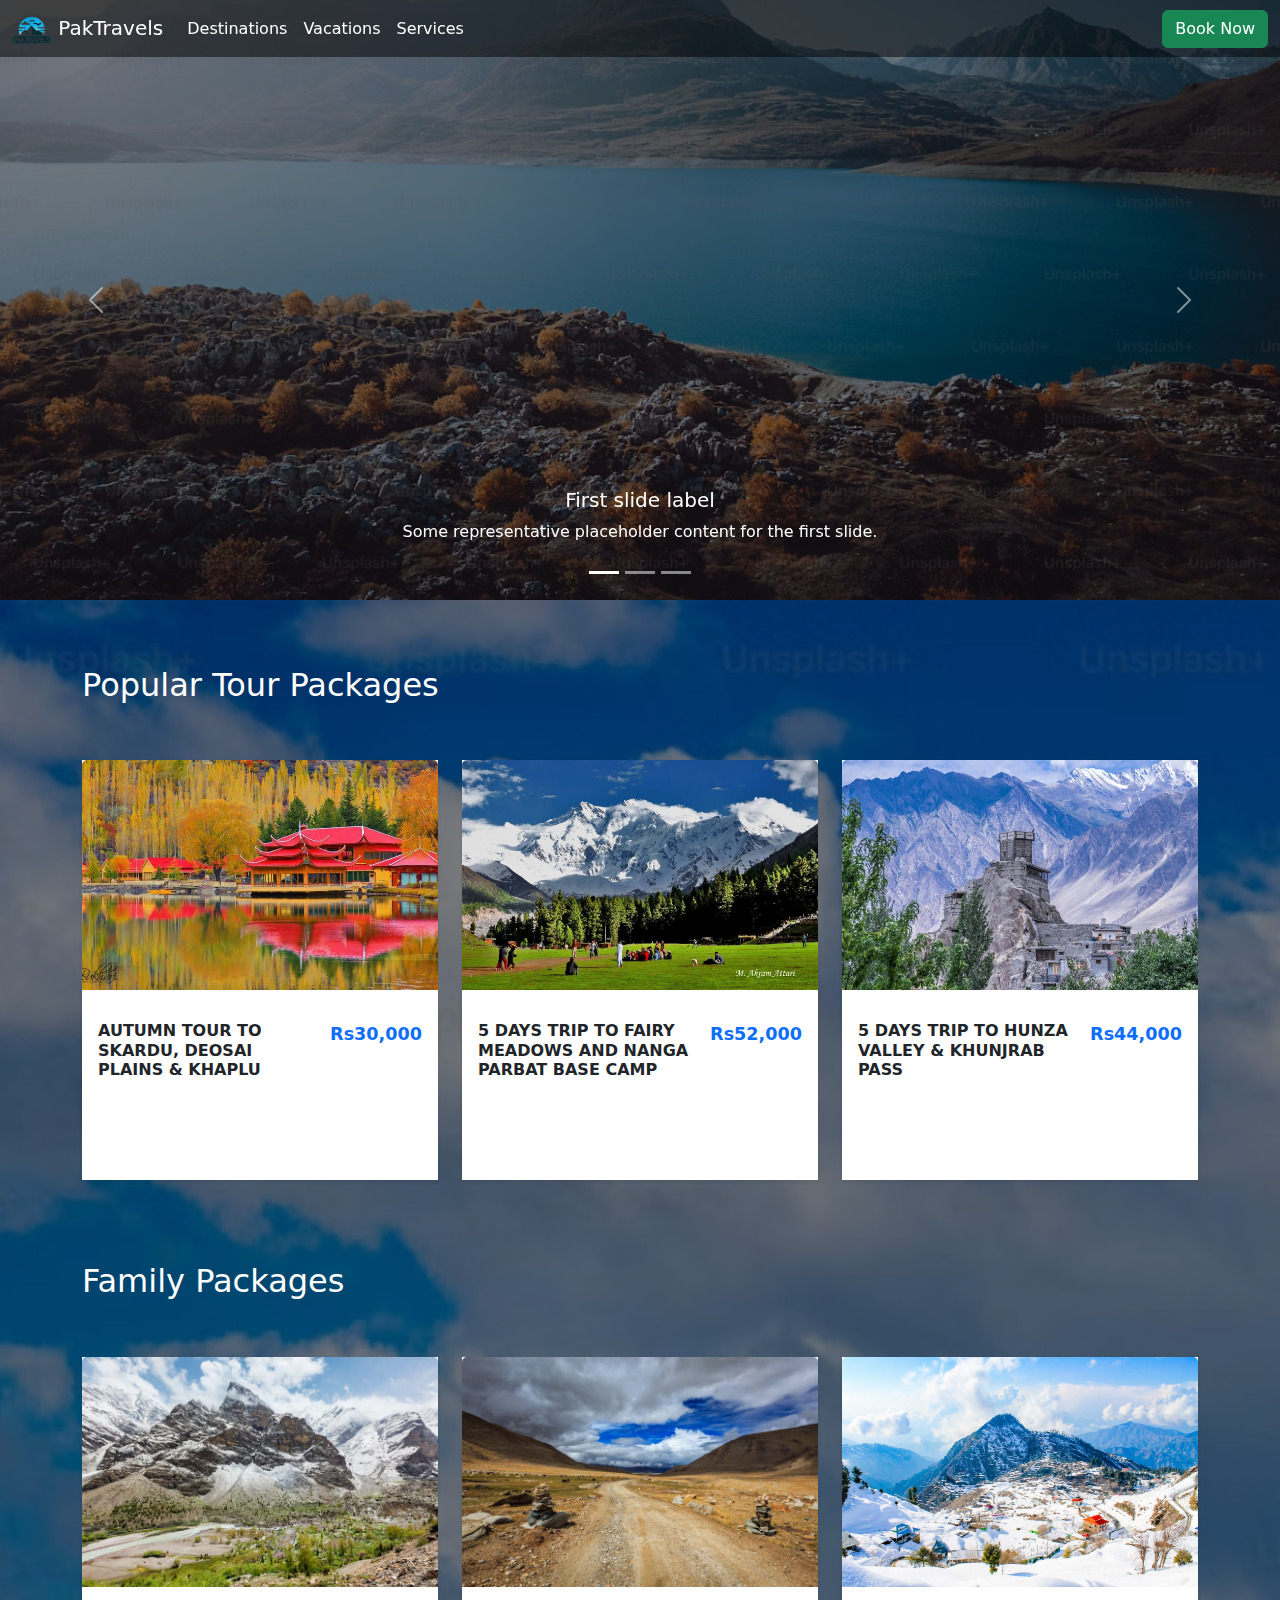
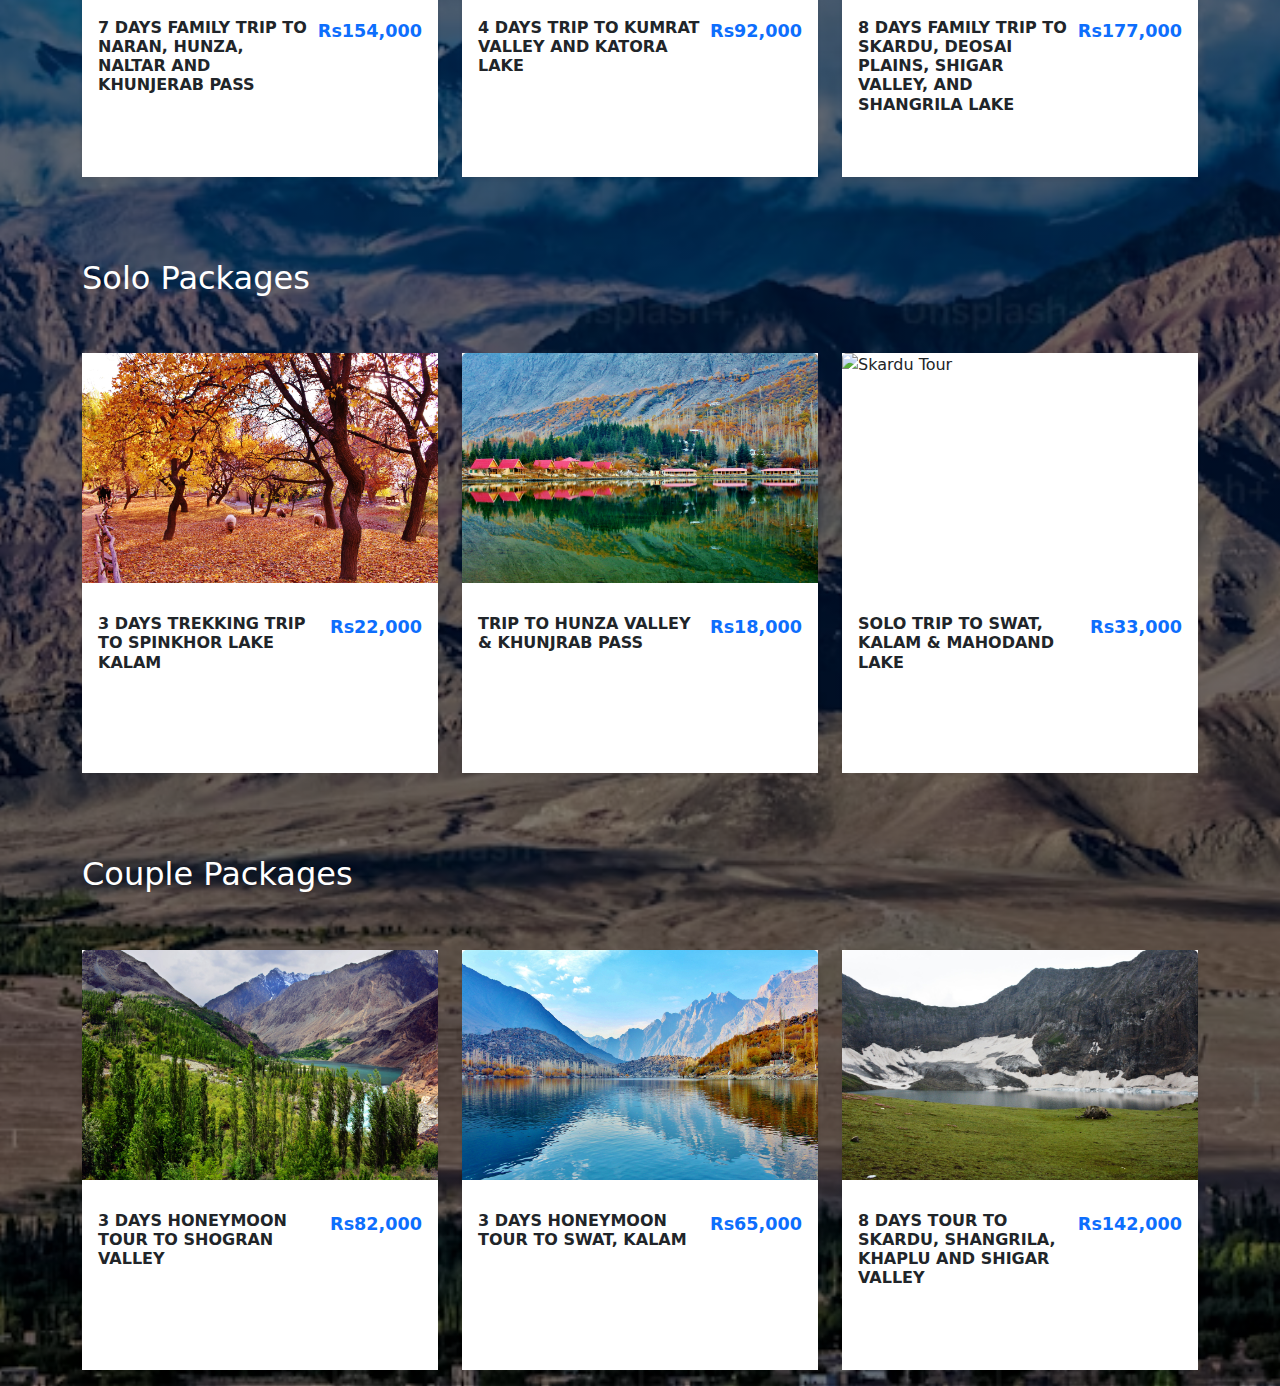
==== index.html @ 5d1dfc33 "Updated Cards" ====
<!DOCTYPE html>
<html lang="en">

<head>
    <meta charset="UTF-8">
    <meta name="viewport" content="width=device-width, initial-scale=1.0">
    <link href="https://cdn.jsdelivr.net/npm/bootstrap@5.3.3/dist/css/bootstrap.min.css" rel="stylesheet"
        integrity="sha384-QWTKZyjpPEjISv5WaRU9OFeRpok6YctnYmDr5pNlyT2bRjXh0JMhjY6hW+ALEwIH" crossorigin="anonymous">
    <title>PakTravels - Explore Pakistan Securely</title>
    <link rel="icon" href="logo-bg-free.png">
</head>

<body>

    <!-- Carousel Section with Navbar Overlay -->
    <div id="carouselExampleCaptions" class="carousel slide position-relative">

        <!-- Navbar Section -->
        <nav class="navbar navbar-expand-lg navbar-dark fixed-top w-100" id="mainNav"
            style="z-index: 1000; background-color: rgba(0,0,0,0.5); transition: background-color 0.3s ease;">
            <div class="container-fluid">
                <a class="navbar-brand text-white" href="#">
                    <img src="logo-bg-free.png" alt="logo" style="max-width: 40px;">
                    PakTravels
                </a>
                <button class="navbar-toggler" type="button" data-bs-toggle="collapse"
                    data-bs-target="#navbarTogglerDemo01" aria-controls="navbarTogglerDemo01" aria-expanded="false"
                    aria-label="Toggle navigation">
                    <span class="navbar-toggler-icon"></span>
                </button>
                <div class="collapse navbar-collapse" id="navbarTogglerDemo01">
                    <ul class="navbar-nav me-auto mb-2 mb-lg-0">
                        <li class="nav-item">
                            <a class="nav-link active text-white" aria-current="page" href="#">Destinations</a>
                        </li>
                        <li class="nav-item">
                            <a class="nav-link text-white" href="#">Vacations</a>
                        </li>
                        <li class="nav-item">
                            <a class="nav-link text-white" href="#">Services</a>
                        </li>
                    </ul>
                    <form class="d-flex" role="search">
                        <button class="btn btn-success" type="submit" style="transition: all 0.3s;">Book Now</button>
                    </form>
                </div>
            </div>
        </nav>
        <script>
            window.addEventListener('scroll', function () {
                var navbar = document.getElementById('mainNav');
                if (window.scrollY > 50) {
                    navbar.style.backgroundColor = 'rgba(0,0,0,0.8)';
                } else {
                    navbar.style.backgroundColor = 'rgba(0,0,0,0.5)';
                }
            });
        </script>

        <div class="carousel-indicators">
            <button type="button" data-bs-target="#carouselExampleCaptions" data-bs-slide-to="0" class="active"
                aria-current="true" aria-label="Slide 1"></button>
            <button type="button" data-bs-target="#carouselExampleCaptions" data-bs-slide-to="1"
                aria-label="Slide 2"></button>
            <button type="button" data-bs-target="#carouselExampleCaptions" data-bs-slide-to="2"
                aria-label="Slide 3"></button>
        </div>
        <div class="carousel-inner">
            <div class="carousel-item active">
                <img src="Pictures/Carousel/1c.avif" class="d-block w-100" alt="..."
                    style="filter: brightness(50%); object-fit: cover; height: 600px;">
                <div class="carousel-caption d-none d-md-block">
                    <h5>First slide label</h5>
                    <p>Some representative placeholder content for the first slide.</p>
                </div>
            </div>
            <div class="carousel-item">
                <img src="Pictures/Carousel/2c.avif" class="d-block w-100" alt="..."
                    style="filter: brightness(50%); object-fit: cover; height: 600px;">
                <div class="carousel-caption d-none d-md-block">
                    <h5>Second slide label</h5>
                    <p>Some representative placeholder content for the second slide.</p>
                </div>
            </div>
            <div class="carousel-item">
                <img src="Pictures/Carousel/3c.avif" class="d-block w-100" alt="..."
                    style="filter: brightness(50%); object-fit: cover; height: 600px;">
                <div class="carousel-caption d-none d-md-block">
                    <h5>Third slide label</h5>
                    <p>Some representative placeholder content for the third slide.</p>
                </div>
            </div>
        </div>
        <button class="carousel-control-prev" type="button" data-bs-target="#carouselExampleCaptions"
            data-bs-slide="prev">
            <span class="carousel-control-prev-icon" aria-hidden="true"></span>
            <span class="visually-hidden">Previous</span>
        </button>
        <button class="carousel-control-next" type="button" data-bs-target="#carouselExampleCaptions"
            data-bs-slide="next">
            <span class="carousel-control-next-icon" aria-hidden="true"></span>
            <span class="visually-hidden">Next</span>
        </button>
    </div>




    <!-- Packages Section -->
    <div
        style="background-image: linear-gradient(rgba(0, 0, 0, 0.5), rgba(0, 0, 0, 0.5)), url('Pictures/Carousel/2c.avif'); background-size: cover; background-position: center; background-repeat: no-repeat; min-height: 100vh;">
        <!-- Popular Packages -->
        <div class="container-fluid p-0">
            <div class="container position-relative py-3">
                <h2 class="text-white text-start mb-4" style="margin-top: 50px; font-weight: 400;">Popular Tour Packages
                </h2>
            </div>
        </div>
        <div class="container-fluid p-0">
            <div class="container position-relative py-3">
                <div class="row row-cols-1 row-cols-sm-2 row-cols-md-3 g-4">
                    <!-- Card 1 -->
                    <div class="col">
                        <div class="card h-100 shadow-sm mx-auto"
                            style="border-radius: 0; overflow: hidden; transition: transform 0.3s ease; width: 100%; min-height: 420px; border: none;">
                            <div style="height: 230px; overflow: hidden; margin: 0; padding: 0;">
                                <img src="Pictures/Cards/card1.jpg" class="card-img-top" alt="Skardu Tour"
                                    style="object-fit: cover; width: 100%; height: 100%; display: block; border: none; margin: 0; padding: 0;">
                            </div>
                            <div class="card-body p-3 d-flex flex-column">
                                <div class="d-flex justify-content-between align-items-start flex-grow-1"
                                    style="margin-top: 15px;">
                                    <h6 class="card-title fw-bold text-start mb-2" style="flex: 1; max-width: 70%;">
                                        <strong>AUTUMN TOUR TO SKARDU, DEOSAI PLAINS & KHAPLU</strong>
                                    </h6>
                                    <span class="text-end ms-2 text-primary"
                                        style="font-size: 1.1rem; font-weight: 800;">Rs30,000</span>
                                </div>
                            </div>
                        </div>
                    </div>
                    <!-- Card 2 -->
                    <div class="col">
                        <div class="card h-100 shadow-sm mx-auto"
                            style="border-radius: 0; overflow: hidden; transition: transform 0.3s ease; width: 100%; min-height: 420px; border: none;">
                            <div style="height: 230px; overflow: hidden; margin: 0; padding: 0;">
                                <img src="Pictures/Cards/card2.jpg" class="card-img-top" alt="Skardu Tour"
                                    style="object-fit: cover; width: 100%; height: 100%; display: block; border: none; margin: 0; padding: 0;">
                            </div>
                            <div class="card-body p-3 d-flex flex-column">
                                <div class="d-flex justify-content-between align-items-start flex-grow-1"
                                    style="margin-top: 15px;">
                                    <h6 class="card-title fw-bold text-start mb-2" style="flex: 1; max-width: 70%;">
                                        <strong>5 DAYS TRIP TO FAIRY MEADOWS AND NANGA PARBAT BASE CAMP</strong>
                                    </h6>
                                    <span class="text-end ms-2 text-primary"
                                        style="font-size: 1.1rem; font-weight: 800;">Rs52,000</span>
                                </div>
                            </div>
                        </div>
                    </div>
                    <!-- Card 3 -->
                    <div class="col">
                        <div class="card h-100 shadow-sm mx-auto"
                            style="border-radius: 0; overflow: hidden; transition: transform 0.3s ease; width: 100%; min-height: 420px; border: none;">
                            <div style="height: 230px; overflow: hidden; margin: 0; padding: 0;">
                                <img src="Pictures/Cards/card3.jpg" class="card-img-top" alt="Skardu Tour"
                                    style="object-fit: cover; width: 100%; height: 100%; display: block; border: none; margin: 0; padding: 0;">
                            </div>
                            <div class="card-body p-3 d-flex flex-column">
                                <div class="d-flex justify-content-between align-items-start flex-grow-1"
                                    style="margin-top: 15px;">
                                    <h6 class="card-title fw-bold text-start mb-2" style="flex: 1; max-width: 70%;">
                                        <strong>5 DAYS TRIP TO HUNZA VALLEY & KHUNJRAB PASS</strong>
                                    </h6>
                                    <span class="text-end ms-2 text-primary"
                                        style="font-size: 1.1rem; font-weight: 800;">Rs44,000</span>
                                </div>
                            </div>
                        </div>
                    </div>
                </div>
            </div>
        </div>

        <!-- Family Packages -->
        <div class="container-fluid p-0">
            <div class="container position-relative py-3">
                <h2 class="text-white text-start mb-4" style="margin-top: 50px; font-weight: 400;">Family Packages</h2>
            </div>
        </div>
        <div class="container-fluid p-0">
            <div class="container position-relative py-3">
                <div class="row row-cols-1 row-cols-sm-2 row-cols-md-3 g-4">
                    <!-- Card 1 -->
                    <div class="col">
                        <div class="card h-100 shadow-sm mx-auto"
                            style="border-radius: 0; overflow: hidden; transition: transform 0.3s ease; width: 100%; min-height: 420px; border: none;">
                            <div style="height: 230px; overflow: hidden; margin: 0; padding: 0;">
                                <img src="Pictures/Cards/card4.avif" class="card-img-top" alt="Skardu Tour"
                                    style="object-fit: cover; width: 100%; height: 100%; display: block; border: none; margin: 0; padding: 0;">
                            </div>
                            <div class="card-body p-3 d-flex flex-column">
                                <div class="d-flex justify-content-between align-items-start flex-grow-1"
                                    style="margin-top: 15px;">
                                    <h6 class="card-title fw-bold text-start mb-2" style="flex: 1; max-width: 70%;">
                                        <strong>7 DAYS FAMILY TRIP TO NARAN, HUNZA, NALTAR AND KHUNJERAB PASS</strong>
                                    </h6>
                                    <span class="text-end ms-2 text-primary"
                                        style="font-size: 1.1rem; font-weight: 800;">Rs154,000</span>
                                </div>
                            </div>
                        </div>
                    </div>
                    <!-- Card 2 -->
                    <div class="col">
                        <div class="card h-100 shadow-sm mx-auto"
                            style="border-radius: 0; overflow: hidden; transition: transform 0.3s ease; width: 100%; min-height: 420px; border: none;">
                            <div style="height: 230px; overflow: hidden; margin: 0; padding: 0;">
                                <img src="Pictures/Cards/card5.avif" class="card-img-top" alt="Skardu Tour"
                                    style="object-fit: cover; width: 100%; height: 100%; display: block; border: none; margin: 0; padding: 0;">
                            </div>
                            <div class="card-body p-3 d-flex flex-column">
                                <div class="d-flex justify-content-between align-items-start flex-grow-1"
                                    style="margin-top: 15px;">
                                    <h6 class="card-title fw-bold text-start mb-2" style="flex: 1; max-width: 70%;">
                                        <strong>4 DAYS TRIP TO KUMRAT VALLEY AND KATORA LAKE</strong>
                                    </h6>
                                    <span class="text-end ms-2 text-primary"
                                        style="font-size: 1.1rem; font-weight: 800;">Rs92,000</span>
                                </div>
                            </div>
                        </div>
                    </div>
                    <!-- Card 3 -->
                    <div class="col">
                        <div class="card h-100 shadow-sm mx-auto"
                            style="border-radius: 0; overflow: hidden; transition: transform 0.3s ease; width: 100%; min-height: 420px; border: none;">
                            <div style="height: 230px; overflow: hidden; margin: 0; padding: 0;">
                                <img src="Pictures/Cards/card6.jpg" class="card-img-top" alt="Skardu Tour"
                                    style="object-fit: cover; width: 100%; height: 100%; display: block; border: none; margin: 0; padding: 0;">
                            </div>
                            <div class="card-body p-3 d-flex flex-column">
                                <div class="d-flex justify-content-between align-items-start flex-grow-1"
                                    style="margin-top: 15px;">
                                    <h6 class="card-title fw-bold text-start mb-2" style="flex: 1; max-width: 70%;">
                                        <strong>8 DAYS FAMILY TRIP TO SKARDU, DEOSAI PLAINS, SHIGAR VALLEY, AND
                                            SHANGRILA LAKE</strong>
                                    </h6>
                                    <span class="text-end ms-2 text-primary"
                                        style="font-size: 1.1rem; font-weight: 800;">Rs177,000</span>
                                </div>
                            </div>
                        </div>
                    </div>
                </div>
            </div>
        </div>

        <!-- Solo Packages -->
        <div class="container-fluid p-0">
            <div class="container position-relative py-3">
                <h2 class="text-white text-start mb-4" style="margin-top: 50px; font-weight: 400;">Solo Packages</h2>
            </div>
        </div>
        <div class="container-fluid p-0">
            <div class="container position-relative py-3">
                <div class="row row-cols-1 row-cols-sm-2 row-cols-md-3 g-4">
                    <!-- Card 1 -->
                    <div class="col">
                        <div class="card h-100 shadow-sm mx-auto"
                            style="border-radius: 0; overflow: hidden; transition: transform 0.3s ease; width: 100%; min-height: 420px; border: none;">
                            <div style="height: 230px; overflow: hidden; margin: 0; padding: 0;">
                                <img src="Pictures/Cards/card7.jpg" class="card-img-top" alt="Skardu Tour"
                                    style="object-fit: cover; width: 100%; height: 100%; display: block; border: none; margin: 0; padding: 0;">
                            </div>
                            <div class="card-body p-3 d-flex flex-column">
                                <div class="d-flex justify-content-between align-items-start flex-grow-1"
                                    style="margin-top: 15px;">
                                    <h6 class="card-title fw-bold text-start mb-2" style="flex: 1; max-width: 70%;">
                                        <strong> 3 DAYS TREKKING TRIP TO SPINKHOR LAKE KALAM</strong>
                                    </h6>
                                    <span class="text-end ms-2 text-primary"
                                        style="font-size: 1.1rem; font-weight: 800;">Rs22,000</span>
                                </div>
                            </div>
                        </div>
                    </div>
                    <!-- Card 2 -->
                    <div class="col">
                        <div class="card h-100 shadow-sm mx-auto"
                            style="border-radius: 0; overflow: hidden; transition: transform 0.3s ease; width: 100%; min-height: 420px; border: none;">
                            <div style="height: 230px; overflow: hidden; margin: 0; padding: 0;">
                                <img src="Pictures/Cards/card8.jpg" class="card-img-top" alt="Skardu Tour"
                                    style="object-fit: cover; width: 100%; height: 100%; display: block; border: none; margin: 0; padding: 0;">
                            </div>
                            <div class="card-body p-3 d-flex flex-column">
                                <div class="d-flex justify-content-between align-items-start flex-grow-1"
                                    style="margin-top: 15px;">
                                    <h6 class="card-title fw-bold text-start mb-2" style="flex: 1; max-width: 70%;">
                                        <strong> TRIP TO HUNZA VALLEY & KHUNJRAB PASS</strong>
                                    </h6>
                                    <span class="text-end ms-2 text-primary"
                                        style="font-size: 1.1rem; font-weight: 800;">Rs18,000</span>
                                </div>
                            </div>
                        </div>
                    </div>
                    <!-- Card 3 -->
                    <div class="col">
                        <div class="card h-100 shadow-sm mx-auto"
                            style="border-radius: 0; overflow: hidden; transition: transform 0.3s ease; width: 100%; min-height: 420px; border: none;">
                            <div style="height: 230px; overflow: hidden; margin: 0; padding: 0;">
                                <img src="Pictures/Cards/card9.jpg" class="card-img-top" alt="Skardu Tour"
                                    style="object-fit: cover; width: 100%; height: 100%; display: block; border: none; margin: 0; padding: 0;">
                            </div>
                            <div class="card-body p-3 d-flex flex-column">
                                <div class="d-flex justify-content-between align-items-start flex-grow-1"
                                    style="margin-top: 15px;">
                                    <h6 class="card-title fw-bold text-start mb-2" style="flex: 1; max-width: 70%;">
                                        <strong>SOLO TRIP TO SWAT, KALAM & MAHODAND LAKE</strong>
                                    </h6>
                                    <span class="text-end ms-2 text-primary"
                                        style="font-size: 1.1rem; font-weight: 800;">Rs33,000</span>
                                </div>
                            </div>
                        </div>
                    </div>
                </div>
            </div>
        </div>

        <!-- Couple Packages -->
        <div class="container-fluid p-0">
            <div class="container position-relative py-3">
                <h2 class="text-white text-start mb-4" style="margin-top: 50px; font-weight: 400;">Couple Packages</h2>
            </div>
        </div>
        <div class="container-fluid p-0">
            <div class="container position-relative py-3">
                <div class="row row-cols-1 row-cols-sm-2 row-cols-md-3 g-4">
                    <!-- Card 1 -->
                    <div class="col">
                        <div class="card h-100 shadow-sm mx-auto"
                            style="border-radius: 0; overflow: hidden; transition: transform 0.3s ease; width: 100%; min-height: 420px; border: none;">
                            <div style="height: 230px; overflow: hidden; margin: 0; padding: 0;">
                                <img src="Pictures/Cards/card10.jpg" class="card-img-top" alt="Skardu Tour"
                                    style="object-fit: cover; width: 100%; height: 100%; display: block; border: none; margin: 0; padding: 0;">
                            </div>
                            <div class="card-body p-3 d-flex flex-column">
                                <div class="d-flex justify-content-between align-items-start flex-grow-1"
                                    style="margin-top: 15px;">
                                    <h6 class="card-title fw-bold text-start mb-2" style="flex: 1; max-width: 70%;">
                                        <strong>3 DAYS HONEYMOON TOUR TO SHOGRAN VALLEY</strong>
                                    </h6>
                                    <span class="text-end ms-2 text-primary"
                                        style="font-size: 1.1rem; font-weight: 800;">Rs82,000</span>
                                </div>
                            </div>
                        </div>
                    </div>
                    <!-- Card 2 -->
                    <div class="col">
                        <div class="card h-100 shadow-sm mx-auto"
                            style="border-radius: 0; overflow: hidden; transition: transform 0.3s ease; width: 100%; min-height: 420px; border: none;">
                            <div style="height: 230px; overflow: hidden; margin: 0; padding: 0;">
                                <img src="Pictures/Cards/card11.jpg" class="card-img-top" alt="Skardu Tour"
                                    style="object-fit: cover; width: 100%; height: 100%; display: block; border: none; margin: 0; padding: 0;">
                            </div>
                            <div class="card-body p-3 d-flex flex-column">
                                <div class="d-flex justify-content-between align-items-start flex-grow-1"
                                    style="margin-top: 15px;">
                                    <h6 class="card-title fw-bold text-start mb-2" style="flex: 1; max-width: 70%;">
                                        <strong>3 DAYS HONEYMOON TOUR TO SWAT, KALAM</strong>
                                    </h6>
                                    <span class="text-end ms-2 text-primary"
                                        style="font-size: 1.1rem; font-weight: 800;">Rs65,000</span>
                                </div>
                            </div>
                        </div>
                    </div>
                    <!-- Card 3 -->
                    <div class="col">
                        <div class="card h-100 shadow-sm mx-auto"
                            style="border-radius: 0; overflow: hidden; transition: transform 0.3s ease; width: 100%; min-height: 420px; border: none;">
                            <div style="height: 230px; overflow: hidden; margin: 0; padding: 0;">
                                <img src="Pictures/Cards/card12.jpg" class="card-img-top" alt="Skardu Tour"
                                    style="object-fit: cover; width: 100%; height: 100%; display: block; border: none; margin: 0; padding: 0;">
                            </div>
                            <div class="card-body p-3 d-flex flex-column">
                                <div class="d-flex justify-content-between align-items-start flex-grow-1"
                                    style="margin-top: 15px;">
                                    <h6 class="card-title fw-bold text-start mb-2" style="flex: 1; max-width: 70%;">
                                        <strong>8 DAYS TOUR TO SKARDU, SHANGRILA, KHAPLU AND SHIGAR
                                            VALLEY</strong>
                                    </h6>
                                    <span class="text-end ms-2 text-primary"
                                        style="font-size: 1.1rem; font-weight: 800;">Rs142,000</span>
                                </div>
                            </div>
                        </div>
                    </div>
                </div>
            </div>
        </div>
    </div>

    <style>
        .card:hover {
            transform: scale(1.05);
        }
    </style>
</body>

<script src="https://cdn.jsdelivr.net/npm/bootstrap@5.3.3/dist/js/bootstrap.bundle.min.js"
    integrity="sha384-YvpcrYf0tY3lHB60NNkmXc5s9fDVZLESaAA55NDzOxhy9GkcIdslK1eN7N6jIeHz"
    crossorigin="anonymous"></script>


</html>
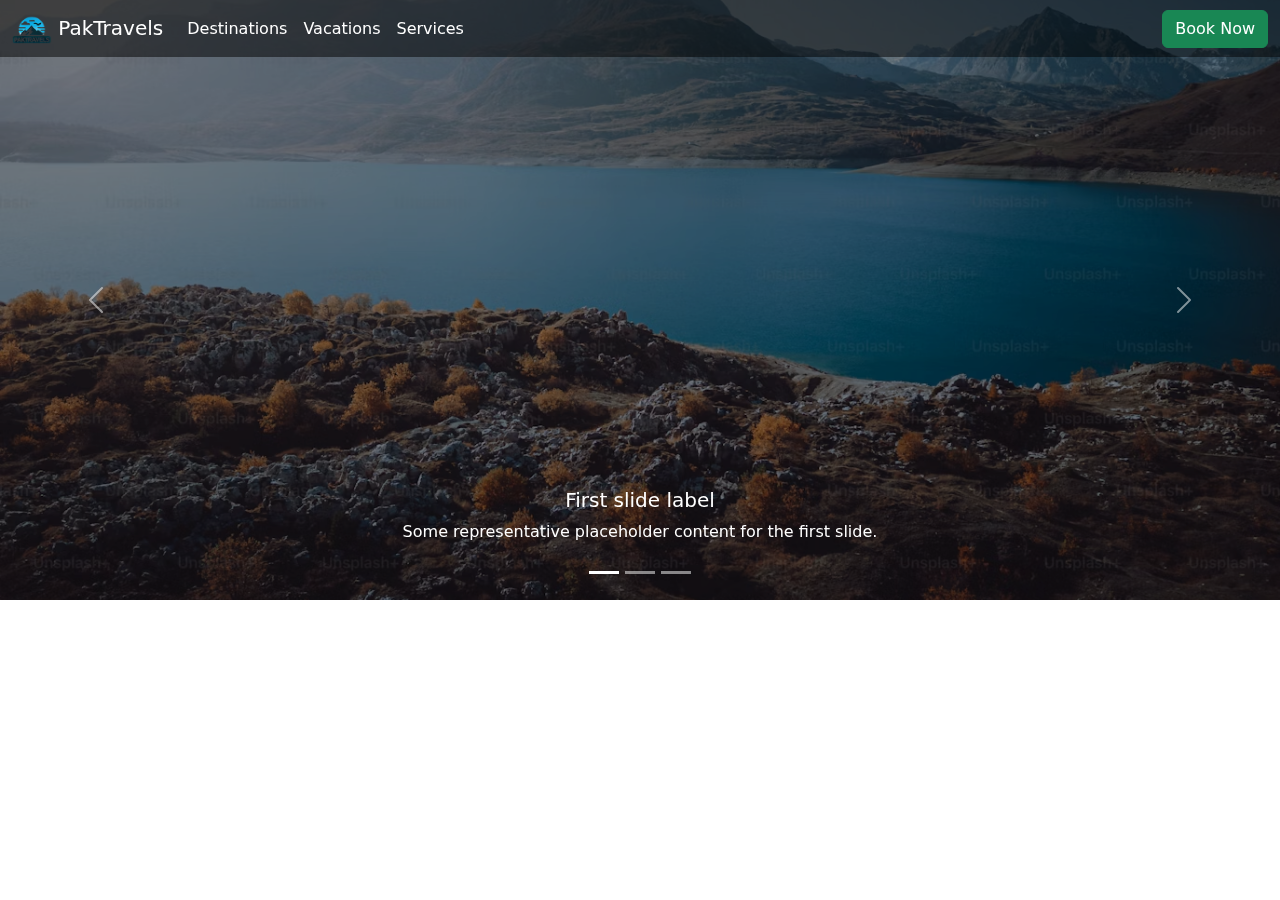
==== commit f491fd5b: "Update index.html" ====
--- a/index.html
+++ b/index.html
@@ -104,312 +104,6 @@
     </div>
 
 
-
-
-    <!-- Packages Section -->
-    <div
-        style="background-image: linear-gradient(rgba(0, 0, 0, 0.5), rgba(0, 0, 0, 0.5)), url('Pictures/Carousel/2c.avif'); background-size: cover; background-position: center; background-repeat: no-repeat; min-height: 100vh;">
-        <!-- Popular Packages -->
-        <div class="container-fluid p-0">
-            <div class="container position-relative py-3">
-                <h2 class="text-white text-start mb-4" style="margin-top: 50px; font-weight: 400;">Popular Tour Packages
-                </h2>
-            </div>
-        </div>
-        <div class="container-fluid p-0">
-            <div class="container position-relative py-3">
-                <div class="row row-cols-1 row-cols-sm-2 row-cols-md-3 g-4">
-                    <!-- Card 1 -->
-                    <div class="col">
-                        <div class="card h-100 shadow-sm mx-auto"
-                            style="border-radius: 0; overflow: hidden; transition: transform 0.3s ease; width: 100%; min-height: 420px; border: none;">
-                            <div style="height: 230px; overflow: hidden; margin: 0; padding: 0;">
-                                <img src="Pictures/Cards/card1.jpg" class="card-img-top" alt="Skardu Tour"
-                                    style="object-fit: cover; width: 100%; height: 100%; display: block; border: none; margin: 0; padding: 0;">
-                            </div>
-                            <div class="card-body p-3 d-flex flex-column">
-                                <div class="d-flex justify-content-between align-items-start flex-grow-1"
-                                    style="margin-top: 15px;">
-                                    <h6 class="card-title fw-bold text-start mb-2" style="flex: 1; max-width: 70%;">
-                                        <strong>AUTUMN TOUR TO SKARDU, DEOSAI PLAINS & KHAPLU</strong>
-                                    </h6>
-                                    <span class="text-end ms-2 text-primary"
-                                        style="font-size: 1.1rem; font-weight: 800;">Rs30,000</span>
-                                </div>
-                            </div>
-                        </div>
-                    </div>
-                    <!-- Card 2 -->
-                    <div class="col">
-                        <div class="card h-100 shadow-sm mx-auto"
-                            style="border-radius: 0; overflow: hidden; transition: transform 0.3s ease; width: 100%; min-height: 420px; border: none;">
-                            <div style="height: 230px; overflow: hidden; margin: 0; padding: 0;">
-                                <img src="Pictures/Cards/card2.jpg" class="card-img-top" alt="Skardu Tour"
-                                    style="object-fit: cover; width: 100%; height: 100%; display: block; border: none; margin: 0; padding: 0;">
-                            </div>
-                            <div class="card-body p-3 d-flex flex-column">
-                                <div class="d-flex justify-content-between align-items-start flex-grow-1"
-                                    style="margin-top: 15px;">
-                                    <h6 class="card-title fw-bold text-start mb-2" style="flex: 1; max-width: 70%;">
-                                        <strong>5 DAYS TRIP TO FAIRY MEADOWS AND NANGA PARBAT BASE CAMP</strong>
-                                    </h6>
-                                    <span class="text-end ms-2 text-primary"
-                                        style="font-size: 1.1rem; font-weight: 800;">Rs52,000</span>
-                                </div>
-                            </div>
-                        </div>
-                    </div>
-                    <!-- Card 3 -->
-                    <div class="col">
-                        <div class="card h-100 shadow-sm mx-auto"
-                            style="border-radius: 0; overflow: hidden; transition: transform 0.3s ease; width: 100%; min-height: 420px; border: none;">
-                            <div style="height: 230px; overflow: hidden; margin: 0; padding: 0;">
-                                <img src="Pictures/Cards/card3.jpg" class="card-img-top" alt="Skardu Tour"
-                                    style="object-fit: cover; width: 100%; height: 100%; display: block; border: none; margin: 0; padding: 0;">
-                            </div>
-                            <div class="card-body p-3 d-flex flex-column">
-                                <div class="d-flex justify-content-between align-items-start flex-grow-1"
-                                    style="margin-top: 15px;">
-                                    <h6 class="card-title fw-bold text-start mb-2" style="flex: 1; max-width: 70%;">
-                                        <strong>5 DAYS TRIP TO HUNZA VALLEY & KHUNJRAB PASS</strong>
-                                    </h6>
-                                    <span class="text-end ms-2 text-primary"
-                                        style="font-size: 1.1rem; font-weight: 800;">Rs44,000</span>
-                                </div>
-                            </div>
-                        </div>
-                    </div>
-                </div>
-            </div>
-        </div>
-
-        <!-- Family Packages -->
-        <div class="container-fluid p-0">
-            <div class="container position-relative py-3">
-                <h2 class="text-white text-start mb-4" style="margin-top: 50px; font-weight: 400;">Family Packages</h2>
-            </div>
-        </div>
-        <div class="container-fluid p-0">
-            <div class="container position-relative py-3">
-                <div class="row row-cols-1 row-cols-sm-2 row-cols-md-3 g-4">
-                    <!-- Card 1 -->
-                    <div class="col">
-                        <div class="card h-100 shadow-sm mx-auto"
-                            style="border-radius: 0; overflow: hidden; transition: transform 0.3s ease; width: 100%; min-height: 420px; border: none;">
-                            <div style="height: 230px; overflow: hidden; margin: 0; padding: 0;">
-                                <img src="Pictures/Cards/card4.avif" class="card-img-top" alt="Skardu Tour"
-                                    style="object-fit: cover; width: 100%; height: 100%; display: block; border: none; margin: 0; padding: 0;">
-                            </div>
-                            <div class="card-body p-3 d-flex flex-column">
-                                <div class="d-flex justify-content-between align-items-start flex-grow-1"
-                                    style="margin-top: 15px;">
-                                    <h6 class="card-title fw-bold text-start mb-2" style="flex: 1; max-width: 70%;">
-                                        <strong>7 DAYS FAMILY TRIP TO NARAN, HUNZA, NALTAR AND KHUNJERAB PASS</strong>
-                                    </h6>
-                                    <span class="text-end ms-2 text-primary"
-                                        style="font-size: 1.1rem; font-weight: 800;">Rs154,000</span>
-                                </div>
-                            </div>
-                        </div>
-                    </div>
-                    <!-- Card 2 -->
-                    <div class="col">
-                        <div class="card h-100 shadow-sm mx-auto"
-                            style="border-radius: 0; overflow: hidden; transition: transform 0.3s ease; width: 100%; min-height: 420px; border: none;">
-                            <div style="height: 230px; overflow: hidden; margin: 0; padding: 0;">
-                                <img src="Pictures/Cards/card5.avif" class="card-img-top" alt="Skardu Tour"
-                                    style="object-fit: cover; width: 100%; height: 100%; display: block; border: none; margin: 0; padding: 0;">
-                            </div>
-                            <div class="card-body p-3 d-flex flex-column">
-                                <div class="d-flex justify-content-between align-items-start flex-grow-1"
-                                    style="margin-top: 15px;">
-                                    <h6 class="card-title fw-bold text-start mb-2" style="flex: 1; max-width: 70%;">
-                                        <strong>4 DAYS TRIP TO KUMRAT VALLEY AND KATORA LAKE</strong>
-                                    </h6>
-                                    <span class="text-end ms-2 text-primary"
-                                        style="font-size: 1.1rem; font-weight: 800;">Rs92,000</span>
-                                </div>
-                            </div>
-                        </div>
-                    </div>
-                    <!-- Card 3 -->
-                    <div class="col">
-                        <div class="card h-100 shadow-sm mx-auto"
-                            style="border-radius: 0; overflow: hidden; transition: transform 0.3s ease; width: 100%; min-height: 420px; border: none;">
-                            <div style="height: 230px; overflow: hidden; margin: 0; padding: 0;">
-                                <img src="Pictures/Cards/card6.jpg" class="card-img-top" alt="Skardu Tour"
-                                    style="object-fit: cover; width: 100%; height: 100%; display: block; border: none; margin: 0; padding: 0;">
-                            </div>
-                            <div class="card-body p-3 d-flex flex-column">
-                                <div class="d-flex justify-content-between align-items-start flex-grow-1"
-                                    style="margin-top: 15px;">
-                                    <h6 class="card-title fw-bold text-start mb-2" style="flex: 1; max-width: 70%;">
-                                        <strong>8 DAYS FAMILY TRIP TO SKARDU, DEOSAI PLAINS, SHIGAR VALLEY, AND
-                                            SHANGRILA LAKE</strong>
-                                    </h6>
-                                    <span class="text-end ms-2 text-primary"
-                                        style="font-size: 1.1rem; font-weight: 800;">Rs177,000</span>
-                                </div>
-                            </div>
-                        </div>
-                    </div>
-                </div>
-            </div>
-        </div>
-
-        <!-- Solo Packages -->
-        <div class="container-fluid p-0">
-            <div class="container position-relative py-3">
-                <h2 class="text-white text-start mb-4" style="margin-top: 50px; font-weight: 400;">Solo Packages</h2>
-            </div>
-        </div>
-        <div class="container-fluid p-0">
-            <div class="container position-relative py-3">
-                <div class="row row-cols-1 row-cols-sm-2 row-cols-md-3 g-4">
-                    <!-- Card 1 -->
-                    <div class="col">
-                        <div class="card h-100 shadow-sm mx-auto"
-                            style="border-radius: 0; overflow: hidden; transition: transform 0.3s ease; width: 100%; min-height: 420px; border: none;">
-                            <div style="height: 230px; overflow: hidden; margin: 0; padding: 0;">
-                                <img src="Pictures/Cards/card7.jpg" class="card-img-top" alt="Skardu Tour"
-                                    style="object-fit: cover; width: 100%; height: 100%; display: block; border: none; margin: 0; padding: 0;">
-                            </div>
-                            <div class="card-body p-3 d-flex flex-column">
-                                <div class="d-flex justify-content-between align-items-start flex-grow-1"
-                                    style="margin-top: 15px;">
-                                    <h6 class="card-title fw-bold text-start mb-2" style="flex: 1; max-width: 70%;">
-                                        <strong> 3 DAYS TREKKING TRIP TO SPINKHOR LAKE KALAM</strong>
-                                    </h6>
-                                    <span class="text-end ms-2 text-primary"
-                                        style="font-size: 1.1rem; font-weight: 800;">Rs22,000</span>
-                                </div>
-                            </div>
-                        </div>
-                    </div>
-                    <!-- Card 2 -->
-                    <div class="col">
-                        <div class="card h-100 shadow-sm mx-auto"
-                            style="border-radius: 0; overflow: hidden; transition: transform 0.3s ease; width: 100%; min-height: 420px; border: none;">
-                            <div style="height: 230px; overflow: hidden; margin: 0; padding: 0;">
-                                <img src="Pictures/Cards/card8.jpg" class="card-img-top" alt="Skardu Tour"
-                                    style="object-fit: cover; width: 100%; height: 100%; display: block; border: none; margin: 0; padding: 0;">
-                            </div>
-                            <div class="card-body p-3 d-flex flex-column">
-                                <div class="d-flex justify-content-between align-items-start flex-grow-1"
-                                    style="margin-top: 15px;">
-                                    <h6 class="card-title fw-bold text-start mb-2" style="flex: 1; max-width: 70%;">
-                                        <strong> TRIP TO HUNZA VALLEY & KHUNJRAB PASS</strong>
-                                    </h6>
-                                    <span class="text-end ms-2 text-primary"
-                                        style="font-size: 1.1rem; font-weight: 800;">Rs18,000</span>
-                                </div>
-                            </div>
-                        </div>
-                    </div>
-                    <!-- Card 3 -->
-                    <div class="col">
-                        <div class="card h-100 shadow-sm mx-auto"
-                            style="border-radius: 0; overflow: hidden; transition: transform 0.3s ease; width: 100%; min-height: 420px; border: none;">
-                            <div style="height: 230px; overflow: hidden; margin: 0; padding: 0;">
-                                <img src="Pictures/Cards/card9.jpg" class="card-img-top" alt="Skardu Tour"
-                                    style="object-fit: cover; width: 100%; height: 100%; display: block; border: none; margin: 0; padding: 0;">
-                            </div>
-                            <div class="card-body p-3 d-flex flex-column">
-                                <div class="d-flex justify-content-between align-items-start flex-grow-1"
-                                    style="margin-top: 15px;">
-                                    <h6 class="card-title fw-bold text-start mb-2" style="flex: 1; max-width: 70%;">
-                                        <strong>SOLO TRIP TO SWAT, KALAM & MAHODAND LAKE</strong>
-                                    </h6>
-                                    <span class="text-end ms-2 text-primary"
-                                        style="font-size: 1.1rem; font-weight: 800;">Rs33,000</span>
-                                </div>
-                            </div>
-                        </div>
-                    </div>
-                </div>
-            </div>
-        </div>
-
-        <!-- Couple Packages -->
-        <div class="container-fluid p-0">
-            <div class="container position-relative py-3">
-                <h2 class="text-white text-start mb-4" style="margin-top: 50px; font-weight: 400;">Couple Packages</h2>
-            </div>
-        </div>
-        <div class="container-fluid p-0">
-            <div class="container position-relative py-3">
-                <div class="row row-cols-1 row-cols-sm-2 row-cols-md-3 g-4">
-                    <!-- Card 1 -->
-                    <div class="col">
-                        <div class="card h-100 shadow-sm mx-auto"
-                            style="border-radius: 0; overflow: hidden; transition: transform 0.3s ease; width: 100%; min-height: 420px; border: none;">
-                            <div style="height: 230px; overflow: hidden; margin: 0; padding: 0;">
-                                <img src="Pictures/Cards/card10.jpg" class="card-img-top" alt="Skardu Tour"
-                                    style="object-fit: cover; width: 100%; height: 100%; display: block; border: none; margin: 0; padding: 0;">
-                            </div>
-                            <div class="card-body p-3 d-flex flex-column">
-                                <div class="d-flex justify-content-between align-items-start flex-grow-1"
-                                    style="margin-top: 15px;">
-                                    <h6 class="card-title fw-bold text-start mb-2" style="flex: 1; max-width: 70%;">
-                                        <strong>3 DAYS HONEYMOON TOUR TO SHOGRAN VALLEY</strong>
-                                    </h6>
-                                    <span class="text-end ms-2 text-primary"
-                                        style="font-size: 1.1rem; font-weight: 800;">Rs82,000</span>
-                                </div>
-                            </div>
-                        </div>
-                    </div>
-                    <!-- Card 2 -->
-                    <div class="col">
-                        <div class="card h-100 shadow-sm mx-auto"
-                            style="border-radius: 0; overflow: hidden; transition: transform 0.3s ease; width: 100%; min-height: 420px; border: none;">
-                            <div style="height: 230px; overflow: hidden; margin: 0; padding: 0;">
-                                <img src="Pictures/Cards/card11.jpg" class="card-img-top" alt="Skardu Tour"
-                                    style="object-fit: cover; width: 100%; height: 100%; display: block; border: none; margin: 0; padding: 0;">
-                            </div>
-                            <div class="card-body p-3 d-flex flex-column">
-                                <div class="d-flex justify-content-between align-items-start flex-grow-1"
-                                    style="margin-top: 15px;">
-                                    <h6 class="card-title fw-bold text-start mb-2" style="flex: 1; max-width: 70%;">
-                                        <strong>3 DAYS HONEYMOON TOUR TO SWAT, KALAM</strong>
-                                    </h6>
-                                    <span class="text-end ms-2 text-primary"
-                                        style="font-size: 1.1rem; font-weight: 800;">Rs65,000</span>
-                                </div>
-                            </div>
-                        </div>
-                    </div>
-                    <!-- Card 3 -->
-                    <div class="col">
-                        <div class="card h-100 shadow-sm mx-auto"
-                            style="border-radius: 0; overflow: hidden; transition: transform 0.3s ease; width: 100%; min-height: 420px; border: none;">
-                            <div style="height: 230px; overflow: hidden; margin: 0; padding: 0;">
-                                <img src="Pictures/Cards/card12.jpg" class="card-img-top" alt="Skardu Tour"
-                                    style="object-fit: cover; width: 100%; height: 100%; display: block; border: none; margin: 0; padding: 0;">
-                            </div>
-                            <div class="card-body p-3 d-flex flex-column">
-                                <div class="d-flex justify-content-between align-items-start flex-grow-1"
-                                    style="margin-top: 15px;">
-                                    <h6 class="card-title fw-bold text-start mb-2" style="flex: 1; max-width: 70%;">
-                                        <strong>8 DAYS TOUR TO SKARDU, SHANGRILA, KHAPLU AND SHIGAR
-                                            VALLEY</strong>
-                                    </h6>
-                                    <span class="text-end ms-2 text-primary"
-                                        style="font-size: 1.1rem; font-weight: 800;">Rs142,000</span>
-                                </div>
-                            </div>
-                        </div>
-                    </div>
-                </div>
-            </div>
-        </div>
-    </div>
-
-    <style>
-        .card:hover {
-            transform: scale(1.05);
-        }
-    </style>
 </body>
 
 <script src="https://cdn.jsdelivr.net/npm/bootstrap@5.3.3/dist/js/bootstrap.bundle.min.js"
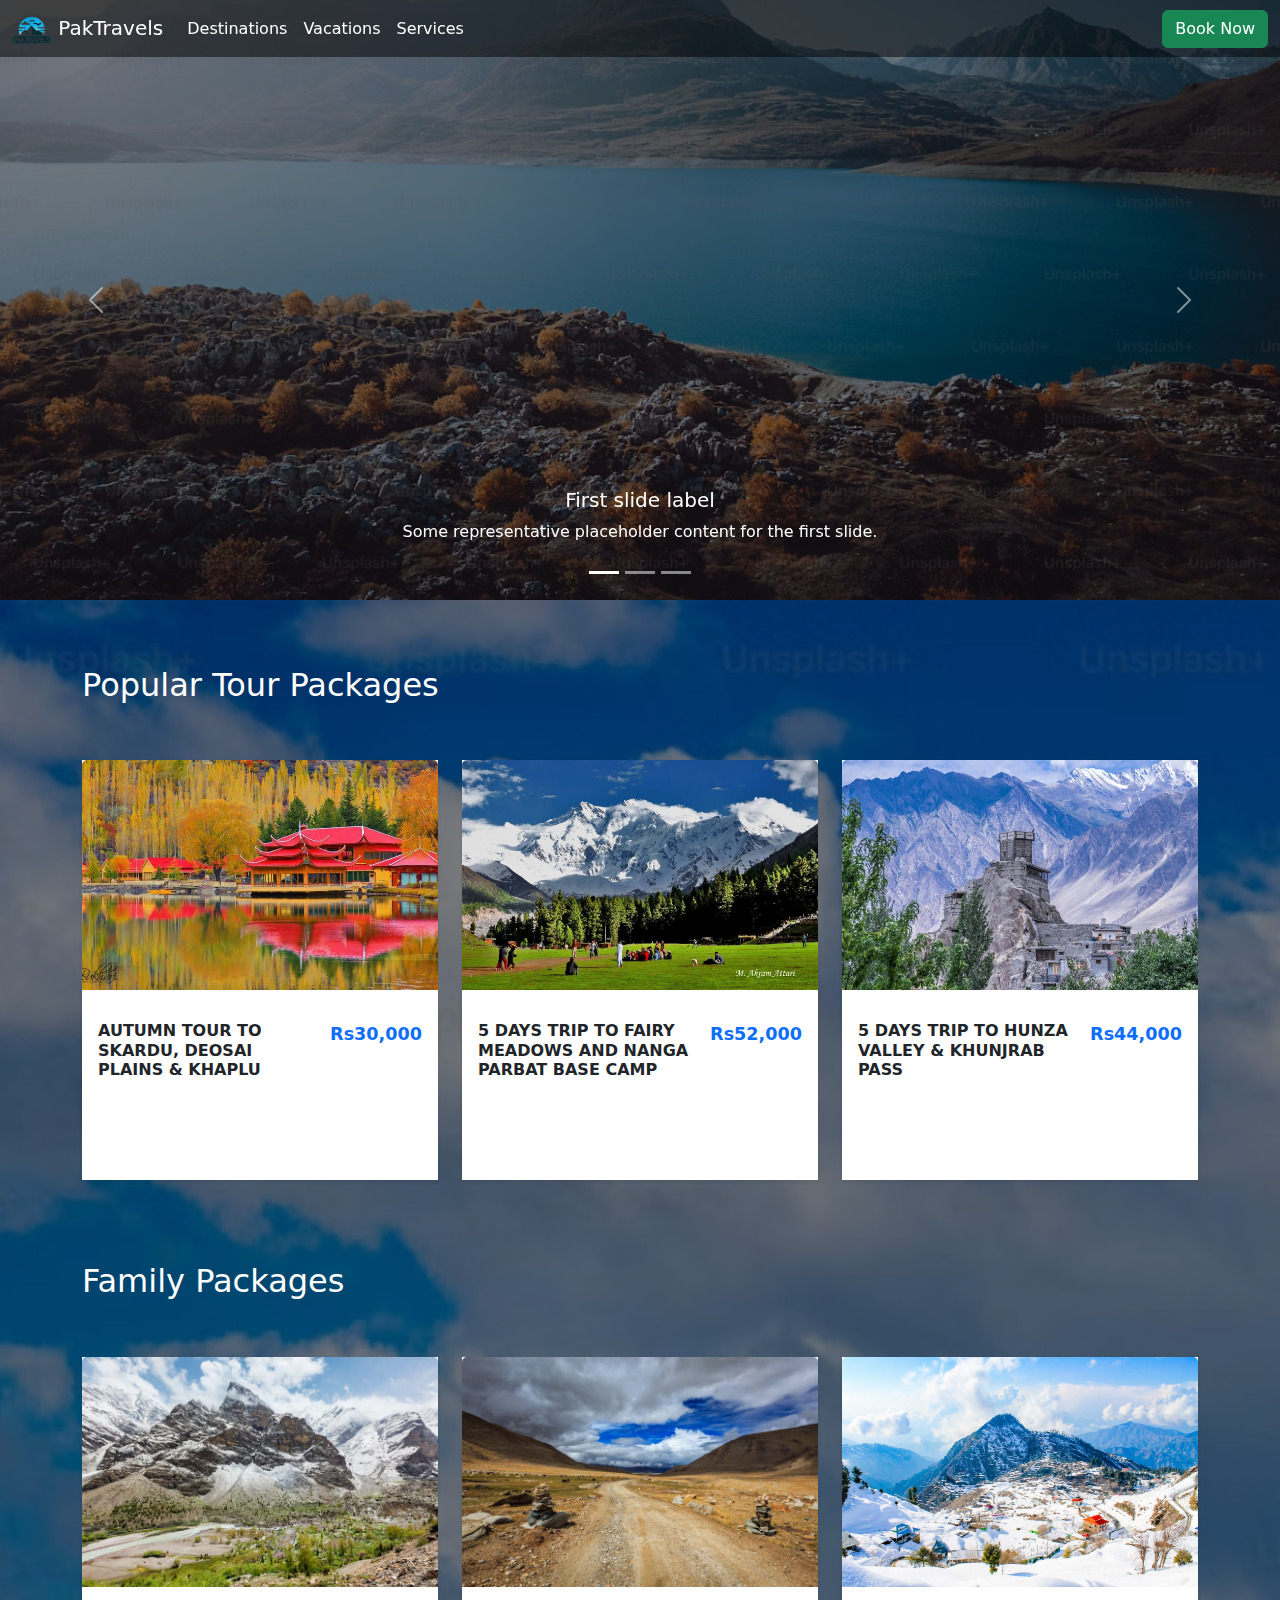
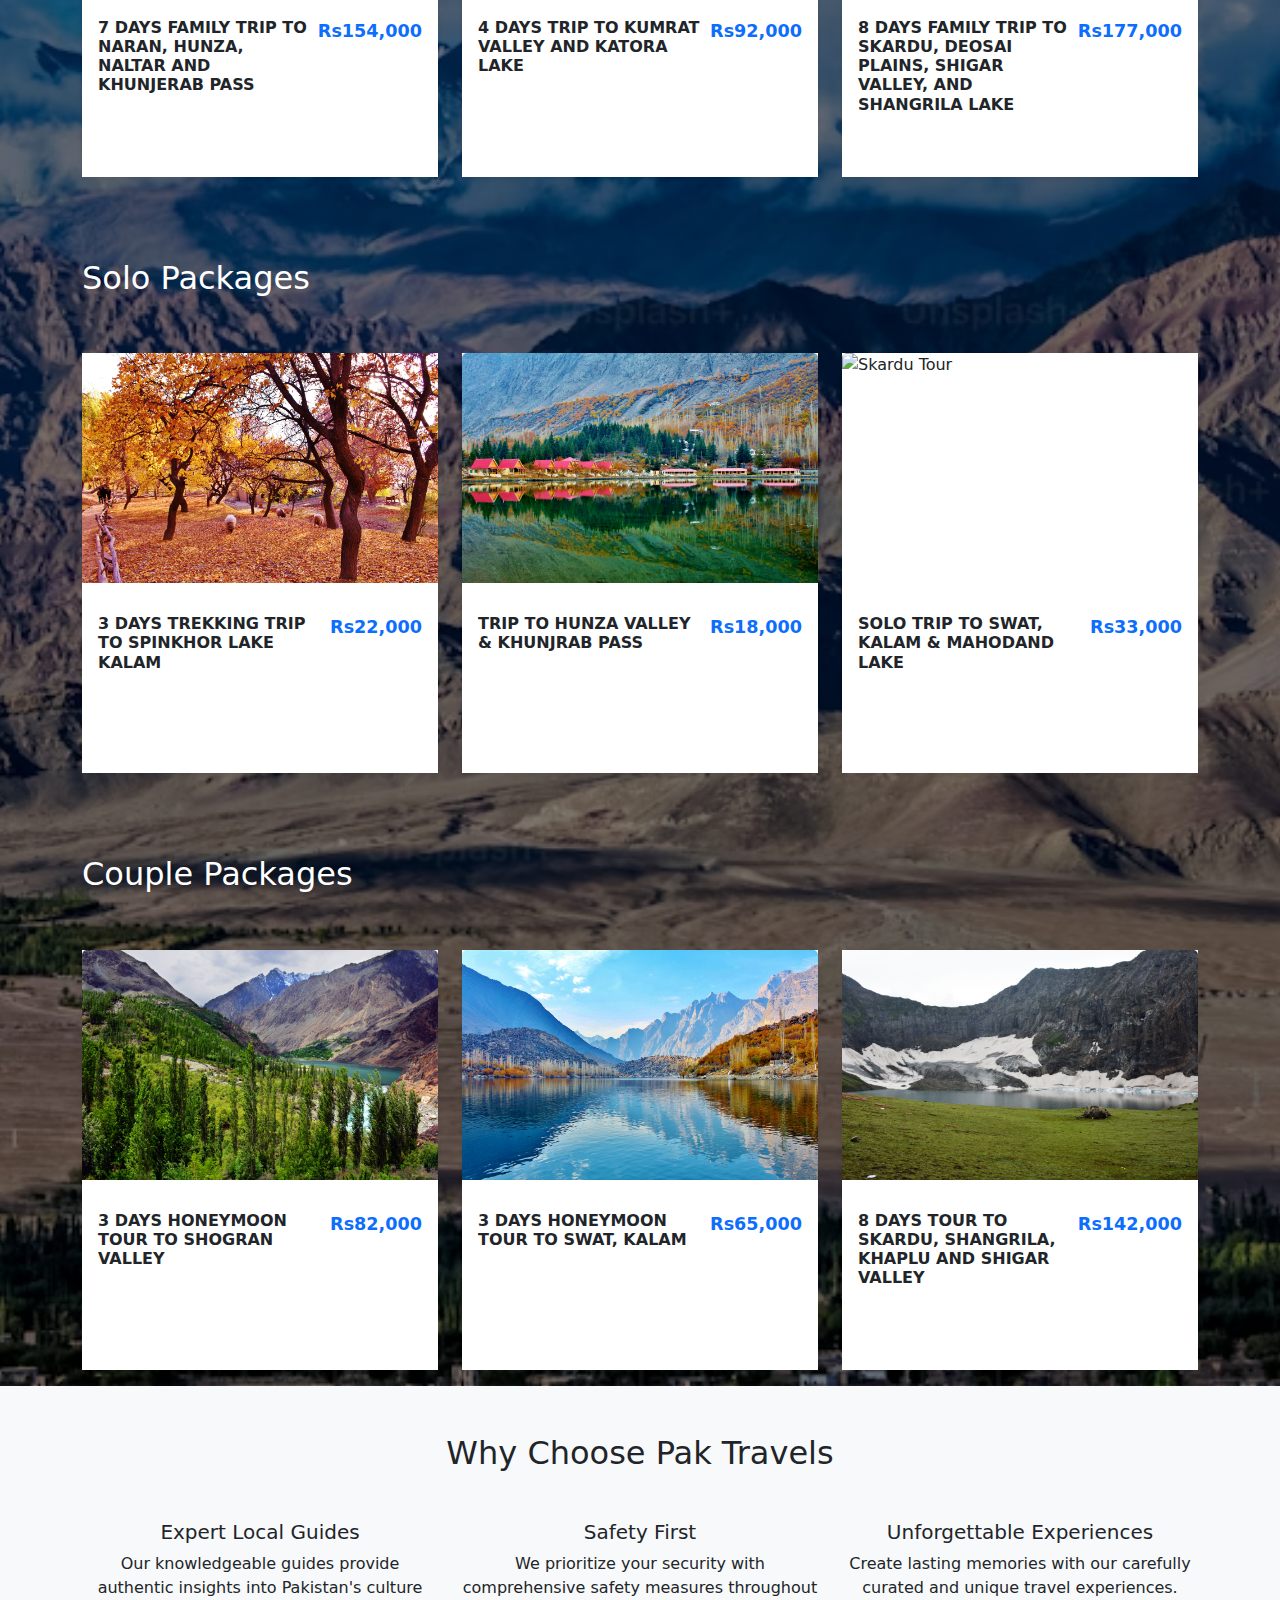
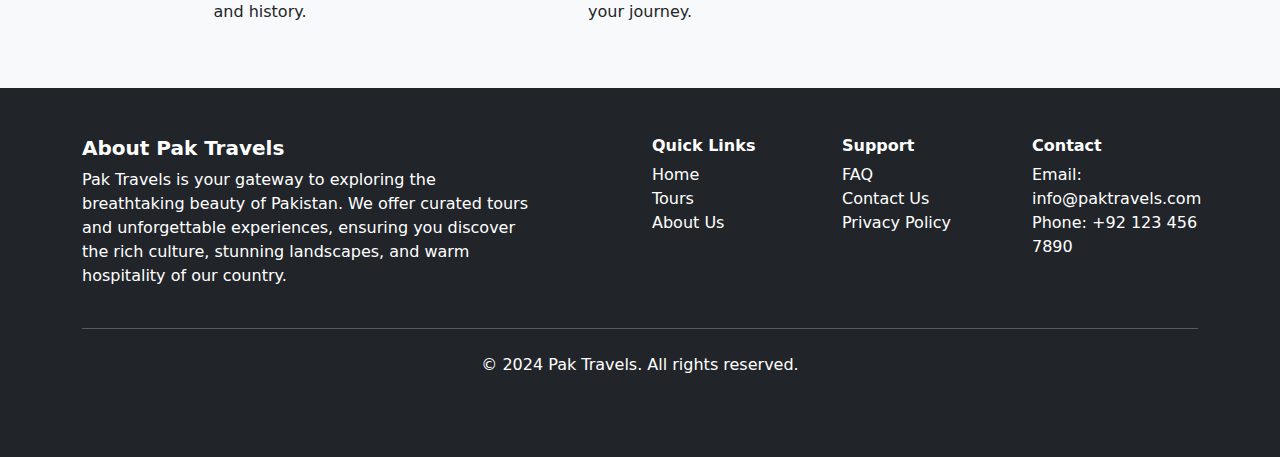
==== commit e688d5d0: "Merged" ====
--- a/index.html
+++ b/index.html
@@ -103,6 +103,401 @@
         </button>
     </div>
 
+    <!-- Packages Section -->
+    <div
+        style="background-image: linear-gradient(rgba(0, 0, 0, 0.5), rgba(0, 0, 0, 0.5)), url('Pictures/Carousel/2c.avif'); background-size: cover; background-position: center; background-repeat: no-repeat; min-height: 100vh;">
+        <!-- Popular Packages -->
+        <div class="container-fluid p-0">
+            <div class="container position-relative py-3">
+                <h2 class="text-white text-start mb-4" style="margin-top: 50px; font-weight: 400;">Popular Tour Packages
+                </h2>
+            </div>
+        </div>
+        <div class="container-fluid p-0">
+            <div class="container position-relative py-3">
+                <div class="row row-cols-1 row-cols-sm-2 row-cols-md-3 g-4">
+                    <!-- Card 1 -->
+                    <div class="col">
+                        <div class="card h-100 shadow-sm mx-auto"
+                            style="border-radius: 0; overflow: hidden; transition: transform 0.3s ease; width: 100%; min-height: 420px; border: none;">
+                            <div style="height: 230px; overflow: hidden; margin: 0; padding: 0;">
+                                <img src="Pictures/Cards/card1.jpg" class="card-img-top" alt="Skardu Tour"
+                                    style="object-fit: cover; width: 100%; height: 100%; display: block; border: none; margin: 0; padding: 0;">
+                            </div>
+                            <div class="card-body p-3 d-flex flex-column">
+                                <div class="d-flex justify-content-between align-items-start flex-grow-1"
+                                    style="margin-top: 15px;">
+                                    <h6 class="card-title fw-bold text-start mb-2" style="flex: 1; max-width: 70%;">
+                                        <strong>AUTUMN TOUR TO SKARDU, DEOSAI PLAINS & KHAPLU</strong>
+                                    </h6>
+                                    <span class="text-end ms-2 text-primary"
+                                        style="font-size: 1.1rem; font-weight: 800;">Rs30,000</span>
+                                </div>
+                            </div>
+                        </div>
+                    </div>
+                    <!-- Card 2 -->
+                    <div class="col">
+                        <div class="card h-100 shadow-sm mx-auto"
+                            style="border-radius: 0; overflow: hidden; transition: transform 0.3s ease; width: 100%; min-height: 420px; border: none;">
+                            <div style="height: 230px; overflow: hidden; margin: 0; padding: 0;">
+                                <img src="Pictures/Cards/card2.jpg" class="card-img-top" alt="Skardu Tour"
+                                    style="object-fit: cover; width: 100%; height: 100%; display: block; border: none; margin: 0; padding: 0;">
+                            </div>
+                            <div class="card-body p-3 d-flex flex-column">
+                                <div class="d-flex justify-content-between align-items-start flex-grow-1"
+                                    style="margin-top: 15px;">
+                                    <h6 class="card-title fw-bold text-start mb-2" style="flex: 1; max-width: 70%;">
+                                        <strong>5 DAYS TRIP TO FAIRY MEADOWS AND NANGA PARBAT BASE CAMP</strong>
+                                    </h6>
+                                    <span class="text-end ms-2 text-primary"
+                                        style="font-size: 1.1rem; font-weight: 800;">Rs52,000</span>
+                                </div>
+                            </div>
+                        </div>
+                    </div>
+                    <!-- Card 3 -->
+                    <div class="col">
+                        <div class="card h-100 shadow-sm mx-auto"
+                            style="border-radius: 0; overflow: hidden; transition: transform 0.3s ease; width: 100%; min-height: 420px; border: none;">
+                            <div style="height: 230px; overflow: hidden; margin: 0; padding: 0;">
+                                <img src="Pictures/Cards/card3.jpg" class="card-img-top" alt="Skardu Tour"
+                                    style="object-fit: cover; width: 100%; height: 100%; display: block; border: none; margin: 0; padding: 0;">
+                            </div>
+                            <div class="card-body p-3 d-flex flex-column">
+                                <div class="d-flex justify-content-between align-items-start flex-grow-1"
+                                    style="margin-top: 15px;">
+                                    <h6 class="card-title fw-bold text-start mb-2" style="flex: 1; max-width: 70%;">
+                                        <strong>5 DAYS TRIP TO HUNZA VALLEY & KHUNJRAB PASS</strong>
+                                    </h6>
+                                    <span class="text-end ms-2 text-primary"
+                                        style="font-size: 1.1rem; font-weight: 800;">Rs44,000</span>
+                                </div>
+                            </div>
+                        </div>
+                    </div>
+                </div>
+            </div>
+        </div>
+
+        <!-- Family Packages -->
+        <div class="container-fluid p-0">
+            <div class="container position-relative py-3">
+                <h2 class="text-white text-start mb-4" style="margin-top: 50px; font-weight: 400;">Family Packages</h2>
+            </div>
+        </div>
+        <div class="container-fluid p-0">
+            <div class="container position-relative py-3">
+                <div class="row row-cols-1 row-cols-sm-2 row-cols-md-3 g-4">
+                    <!-- Card 1 -->
+                    <div class="col">
+                        <div class="card h-100 shadow-sm mx-auto"
+                            style="border-radius: 0; overflow: hidden; transition: transform 0.3s ease; width: 100%; min-height: 420px; border: none;">
+                            <div style="height: 230px; overflow: hidden; margin: 0; padding: 0;">
+                                <img src="Pictures/Cards/card4.avif" class="card-img-top" alt="Skardu Tour"
+                                    style="object-fit: cover; width: 100%; height: 100%; display: block; border: none; margin: 0; padding: 0;">
+                            </div>
+                            <div class="card-body p-3 d-flex flex-column">
+                                <div class="d-flex justify-content-between align-items-start flex-grow-1"
+                                    style="margin-top: 15px;">
+                                    <h6 class="card-title fw-bold text-start mb-2" style="flex: 1; max-width: 70%;">
+                                        <strong>7 DAYS FAMILY TRIP TO NARAN, HUNZA, NALTAR AND KHUNJERAB PASS</strong>
+                                    </h6>
+                                    <span class="text-end ms-2 text-primary"
+                                        style="font-size: 1.1rem; font-weight: 800;">Rs154,000</span>
+                                </div>
+                            </div>
+                        </div>
+                    </div>
+                    <!-- Card 2 -->
+                    <div class="col">
+                        <div class="card h-100 shadow-sm mx-auto"
+                            style="border-radius: 0; overflow: hidden; transition: transform 0.3s ease; width: 100%; min-height: 420px; border: none;">
+                            <div style="height: 230px; overflow: hidden; margin: 0; padding: 0;">
+                                <img src="Pictures/Cards/card5.avif" class="card-img-top" alt="Skardu Tour"
+                                    style="object-fit: cover; width: 100%; height: 100%; display: block; border: none; margin: 0; padding: 0;">
+                            </div>
+                            <div class="card-body p-3 d-flex flex-column">
+                                <div class="d-flex justify-content-between align-items-start flex-grow-1"
+                                    style="margin-top: 15px;">
+                                    <h6 class="card-title fw-bold text-start mb-2" style="flex: 1; max-width: 70%;">
+                                        <strong>4 DAYS TRIP TO KUMRAT VALLEY AND KATORA LAKE</strong>
+                                    </h6>
+                                    <span class="text-end ms-2 text-primary"
+                                        style="font-size: 1.1rem; font-weight: 800;">Rs92,000</span>
+                                </div>
+                            </div>
+                        </div>
+                    </div>
+                    <!-- Card 3 -->
+                    <div class="col">
+                        <div class="card h-100 shadow-sm mx-auto"
+                            style="border-radius: 0; overflow: hidden; transition: transform 0.3s ease; width: 100%; min-height: 420px; border: none;">
+                            <div style="height: 230px; overflow: hidden; margin: 0; padding: 0;">
+                                <img src="Pictures/Cards/card6.jpg" class="card-img-top" alt="Skardu Tour"
+                                    style="object-fit: cover; width: 100%; height: 100%; display: block; border: none; margin: 0; padding: 0;">
+                            </div>
+                            <div class="card-body p-3 d-flex flex-column">
+                                <div class="d-flex justify-content-between align-items-start flex-grow-1"
+                                    style="margin-top: 15px;">
+                                    <h6 class="card-title fw-bold text-start mb-2" style="flex: 1; max-width: 70%;">
+                                        <strong>8 DAYS FAMILY TRIP TO SKARDU, DEOSAI PLAINS, SHIGAR VALLEY, AND
+                                            SHANGRILA LAKE</strong>
+                                    </h6>
+                                    <span class="text-end ms-2 text-primary"
+                                        style="font-size: 1.1rem; font-weight: 800;">Rs177,000</span>
+                                </div>
+                            </div>
+                        </div>
+                    </div>
+                </div>
+            </div>
+        </div>
+
+        <!-- Solo Packages -->
+        <div class="container-fluid p-0">
+            <div class="container position-relative py-3">
+                <h2 class="text-white text-start mb-4" style="margin-top: 50px; font-weight: 400;">Solo Packages</h2>
+            </div>
+        </div>
+        <div class="container-fluid p-0">
+            <div class="container position-relative py-3">
+                <div class="row row-cols-1 row-cols-sm-2 row-cols-md-3 g-4">
+                    <!-- Card 1 -->
+                    <div class="col">
+                        <div class="card h-100 shadow-sm mx-auto"
+                            style="border-radius: 0; overflow: hidden; transition: transform 0.3s ease; width: 100%; min-height: 420px; border: none;">
+                            <div style="height: 230px; overflow: hidden; margin: 0; padding: 0;">
+                                <img src="Pictures/Cards/card7.jpg" class="card-img-top" alt="Skardu Tour"
+                                    style="object-fit: cover; width: 100%; height: 100%; display: block; border: none; margin: 0; padding: 0;">
+                            </div>
+                            <div class="card-body p-3 d-flex flex-column">
+                                <div class="d-flex justify-content-between align-items-start flex-grow-1"
+                                    style="margin-top: 15px;">
+                                    <h6 class="card-title fw-bold text-start mb-2" style="flex: 1; max-width: 70%;">
+                                        <strong> 3 DAYS TREKKING TRIP TO SPINKHOR LAKE KALAM</strong>
+                                    </h6>
+                                    <span class="text-end ms-2 text-primary"
+                                        style="font-size: 1.1rem; font-weight: 800;">Rs22,000</span>
+                                </div>
+                            </div>
+                        </div>
+                    </div>
+                    <!-- Card 2 -->
+                    <div class="col">
+                        <div class="card h-100 shadow-sm mx-auto"
+                            style="border-radius: 0; overflow: hidden; transition: transform 0.3s ease; width: 100%; min-height: 420px; border: none;">
+                            <div style="height: 230px; overflow: hidden; margin: 0; padding: 0;">
+                                <img src="Pictures/Cards/card8.jpg" class="card-img-top" alt="Skardu Tour"
+                                    style="object-fit: cover; width: 100%; height: 100%; display: block; border: none; margin: 0; padding: 0;">
+                            </div>
+                            <div class="card-body p-3 d-flex flex-column">
+                                <div class="d-flex justify-content-between align-items-start flex-grow-1"
+                                    style="margin-top: 15px;">
+                                    <h6 class="card-title fw-bold text-start mb-2" style="flex: 1; max-width: 70%;">
+                                        <strong> TRIP TO HUNZA VALLEY & KHUNJRAB PASS</strong>
+                                    </h6>
+                                    <span class="text-end ms-2 text-primary"
+                                        style="font-size: 1.1rem; font-weight: 800;">Rs18,000</span>
+                                </div>
+                            </div>
+                        </div>
+                    </div>
+                    <!-- Card 3 -->
+                    <div class="col">
+                        <div class="card h-100 shadow-sm mx-auto"
+                            style="border-radius: 0; overflow: hidden; transition: transform 0.3s ease; width: 100%; min-height: 420px; border: none;">
+                            <div style="height: 230px; overflow: hidden; margin: 0; padding: 0;">
+                                <img src="Pictures/Cards/card9.jpg" class="card-img-top" alt="Skardu Tour"
+                                    style="object-fit: cover; width: 100%; height: 100%; display: block; border: none; margin: 0; padding: 0;">
+                            </div>
+                            <div class="card-body p-3 d-flex flex-column">
+                                <div class="d-flex justify-content-between align-items-start flex-grow-1"
+                                    style="margin-top: 15px;">
+                                    <h6 class="card-title fw-bold text-start mb-2" style="flex: 1; max-width: 70%;">
+                                        <strong>SOLO TRIP TO SWAT, KALAM & MAHODAND LAKE</strong>
+                                    </h6>
+                                    <span class="text-end ms-2 text-primary"
+                                        style="font-size: 1.1rem; font-weight: 800;">Rs33,000</span>
+                                </div>
+                            </div>
+                        </div>
+                    </div>
+                </div>
+            </div>
+        </div>
+
+        <!-- Couple Packages -->
+        <div class="container-fluid p-0">
+            <div class="container position-relative py-3">
+                <h2 class="text-white text-start mb-4" style="margin-top: 50px; font-weight: 400;">Couple Packages</h2>
+            </div>
+        </div>
+        <div class="container-fluid p-0">
+            <div class="container position-relative py-3">
+                <div class="row row-cols-1 row-cols-sm-2 row-cols-md-3 g-4">
+                    <!-- Card 1 -->
+                    <div class="col">
+                        <div class="card h-100 shadow-sm mx-auto"
+                            style="border-radius: 0; overflow: hidden; transition: transform 0.3s ease; width: 100%; min-height: 420px; border: none;">
+                            <div style="height: 230px; overflow: hidden; margin: 0; padding: 0;">
+                                <img src="Pictures/Cards/card10.jpg" class="card-img-top" alt="Skardu Tour"
+                                    style="object-fit: cover; width: 100%; height: 100%; display: block; border: none; margin: 0; padding: 0;">
+                            </div>
+                            <div class="card-body p-3 d-flex flex-column">
+                                <div class="d-flex justify-content-between align-items-start flex-grow-1"
+                                    style="margin-top: 15px;">
+                                    <h6 class="card-title fw-bold text-start mb-2" style="flex: 1; max-width: 70%;">
+                                        <strong>3 DAYS HONEYMOON TOUR TO SHOGRAN VALLEY</strong>
+                                    </h6>
+                                    <span class="text-end ms-2 text-primary"
+                                        style="font-size: 1.1rem; font-weight: 800;">Rs82,000</span>
+                                </div>
+                            </div>
+                        </div>
+                    </div>
+                    <!-- Card 2 -->
+                    <div class="col">
+                        <div class="card h-100 shadow-sm mx-auto"
+                            style="border-radius: 0; overflow: hidden; transition: transform 0.3s ease; width: 100%; min-height: 420px; border: none;">
+                            <div style="height: 230px; overflow: hidden; margin: 0; padding: 0;">
+                                <img src="Pictures/Cards/card11.jpg" class="card-img-top" alt="Skardu Tour"
+                                    style="object-fit: cover; width: 100%; height: 100%; display: block; border: none; margin: 0; padding: 0;">
+                            </div>
+                            <div class="card-body p-3 d-flex flex-column">
+                                <div class="d-flex justify-content-between align-items-start flex-grow-1"
+                                    style="margin-top: 15px;">
+                                    <h6 class="card-title fw-bold text-start mb-2" style="flex: 1; max-width: 70%;">
+                                        <strong>3 DAYS HONEYMOON TOUR TO SWAT, KALAM</strong>
+                                    </h6>
+                                    <span class="text-end ms-2 text-primary"
+                                        style="font-size: 1.1rem; font-weight: 800;">Rs65,000</span>
+                                </div>
+                            </div>
+                        </div>
+                    </div>
+                    <!-- Card 3 -->
+                    <div class="col">
+                        <div class="card h-100 shadow-sm mx-auto"
+                            style="border-radius: 0; overflow: hidden; transition: transform 0.3s ease; width: 100%; min-height: 420px; border: none;">
+                            <div style="height: 230px; overflow: hidden; margin: 0; padding: 0;">
+                                <img src="Pictures/Cards/card12.jpg" class="card-img-top" alt="Skardu Tour"
+                                    style="object-fit: cover; width: 100%; height: 100%; display: block; border: none; margin: 0; padding: 0;">
+                            </div>
+                            <div class="card-body p-3 d-flex flex-column">
+                                <div class="d-flex justify-content-between align-items-start flex-grow-1"
+                                    style="margin-top: 15px;">
+                                    <h6 class="card-title fw-bold text-start mb-2" style="flex: 1; max-width: 70%;">
+                                        <strong>8 DAYS TOUR TO SKARDU, SHANGRILA, KHAPLU AND SHIGAR
+                                            VALLEY</strong>
+                                    </h6>
+                                    <span class="text-end ms-2 text-primary"
+                                        style="font-size: 1.1rem; font-weight: 800;">Rs142,000</span>
+                                </div>
+                            </div>
+                        </div>
+                    </div>
+                </div>
+            </div>
+        </div>
+    </div>
+
+    <style>
+        .card:hover {
+            transform: scale(1.05);
+        }
+    </style>
+
+
+    <!-- Why Choose Pak Travels Section -->
+    <section class="py-5 bg-light">
+        <div class="container">
+            <h2 class="text-center mb-5">Why Choose Pak Travels</h2>
+            <div class="row g-4">
+                <div class="col-md-4">
+                    <div class="text-center">
+                        <i class="bi bi-globe text-primary mb-3" style="font-size: 2.5rem;"></i>
+                        <h5>Expert Local Guides</h5>
+                        <p>Our knowledgeable guides provide authentic insights into Pakistan's
+                            culture and history.</p>
+                    </div>
+                </div>
+                <div class="col-md-4">
+                    <div class="text-center">
+                        <i class="bi bi-shield-check text-primary mb-3" style="font-size: 2.5rem;"></i>
+                        <h5>Safety First</h5>
+                        <p>We prioritize your security with comprehensive safety measures
+                            throughout your journey.</p>
+                    </div>
+                </div>
+                <div class="col-md-4">
+                    <div class="text-center">
+                        <i class="bi bi-heart text-primary mb-3" style="font-size: 2.5rem;"></i>
+                        <h5>Unforgettable Experiences</h5>
+                        <p>Create lasting memories with our carefully curated and unique travel
+                            experiences.</p>
+                    </div>
+                </div>
+            </div>
+        </div>
+    </section>
+
+
+    <!-- Footer -->
+    <footer class="bg-dark text-light py-5">
+        <div class="container">
+            <div class="row">
+                <div class="col-lg-5 col-md-6 mb-4 mb-md-0">
+                    <h5 class="fw-bold text-white">About Pak Travels</h5>
+                    <p class="text-white">
+                        Pak Travels is your gateway to exploring the breathtaking beauty of Pakistan. We offer curated
+                        tours and unforgettable experiences, ensuring you discover the rich culture, stunning
+                        landscapes, and warm hospitality of our country.
+                    </p>
+                </div>
+                <div class="col-lg-6 col-md-6 offset-lg-1">
+                    <div class="row">
+                        <div class="col-sm-4 col-6 mb-3">
+                            <h6 class="fw-bold text-white">Quick Links</h6>
+                            <ul class="list-unstyled">
+                                <li><a href="#" class="text-white text-decoration-none">Home</a></li>
+                                <li><a href="#" class="text-white text-decoration-none">Tours</a></li>
+                                <li><a href="#" class="text-white text-decoration-none">About Us</a></li>
+                            </ul>
+                        </div>
+                        <div class="col-sm-4 col-6 mb-3">
+                            <h6 class="fw-bold text-white">Support</h6>
+                            <ul class="list-unstyled">
+                                <li><a href="#" class="text-white text-decoration-none">FAQ</a></li>
+                                <li><a href="#" class="text-white text-decoration-none">Contact Us</a></li>
+                                <li><a href="#" class="text-white text-decoration-none">Privacy Policy</a></li>
+                            </ul>
+                        </div>
+                        <div class="col-sm-4 col-12 mb-3">
+                            <h6 class="fw-bold text-white">Contact</h6>
+                            <ul class="list-unstyled">
+                                <li class="text-white">Email: info@paktravels.com</li>
+                                <li class="text-white">Phone: +92 123 456 7890</li>
+                            </ul>
+                        </div>
+                    </div>
+                </div>
+            </div>
+            <hr class="my-4 bg-secondary">
+            <div class="row align-items-center">
+                <div class="col-md-12 text-center mb-3 mb-md-0">
+                    <p class="mb-0 text-white">&copy; 2024 Pak Travels. All rights reserved.</p>
+                </div>
+                <div class="col-md-12 text-center mt-2">
+                    <a href="#" class="text-white me-3"><i class="bi bi-facebook"></i></a>
+                    <a href="#" class="text-white me-3"><i class="bi bi-twitter"></i></a>
+                    <a href="#" class="text-white me-3"><i class="bi bi-instagram"></i></a>
+                    <a href="#" class="text-white"><i class="bi bi-linkedin"></i></a>
+                </div>
+            </div>
+        </div>
+    </footer>
+
 
 </body>
 
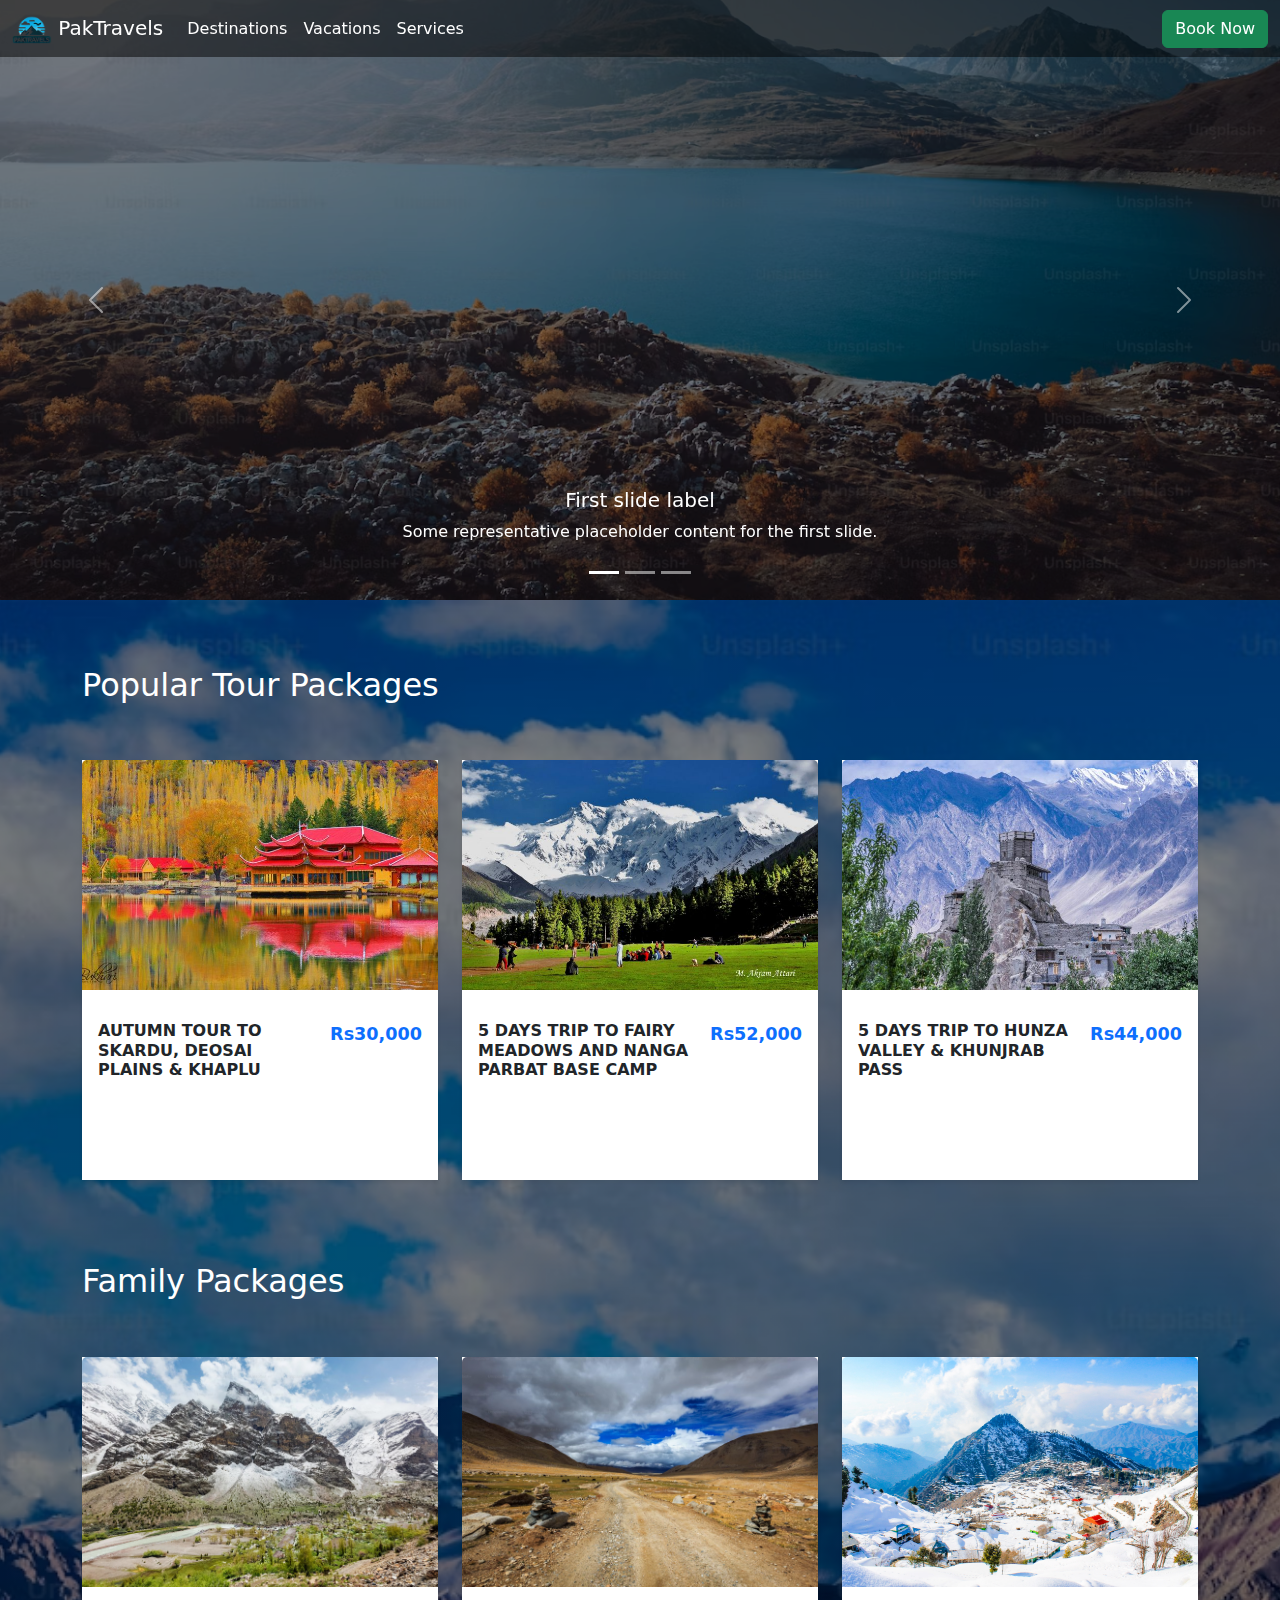
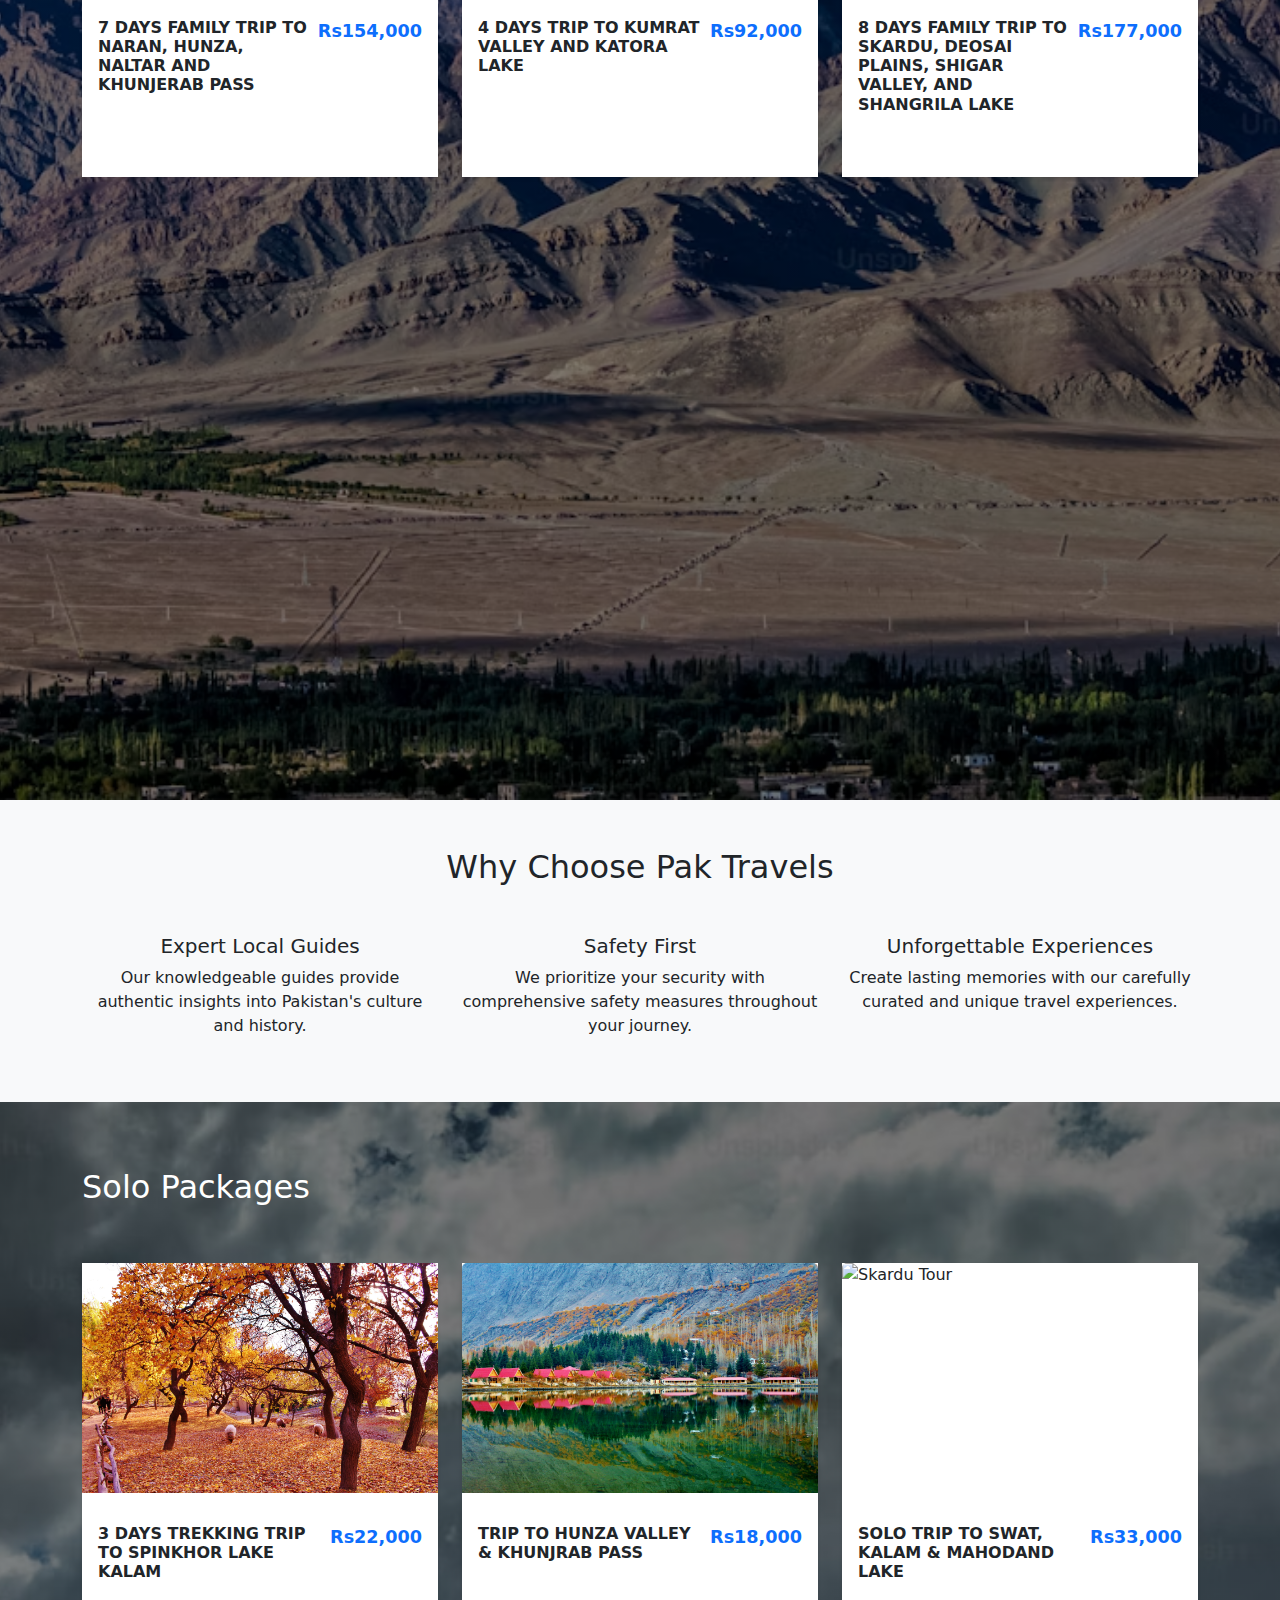
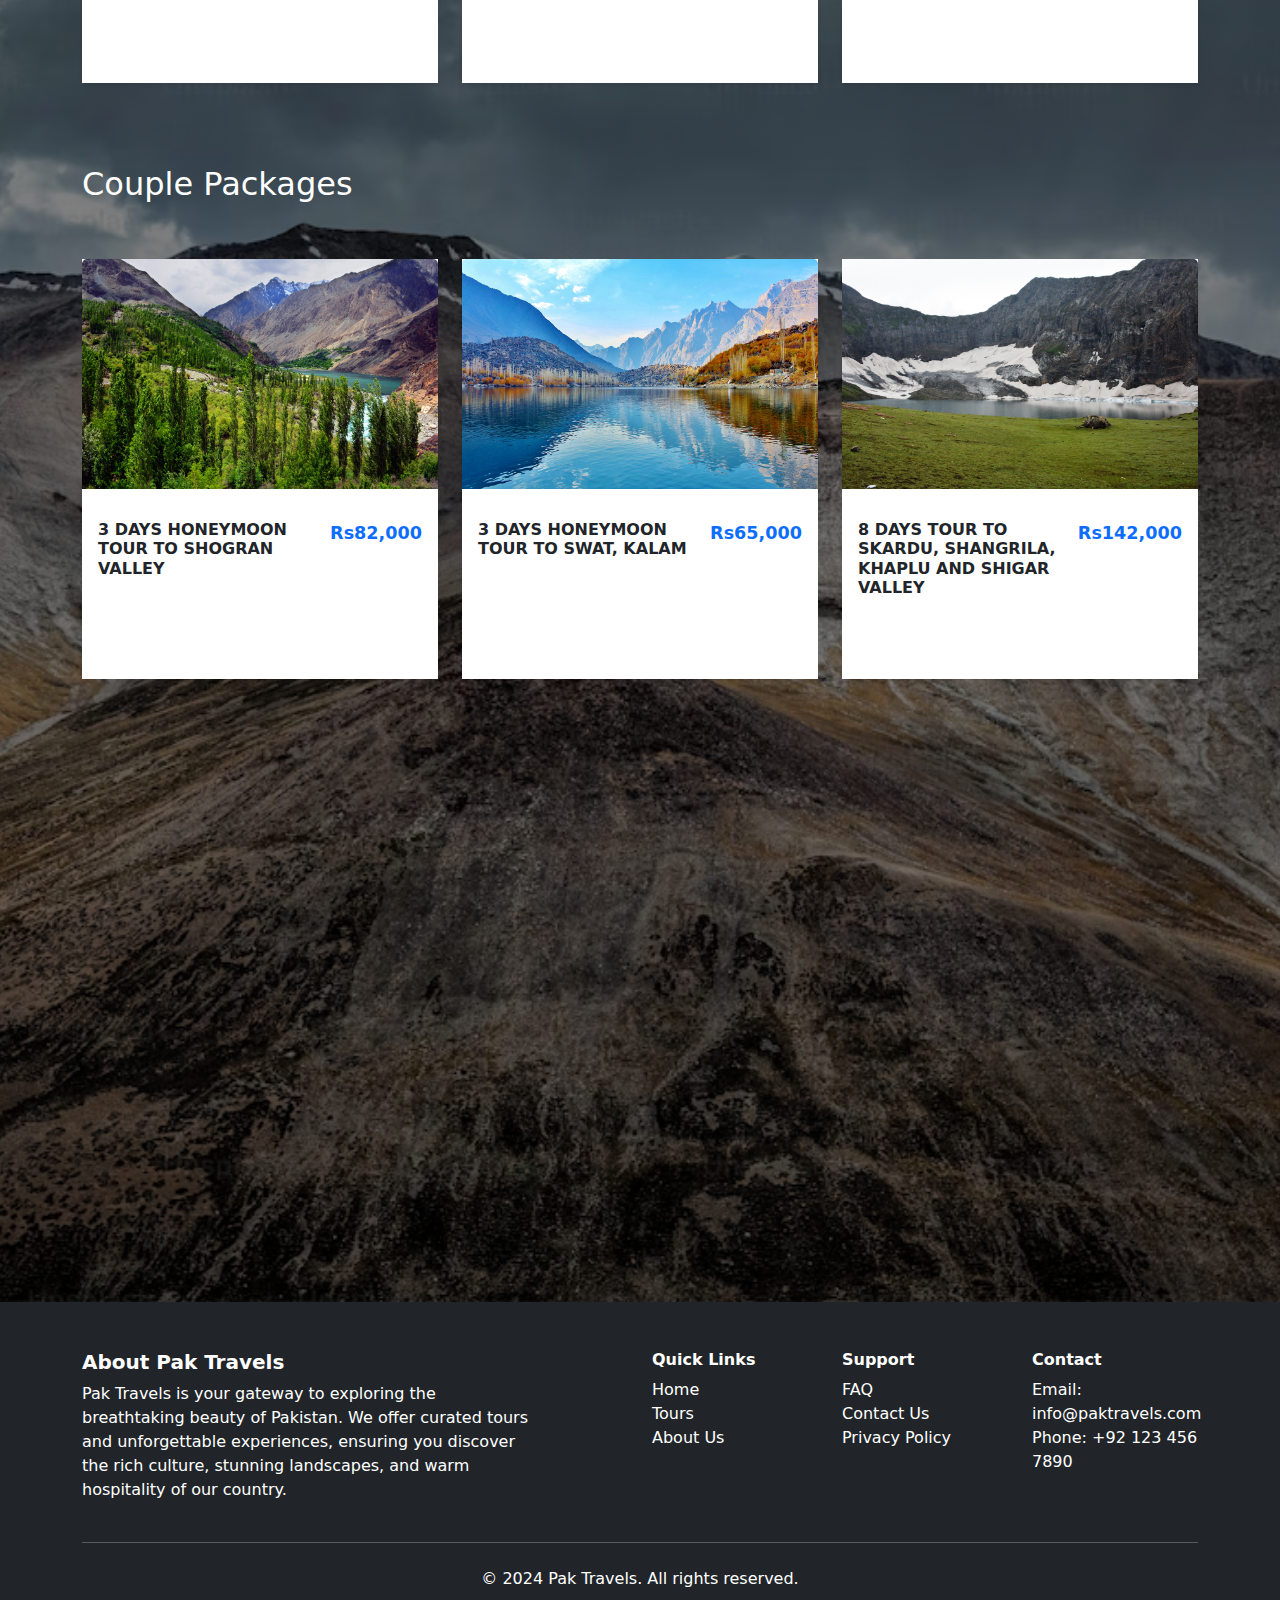
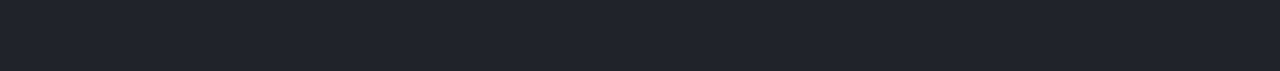
==== commit 549e6168: "Partition" ====
--- a/index.html
+++ b/index.html
@@ -7,6 +7,8 @@
     <link href="https://cdn.jsdelivr.net/npm/bootstrap@5.3.3/dist/css/bootstrap.min.css" rel="stylesheet"
         integrity="sha384-QWTKZyjpPEjISv5WaRU9OFeRpok6YctnYmDr5pNlyT2bRjXh0JMhjY6hW+ALEwIH" crossorigin="anonymous">
     <title>PakTravels - Explore Pakistan Securely</title>
+    <link href="https://cdnjs.cloudflare.com/ajax/libs/bootstrap-icons/1.10.0/font/bootstrap-icons.min.css"
+        rel="stylesheet">
     <link rel="icon" href="logo-bg-free.png">
 </head>
 
@@ -105,7 +107,7 @@
 
     <!-- Packages Section -->
     <div
-        style="background-image: linear-gradient(rgba(0, 0, 0, 0.5), rgba(0, 0, 0, 0.5)), url('Pictures/Carousel/2c.avif'); background-size: cover; background-position: center; background-repeat: no-repeat; min-height: 100vh;">
+        style="background-image: linear-gradient(rgba(0, 0, 0, 0.5), rgba(0, 0, 0, 0.5)), url('Pictures/Carousel/2c.avif'); background-size: cover; background-position: center; background-repeat: no-repeat; min-height: 200vh;">
         <!-- Popular Packages -->
         <div class="container-fluid p-0">
             <div class="container position-relative py-3">
@@ -254,154 +256,8 @@
             </div>
         </div>
 
-        <!-- Solo Packages -->
-        <div class="container-fluid p-0">
-            <div class="container position-relative py-3">
-                <h2 class="text-white text-start mb-4" style="margin-top: 50px; font-weight: 400;">Solo Packages</h2>
-            </div>
-        </div>
-        <div class="container-fluid p-0">
-            <div class="container position-relative py-3">
-                <div class="row row-cols-1 row-cols-sm-2 row-cols-md-3 g-4">
-                    <!-- Card 1 -->
-                    <div class="col">
-                        <div class="card h-100 shadow-sm mx-auto"
-                            style="border-radius: 0; overflow: hidden; transition: transform 0.3s ease; width: 100%; min-height: 420px; border: none;">
-                            <div style="height: 230px; overflow: hidden; margin: 0; padding: 0;">
-                                <img src="Pictures/Cards/card7.jpg" class="card-img-top" alt="Skardu Tour"
-                                    style="object-fit: cover; width: 100%; height: 100%; display: block; border: none; margin: 0; padding: 0;">
-                            </div>
-                            <div class="card-body p-3 d-flex flex-column">
-                                <div class="d-flex justify-content-between align-items-start flex-grow-1"
-                                    style="margin-top: 15px;">
-                                    <h6 class="card-title fw-bold text-start mb-2" style="flex: 1; max-width: 70%;">
-                                        <strong> 3 DAYS TREKKING TRIP TO SPINKHOR LAKE KALAM</strong>
-                                    </h6>
-                                    <span class="text-end ms-2 text-primary"
-                                        style="font-size: 1.1rem; font-weight: 800;">Rs22,000</span>
-                                </div>
-                            </div>
-                        </div>
-                    </div>
-                    <!-- Card 2 -->
-                    <div class="col">
-                        <div class="card h-100 shadow-sm mx-auto"
-                            style="border-radius: 0; overflow: hidden; transition: transform 0.3s ease; width: 100%; min-height: 420px; border: none;">
-                            <div style="height: 230px; overflow: hidden; margin: 0; padding: 0;">
-                                <img src="Pictures/Cards/card8.jpg" class="card-img-top" alt="Skardu Tour"
-                                    style="object-fit: cover; width: 100%; height: 100%; display: block; border: none; margin: 0; padding: 0;">
-                            </div>
-                            <div class="card-body p-3 d-flex flex-column">
-                                <div class="d-flex justify-content-between align-items-start flex-grow-1"
-                                    style="margin-top: 15px;">
-                                    <h6 class="card-title fw-bold text-start mb-2" style="flex: 1; max-width: 70%;">
-                                        <strong> TRIP TO HUNZA VALLEY & KHUNJRAB PASS</strong>
-                                    </h6>
-                                    <span class="text-end ms-2 text-primary"
-                                        style="font-size: 1.1rem; font-weight: 800;">Rs18,000</span>
-                                </div>
-                            </div>
-                        </div>
-                    </div>
-                    <!-- Card 3 -->
-                    <div class="col">
-                        <div class="card h-100 shadow-sm mx-auto"
-                            style="border-radius: 0; overflow: hidden; transition: transform 0.3s ease; width: 100%; min-height: 420px; border: none;">
-                            <div style="height: 230px; overflow: hidden; margin: 0; padding: 0;">
-                                <img src="Pictures/Cards/card9.jpg" class="card-img-top" alt="Skardu Tour"
-                                    style="object-fit: cover; width: 100%; height: 100%; display: block; border: none; margin: 0; padding: 0;">
-                            </div>
-                            <div class="card-body p-3 d-flex flex-column">
-                                <div class="d-flex justify-content-between align-items-start flex-grow-1"
-                                    style="margin-top: 15px;">
-                                    <h6 class="card-title fw-bold text-start mb-2" style="flex: 1; max-width: 70%;">
-                                        <strong>SOLO TRIP TO SWAT, KALAM & MAHODAND LAKE</strong>
-                                    </h6>
-                                    <span class="text-end ms-2 text-primary"
-                                        style="font-size: 1.1rem; font-weight: 800;">Rs33,000</span>
-                                </div>
-                            </div>
-                        </div>
-                    </div>
-                </div>
-            </div>
-        </div>
-
-        <!-- Couple Packages -->
-        <div class="container-fluid p-0">
-            <div class="container position-relative py-3">
-                <h2 class="text-white text-start mb-4" style="margin-top: 50px; font-weight: 400;">Couple Packages</h2>
-            </div>
-        </div>
-        <div class="container-fluid p-0">
-            <div class="container position-relative py-3">
-                <div class="row row-cols-1 row-cols-sm-2 row-cols-md-3 g-4">
-                    <!-- Card 1 -->
-                    <div class="col">
-                        <div class="card h-100 shadow-sm mx-auto"
-                            style="border-radius: 0; overflow: hidden; transition: transform 0.3s ease; width: 100%; min-height: 420px; border: none;">
-                            <div style="height: 230px; overflow: hidden; margin: 0; padding: 0;">
-                                <img src="Pictures/Cards/card10.jpg" class="card-img-top" alt="Skardu Tour"
-                                    style="object-fit: cover; width: 100%; height: 100%; display: block; border: none; margin: 0; padding: 0;">
-                            </div>
-                            <div class="card-body p-3 d-flex flex-column">
-                                <div class="d-flex justify-content-between align-items-start flex-grow-1"
-                                    style="margin-top: 15px;">
-                                    <h6 class="card-title fw-bold text-start mb-2" style="flex: 1; max-width: 70%;">
-                                        <strong>3 DAYS HONEYMOON TOUR TO SHOGRAN VALLEY</strong>
-                                    </h6>
-                                    <span class="text-end ms-2 text-primary"
-                                        style="font-size: 1.1rem; font-weight: 800;">Rs82,000</span>
-                                </div>
-                            </div>
-                        </div>
-                    </div>
-                    <!-- Card 2 -->
-                    <div class="col">
-                        <div class="card h-100 shadow-sm mx-auto"
-                            style="border-radius: 0; overflow: hidden; transition: transform 0.3s ease; width: 100%; min-height: 420px; border: none;">
-                            <div style="height: 230px; overflow: hidden; margin: 0; padding: 0;">
-                                <img src="Pictures/Cards/card11.jpg" class="card-img-top" alt="Skardu Tour"
-                                    style="object-fit: cover; width: 100%; height: 100%; display: block; border: none; margin: 0; padding: 0;">
-                            </div>
-                            <div class="card-body p-3 d-flex flex-column">
-                                <div class="d-flex justify-content-between align-items-start flex-grow-1"
-                                    style="margin-top: 15px;">
-                                    <h6 class="card-title fw-bold text-start mb-2" style="flex: 1; max-width: 70%;">
-                                        <strong>3 DAYS HONEYMOON TOUR TO SWAT, KALAM</strong>
-                                    </h6>
-                                    <span class="text-end ms-2 text-primary"
-                                        style="font-size: 1.1rem; font-weight: 800;">Rs65,000</span>
-                                </div>
-                            </div>
-                        </div>
-                    </div>
-                    <!-- Card 3 -->
-                    <div class="col">
-                        <div class="card h-100 shadow-sm mx-auto"
-                            style="border-radius: 0; overflow: hidden; transition: transform 0.3s ease; width: 100%; min-height: 420px; border: none;">
-                            <div style="height: 230px; overflow: hidden; margin: 0; padding: 0;">
-                                <img src="Pictures/Cards/card12.jpg" class="card-img-top" alt="Skardu Tour"
-                                    style="object-fit: cover; width: 100%; height: 100%; display: block; border: none; margin: 0; padding: 0;">
-                            </div>
-                            <div class="card-body p-3 d-flex flex-column">
-                                <div class="d-flex justify-content-between align-items-start flex-grow-1"
-                                    style="margin-top: 15px;">
-                                    <h6 class="card-title fw-bold text-start mb-2" style="flex: 1; max-width: 70%;">
-                                        <strong>8 DAYS TOUR TO SKARDU, SHANGRILA, KHAPLU AND SHIGAR
-                                            VALLEY</strong>
-                                    </h6>
-                                    <span class="text-end ms-2 text-primary"
-                                        style="font-size: 1.1rem; font-weight: 800;">Rs142,000</span>
-                                </div>
-                            </div>
-                        </div>
-                    </div>
-                </div>
-            </div>
-        </div>
+
     </div>
-
     <style>
         .card:hover {
             transform: scale(1.05);
@@ -443,6 +299,157 @@
     </section>
 
 
+    <!-- Packages Section -->
+    <div
+        style="background-image: linear-gradient(rgba(0, 0, 0, 0.5), rgba(0, 0, 0, 0.5)), url('Pictures/Carousel/3c.avif'); background-size: cover; background-position: center; background-repeat: no-repeat; min-height: 200vh;">
+        <!-- Solo Packages -->
+        <div class="container-fluid p-0">
+            <div class="container position-relative py-3">
+                <h2 class="text-white text-start mb-4" style="margin-top: 50px; font-weight: 400;">Solo Packages</h2>
+            </div>
+        </div>
+        <div class="container-fluid p-0">
+            <div class="container position-relative py-3">
+                <div class="row row-cols-1 row-cols-sm-2 row-cols-md-3 g-4">
+                    <!-- Card 1 -->
+                    <div class="col">
+                        <div class="card h-100 shadow-sm mx-auto"
+                            style="border-radius: 0; overflow: hidden; transition: transform 0.3s ease; width: 100%; min-height: 420px; border: none;">
+                            <div style="height: 230px; overflow: hidden; margin: 0; padding: 0;">
+                                <img src="Pictures/Cards/card7.jpg" class="card-img-top" alt="Skardu Tour"
+                                    style="object-fit: cover; width: 100%; height: 100%; display: block; border: none; margin: 0; padding: 0;">
+                            </div>
+                            <div class="card-body p-3 d-flex flex-column">
+                                <div class="d-flex justify-content-between align-items-start flex-grow-1"
+                                    style="margin-top: 15px;">
+                                    <h6 class="card-title fw-bold text-start mb-2" style="flex: 1; max-width: 70%;">
+                                        <strong> 3 DAYS TREKKING TRIP TO SPINKHOR LAKE KALAM</strong>
+                                    </h6>
+                                    <span class="text-end ms-2 text-primary"
+                                        style="font-size: 1.1rem; font-weight: 800;">Rs22,000</span>
+                                </div>
+                            </div>
+                        </div>
+                    </div>
+                    <!-- Card 2 -->
+                    <div class="col">
+                        <div class="card h-100 shadow-sm mx-auto"
+                            style="border-radius: 0; overflow: hidden; transition: transform 0.3s ease; width: 100%; min-height: 420px; border: none;">
+                            <div style="height: 230px; overflow: hidden; margin: 0; padding: 0;">
+                                <img src="Pictures/Cards/card8.jpg" class="card-img-top" alt="Skardu Tour"
+                                    style="object-fit: cover; width: 100%; height: 100%; display: block; border: none; margin: 0; padding: 0;">
+                            </div>
+                            <div class="card-body p-3 d-flex flex-column">
+                                <div class="d-flex justify-content-between align-items-start flex-grow-1"
+                                    style="margin-top: 15px;">
+                                    <h6 class="card-title fw-bold text-start mb-2" style="flex: 1; max-width: 70%;">
+                                        <strong> TRIP TO HUNZA VALLEY & KHUNJRAB PASS</strong>
+                                    </h6>
+                                    <span class="text-end ms-2 text-primary"
+                                        style="font-size: 1.1rem; font-weight: 800;">Rs18,000</span>
+                                </div>
+                            </div>
+                        </div>
+                    </div>
+                    <!-- Card 3 -->
+                    <div class="col">
+                        <div class="card h-100 shadow-sm mx-auto"
+                            style="border-radius: 0; overflow: hidden; transition: transform 0.3s ease; width: 100%; min-height: 420px; border: none;">
+                            <div style="height: 230px; overflow: hidden; margin: 0; padding: 0;">
+                                <img src="Pictures/Cards/card9.jpg" class="card-img-top" alt="Skardu Tour"
+                                    style="object-fit: cover; width: 100%; height: 100%; display: block; border: none; margin: 0; padding: 0;">
+                            </div>
+                            <div class="card-body p-3 d-flex flex-column">
+                                <div class="d-flex justify-content-between align-items-start flex-grow-1"
+                                    style="margin-top: 15px;">
+                                    <h6 class="card-title fw-bold text-start mb-2" style="flex: 1; max-width: 70%;">
+                                        <strong>SOLO TRIP TO SWAT, KALAM & MAHODAND LAKE</strong>
+                                    </h6>
+                                    <span class="text-end ms-2 text-primary"
+                                        style="font-size: 1.1rem; font-weight: 800;">Rs33,000</span>
+                                </div>
+                            </div>
+                        </div>
+                    </div>
+                </div>
+            </div>
+        </div>
+
+        <!-- Couple Packages -->
+        <div class="container-fluid p-0">
+            <div class="container position-relative py-3">
+                <h2 class="text-white text-start mb-4" style="margin-top: 50px; font-weight: 400;">Couple Packages</h2>
+            </div>
+        </div>
+        <div class="container-fluid p-0">
+            <div class="container position-relative py-3">
+                <div class="row row-cols-1 row-cols-sm-2 row-cols-md-3 g-4">
+                    <!-- Card 1 -->
+                    <div class="col">
+                        <div class="card h-100 shadow-sm mx-auto"
+                            style="border-radius: 0; overflow: hidden; transition: transform 0.3s ease; width: 100%; min-height: 420px; border: none;">
+                            <div style="height: 230px; overflow: hidden; margin: 0; padding: 0;">
+                                <img src="Pictures/Cards/card10.jpg" class="card-img-top" alt="Skardu Tour"
+                                    style="object-fit: cover; width: 100%; height: 100%; display: block; border: none; margin: 0; padding: 0;">
+                            </div>
+                            <div class="card-body p-3 d-flex flex-column">
+                                <div class="d-flex justify-content-between align-items-start flex-grow-1"
+                                    style="margin-top: 15px;">
+                                    <h6 class="card-title fw-bold text-start mb-2" style="flex: 1; max-width: 70%;">
+                                        <strong>3 DAYS HONEYMOON TOUR TO SHOGRAN VALLEY</strong>
+                                    </h6>
+                                    <span class="text-end ms-2 text-primary"
+                                        style="font-size: 1.1rem; font-weight: 800;">Rs82,000</span>
+                                </div>
+                            </div>
+                        </div>
+                    </div>
+                    <!-- Card 2 -->
+                    <div class="col">
+                        <div class="card h-100 shadow-sm mx-auto"
+                            style="border-radius: 0; overflow: hidden; transition: transform 0.3s ease; width: 100%; min-height: 420px; border: none;">
+                            <div style="height: 230px; overflow: hidden; margin: 0; padding: 0;">
+                                <img src="Pictures/Cards/card11.jpg" class="card-img-top" alt="Skardu Tour"
+                                    style="object-fit: cover; width: 100%; height: 100%; display: block; border: none; margin: 0; padding: 0;">
+                            </div>
+                            <div class="card-body p-3 d-flex flex-column">
+                                <div class="d-flex justify-content-between align-items-start flex-grow-1"
+                                    style="margin-top: 15px;">
+                                    <h6 class="card-title fw-bold text-start mb-2" style="flex: 1; max-width: 70%;">
+                                        <strong>3 DAYS HONEYMOON TOUR TO SWAT, KALAM</strong>
+                                    </h6>
+                                    <span class="text-end ms-2 text-primary"
+                                        style="font-size: 1.1rem; font-weight: 800;">Rs65,000</span>
+                                </div>
+                            </div>
+                        </div>
+                    </div>
+                    <!-- Card 3 -->
+                    <div class="col">
+                        <div class="card h-100 shadow-sm mx-auto"
+                            style="border-radius: 0; overflow: hidden; transition: transform 0.3s ease; width: 100%; min-height: 420px; border: none;">
+                            <div style="height: 230px; overflow: hidden; margin: 0; padding: 0;">
+                                <img src="Pictures/Cards/card12.jpg" class="card-img-top" alt="Skardu Tour"
+                                    style="object-fit: cover; width: 100%; height: 100%; display: block; border: none; margin: 0; padding: 0;">
+                            </div>
+                            <div class="card-body p-3 d-flex flex-column">
+                                <div class="d-flex justify-content-between align-items-start flex-grow-1"
+                                    style="margin-top: 15px;">
+                                    <h6 class="card-title fw-bold text-start mb-2" style="flex: 1; max-width: 70%;">
+                                        <strong>8 DAYS TOUR TO SKARDU, SHANGRILA, KHAPLU AND SHIGAR
+                                            VALLEY</strong>
+                                    </h6>
+                                    <span class="text-end ms-2 text-primary"
+                                        style="font-size: 1.1rem; font-weight: 800;">Rs142,000</span>
+                                </div>
+                            </div>
+                        </div>
+                    </div>
+                </div>
+            </div>
+        </div>
+    </div>
+
     <!-- Footer -->
     <footer class="bg-dark text-light py-5">
         <div class="container">
@@ -499,6 +506,7 @@
     </footer>
 
 
+
 </body>
 
 <script src="https://cdn.jsdelivr.net/npm/bootstrap@5.3.3/dist/js/bootstrap.bundle.min.js"
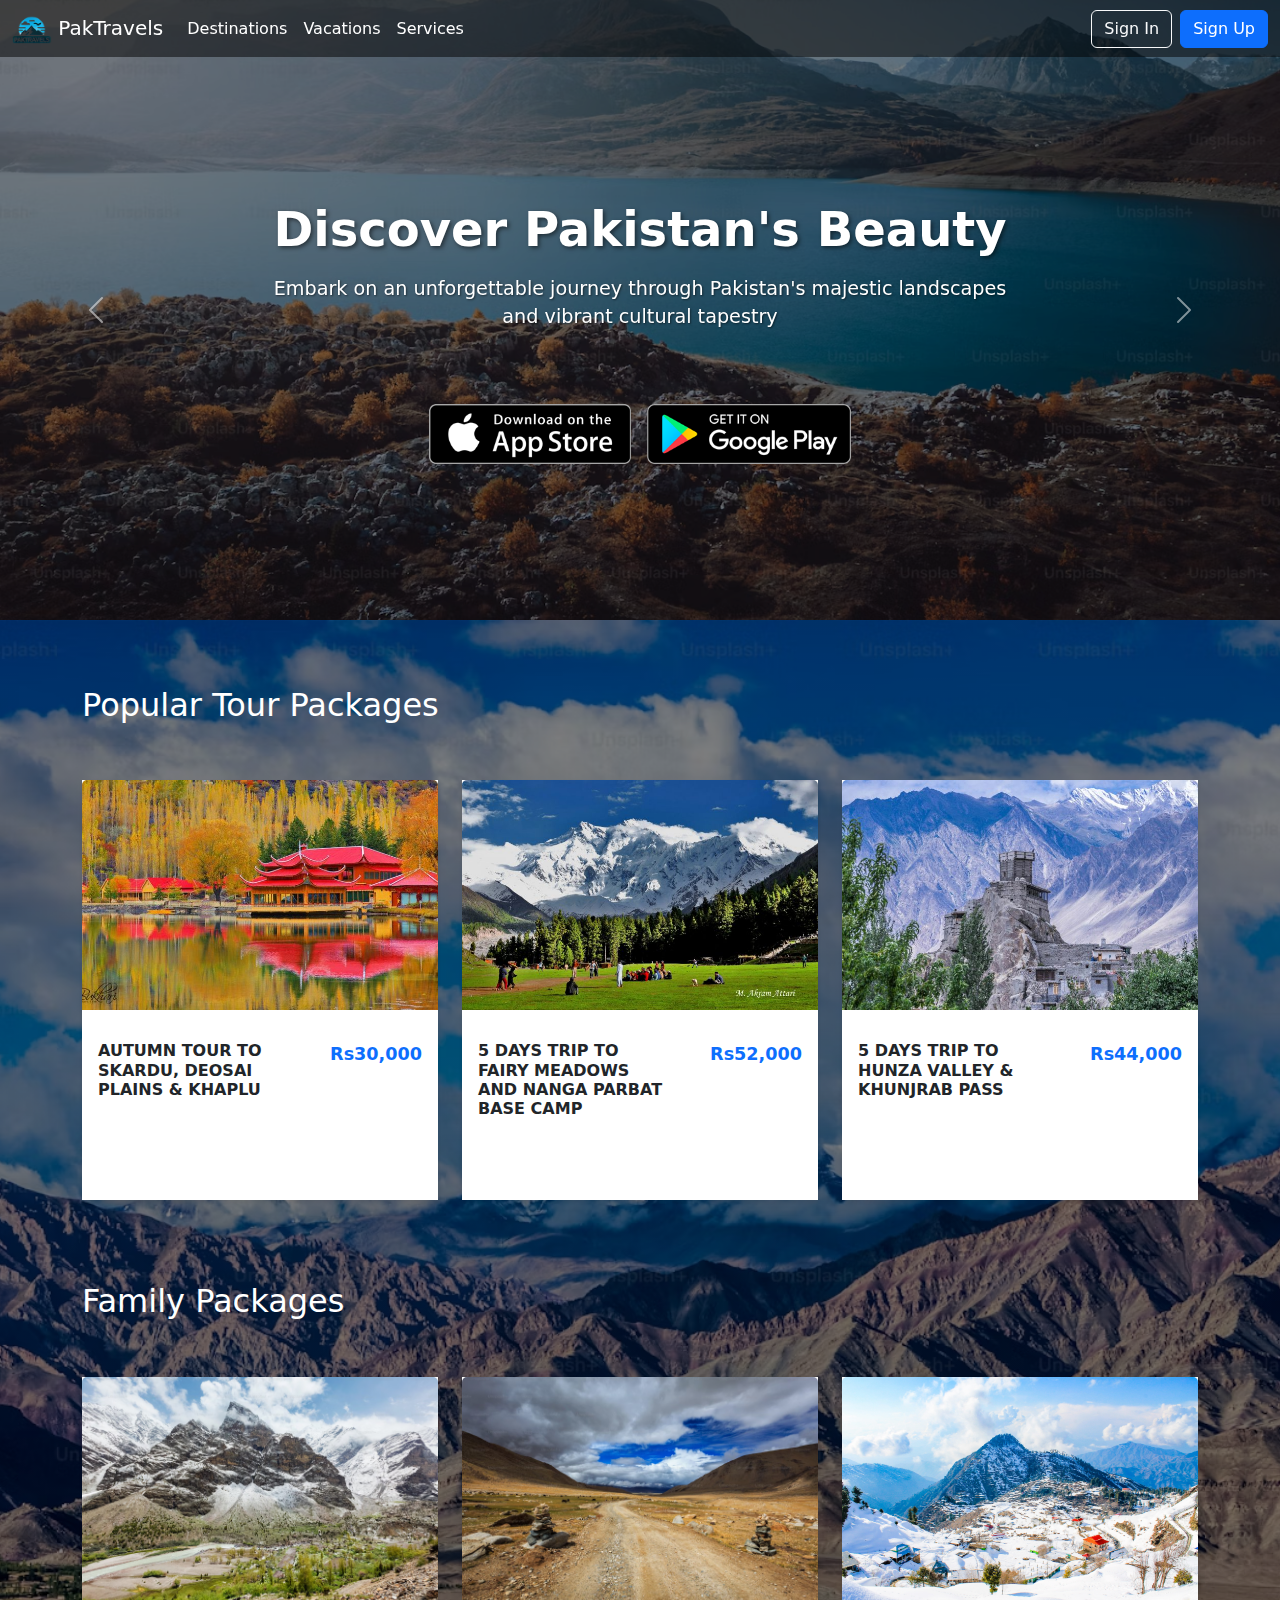
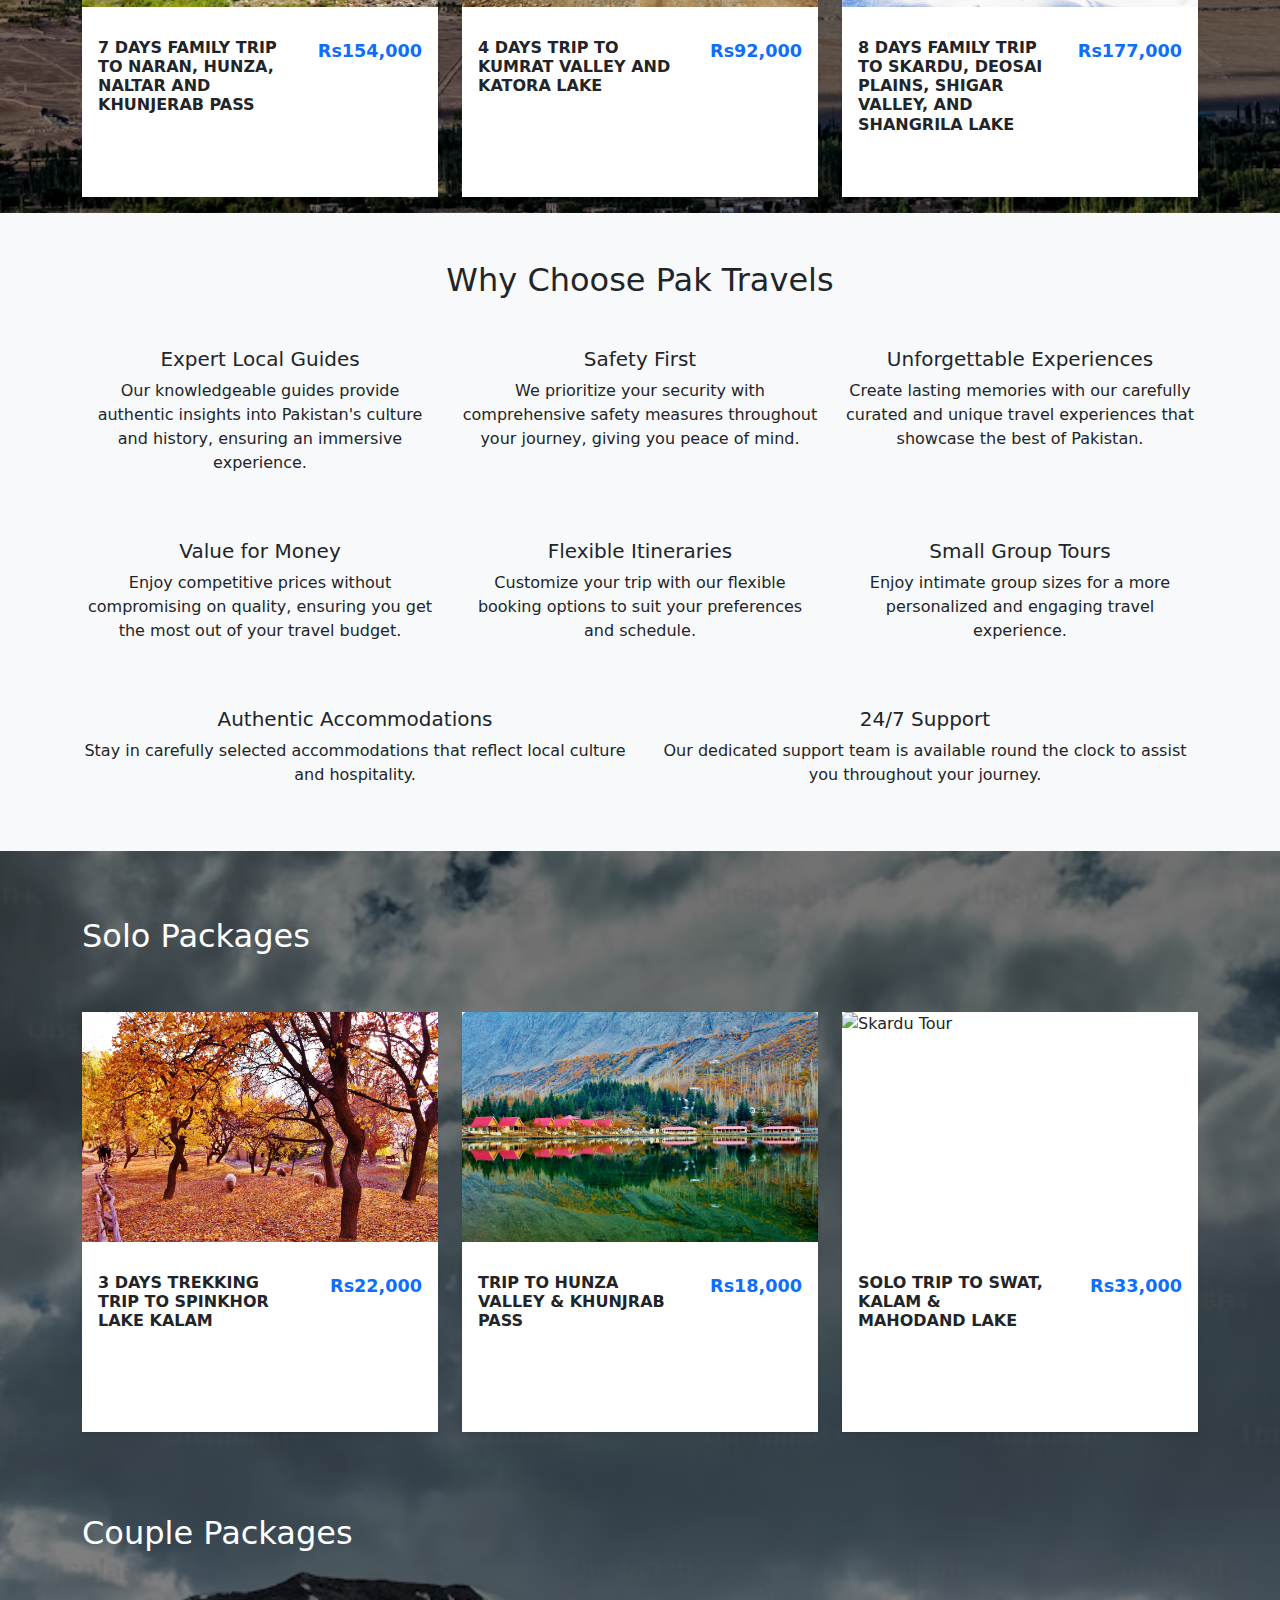
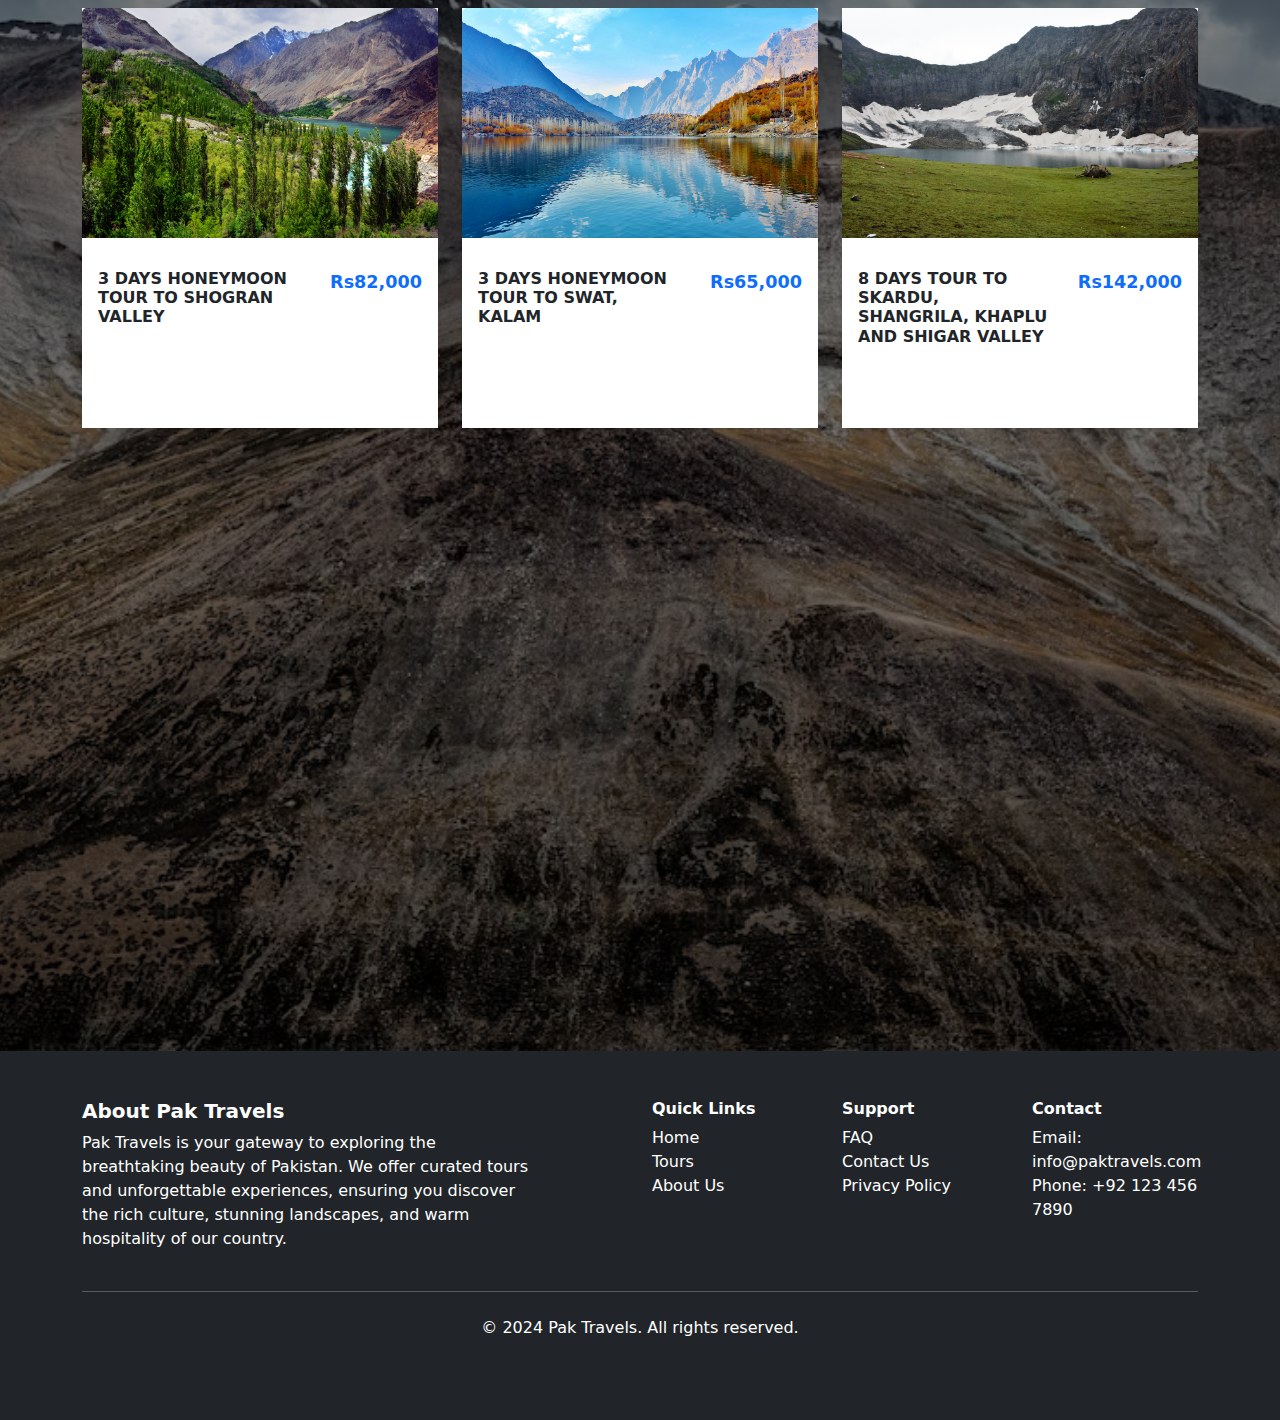
==== commit ef0c05c3: "Done Index" ====
--- a/index.html
+++ b/index.html
@@ -15,7 +15,7 @@
 <body>
 
     <!-- Carousel Section with Navbar Overlay -->
-    <div id="carouselExampleCaptions" class="carousel slide position-relative">
+    <div id="carouselExampleCaptions" class="carousel slide position-relative" data-bs-ride="carousel">
 
         <!-- Navbar Section -->
         <nav class="navbar navbar-expand-lg navbar-dark fixed-top w-100" id="mainNav"
@@ -42,9 +42,11 @@
                             <a class="nav-link text-white" href="#">Services</a>
                         </li>
                     </ul>
-                    <form class="d-flex" role="search">
-                        <button class="btn btn-success" type="submit" style="transition: all 0.3s;">Book Now</button>
-                    </form>
+                    <div class="d-flex flex-column flex-lg-row">
+                        <a href="#" class="btn btn-outline-light me-lg-2 mb-2 mb-lg-0"
+                            style="transition: all 0.3s;">Sign In</a>
+                        <a href="#" class="btn btn-primary" style="transition: all 0.3s;">Sign Up</a>
+                    </div>
                 </div>
             </div>
         </nav>
@@ -59,38 +61,18 @@
             });
         </script>
 
-        <div class="carousel-indicators">
-            <button type="button" data-bs-target="#carouselExampleCaptions" data-bs-slide-to="0" class="active"
-                aria-current="true" aria-label="Slide 1"></button>
-            <button type="button" data-bs-target="#carouselExampleCaptions" data-bs-slide-to="1"
-                aria-label="Slide 2"></button>
-            <button type="button" data-bs-target="#carouselExampleCaptions" data-bs-slide-to="2"
-                aria-label="Slide 3"></button>
-        </div>
         <div class="carousel-inner">
-            <div class="carousel-item active">
+            <div class="carousel-item active" data-bs-interval="2500">
                 <img src="Pictures/Carousel/1c.avif" class="d-block w-100" alt="..."
-                    style="filter: brightness(50%); object-fit: cover; height: 600px;">
-                <div class="carousel-caption d-none d-md-block">
-                    <h5>First slide label</h5>
-                    <p>Some representative placeholder content for the first slide.</p>
-                </div>
-            </div>
-            <div class="carousel-item">
+                    style="filter: brightness(50%); object-fit: cover; height: 620px;">
+            </div>
+            <div class="carousel-item" data-bs-interval="2500">
                 <img src="Pictures/Carousel/2c.avif" class="d-block w-100" alt="..."
-                    style="filter: brightness(50%); object-fit: cover; height: 600px;">
-                <div class="carousel-caption d-none d-md-block">
-                    <h5>Second slide label</h5>
-                    <p>Some representative placeholder content for the second slide.</p>
-                </div>
-            </div>
-            <div class="carousel-item">
+                    style="filter: brightness(50%); object-fit: cover; height: 620px;">
+            </div>
+            <div class="carousel-item" data-bs-interval="2500">
                 <img src="Pictures/Carousel/3c.avif" class="d-block w-100" alt="..."
-                    style="filter: brightness(50%); object-fit: cover; height: 600px;">
-                <div class="carousel-caption d-none d-md-block">
-                    <h5>Third slide label</h5>
-                    <p>Some representative placeholder content for the third slide.</p>
-                </div>
+                    style="filter: brightness(50%); object-fit: cover; height: 620px;">
             </div>
         </div>
         <button class="carousel-control-prev" type="button" data-bs-target="#carouselExampleCaptions"
@@ -103,15 +85,43 @@
             <span class="carousel-control-next-icon" aria-hidden="true"></span>
             <span class="visually-hidden">Next</span>
         </button>
+
+        <div class="position-absolute start-50 translate-middle text-center w-100" style="top: 45%;">
+            <h1 class="text-white mb-3"
+                style="font-size: clamp(2rem, 5vw, 3rem); font-weight: 700; text-shadow: 2px 2px 4px rgba(0,0,0,0.5);">
+                Discover Pakistan's
+                Beauty</h1>
+            <p class="text-white mb-4 px-3"
+                style="font-size: clamp(1rem, 2.5vw, 1.2rem); font-weight: 400; text-shadow: 1px 1px 2px rgba(0,0,0,0.5); max-width: 800px; margin: 0 auto;">
+                Embark on an unforgettable journey through Pakistan's majestic landscapes and vibrant cultural tapestry
+            </p>
+        </div>
+
+        <!-- Download options -->
+        <div class="position-absolute start-50 translate-middle text-center w-100" style="top: 70%;">
+            <div class="d-flex justify-content-center">
+                <a href="#" class="me-3"
+                    onclick="this.style.transform='scale(1.05)'; setTimeout(() => this.style.transform='scale(1)', 200)">
+                    <img src="Pictures/Apps/Apple.png" alt="Download on the App Store" class="img-fluid"
+                        style="height: 60px; width: auto; object-fit: contain; transition: transform 0.2s;">
+                </a>
+                <a href="#"
+                    onclick="this.style.transform='scale(1.05)'; setTimeout(() => this.style.transform='scale(1)', 200)">
+                    <img src="Pictures/Apps/Google.png" alt="Get it on Google Play" class="img-fluid"
+                        style="height: 60px; width: auto; object-fit: contain; transition: transform 0.2s;">
+                </a>
+            </div>
+        </div>
     </div>
 
     <!-- Packages Section -->
     <div
-        style="background-image: linear-gradient(rgba(0, 0, 0, 0.5), rgba(0, 0, 0, 0.5)), url('Pictures/Carousel/2c.avif'); background-size: cover; background-position: center; background-repeat: no-repeat; min-height: 200vh;">
+        style="background-image: linear-gradient(rgba(0, 0, 0, 0.5), rgba(0, 0, 0, 0.5)), url('Pictures/Carousel/2c.avif'); background-size: cover; background-position: center; background-repeat: no-repeat; min-height: 100vh;">
         <!-- Popular Packages -->
         <div class="container-fluid p-0">
             <div class="container position-relative py-3">
-                <h2 class="text-white text-start mb-4" style="margin-top: 50px; font-weight: 400;">Popular Tour Packages
+                <h2 class="text-white text-start mb-4" style="margin-top: 50px; font-weight: 400;">Popular Tour
+                    Packages
                 </h2>
             </div>
         </div>
@@ -129,11 +139,15 @@
                             <div class="card-body p-3 d-flex flex-column">
                                 <div class="d-flex justify-content-between align-items-start flex-grow-1"
                                     style="margin-top: 15px;">
-                                    <h6 class="card-title fw-bold text-start mb-2" style="flex: 1; max-width: 70%;">
-                                        <strong>AUTUMN TOUR TO SKARDU, DEOSAI PLAINS & KHAPLU</strong>
-                                    </h6>
-                                    <span class="text-end ms-2 text-primary"
-                                        style="font-size: 1.1rem; font-weight: 800;">Rs30,000</span>
+                                    <div style="flex: 1; max-width: 60%;">
+                                        <h6 class="card-title fw-bold text-start mb-2">
+                                            <strong>AUTUMN TOUR TO SKARDU, DEOSAI PLAINS & KHAPLU</strong>
+                                        </h6>
+                                    </div>
+                                    <div class="text-end" style="flex: 0 0 auto;">
+                                        <span class="text-primary"
+                                            style="font-size: 1.1rem; font-weight: 800;">Rs30,000</span>
+                                    </div>
                                 </div>
                             </div>
                         </div>
@@ -149,11 +163,15 @@
                             <div class="card-body p-3 d-flex flex-column">
                                 <div class="d-flex justify-content-between align-items-start flex-grow-1"
                                     style="margin-top: 15px;">
-                                    <h6 class="card-title fw-bold text-start mb-2" style="flex: 1; max-width: 70%;">
-                                        <strong>5 DAYS TRIP TO FAIRY MEADOWS AND NANGA PARBAT BASE CAMP</strong>
-                                    </h6>
-                                    <span class="text-end ms-2 text-primary"
-                                        style="font-size: 1.1rem; font-weight: 800;">Rs52,000</span>
+                                    <div style="flex: 1; max-width: 60%;">
+                                        <h6 class="card-title fw-bold text-start mb-2">
+                                            <strong>5 DAYS TRIP TO FAIRY MEADOWS AND NANGA PARBAT BASE CAMP</strong>
+                                        </h6>
+                                    </div>
+                                    <div class="text-end" style="flex: 0 0 auto;">
+                                        <span class="text-primary"
+                                            style="font-size: 1.1rem; font-weight: 800;">Rs52,000</span>
+                                    </div>
                                 </div>
                             </div>
                         </div>
@@ -169,11 +187,15 @@
                             <div class="card-body p-3 d-flex flex-column">
                                 <div class="d-flex justify-content-between align-items-start flex-grow-1"
                                     style="margin-top: 15px;">
-                                    <h6 class="card-title fw-bold text-start mb-2" style="flex: 1; max-width: 70%;">
-                                        <strong>5 DAYS TRIP TO HUNZA VALLEY & KHUNJRAB PASS</strong>
-                                    </h6>
-                                    <span class="text-end ms-2 text-primary"
-                                        style="font-size: 1.1rem; font-weight: 800;">Rs44,000</span>
+                                    <div style="flex: 1; max-width: 60%;">
+                                        <h6 class="card-title fw-bold text-start mb-2">
+                                            <strong>5 DAYS TRIP TO HUNZA VALLEY & KHUNJRAB PASS</strong>
+                                        </h6>
+                                    </div>
+                                    <div class="text-end" style="flex: 0 0 auto;">
+                                        <span class="text-primary"
+                                            style="font-size: 1.1rem; font-weight: 800;">Rs44,000</span>
+                                    </div>
                                 </div>
                             </div>
                         </div>
@@ -185,7 +207,8 @@
         <!-- Family Packages -->
         <div class="container-fluid p-0">
             <div class="container position-relative py-3">
-                <h2 class="text-white text-start mb-4" style="margin-top: 50px; font-weight: 400;">Family Packages</h2>
+                <h2 class="text-white text-start mb-4" style="margin-top: 50px; font-weight: 400;">Family Packages
+                </h2>
             </div>
         </div>
         <div class="container-fluid p-0">
@@ -202,11 +225,16 @@
                             <div class="card-body p-3 d-flex flex-column">
                                 <div class="d-flex justify-content-between align-items-start flex-grow-1"
                                     style="margin-top: 15px;">
-                                    <h6 class="card-title fw-bold text-start mb-2" style="flex: 1; max-width: 70%;">
-                                        <strong>7 DAYS FAMILY TRIP TO NARAN, HUNZA, NALTAR AND KHUNJERAB PASS</strong>
-                                    </h6>
-                                    <span class="text-end ms-2 text-primary"
-                                        style="font-size: 1.1rem; font-weight: 800;">Rs154,000</span>
+                                    <div style="flex: 1; max-width: 60%;">
+                                        <h6 class="card-title fw-bold text-start mb-2">
+                                            <strong>7 DAYS FAMILY TRIP TO NARAN, HUNZA, NALTAR AND KHUNJERAB
+                                                PASS</strong>
+                                        </h6>
+                                    </div>
+                                    <div class="text-end" style="flex: 0 0 auto;">
+                                        <span class="text-primary"
+                                            style="font-size: 1.1rem; font-weight: 800;">Rs154,000</span>
+                                    </div>
                                 </div>
                             </div>
                         </div>
@@ -222,11 +250,15 @@
                             <div class="card-body p-3 d-flex flex-column">
                                 <div class="d-flex justify-content-between align-items-start flex-grow-1"
                                     style="margin-top: 15px;">
-                                    <h6 class="card-title fw-bold text-start mb-2" style="flex: 1; max-width: 70%;">
-                                        <strong>4 DAYS TRIP TO KUMRAT VALLEY AND KATORA LAKE</strong>
-                                    </h6>
-                                    <span class="text-end ms-2 text-primary"
-                                        style="font-size: 1.1rem; font-weight: 800;">Rs92,000</span>
+                                    <div style="flex: 1; max-width: 60%;">
+                                        <h6 class="card-title fw-bold text-start mb-2">
+                                            <strong>4 DAYS TRIP TO KUMRAT VALLEY AND KATORA LAKE</strong>
+                                        </h6>
+                                    </div>
+                                    <div class="text-end" style="flex: 0 0 auto;">
+                                        <span class="text-primary"
+                                            style="font-size: 1.1rem; font-weight: 800;">Rs92,000</span>
+                                    </div>
                                 </div>
                             </div>
                         </div>
@@ -242,19 +274,25 @@
                             <div class="card-body p-3 d-flex flex-column">
                                 <div class="d-flex justify-content-between align-items-start flex-grow-1"
                                     style="margin-top: 15px;">
-                                    <h6 class="card-title fw-bold text-start mb-2" style="flex: 1; max-width: 70%;">
-                                        <strong>8 DAYS FAMILY TRIP TO SKARDU, DEOSAI PLAINS, SHIGAR VALLEY, AND
-                                            SHANGRILA LAKE</strong>
-                                    </h6>
-                                    <span class="text-end ms-2 text-primary"
-                                        style="font-size: 1.1rem; font-weight: 800;">Rs177,000</span>
-                                </div>
-                            </div>
-                        </div>
-                    </div>
-                </div>
-            </div>
-        </div>
+                                    <div style="flex: 1; max-width: 60%;">
+                                        <h6 class="card-title fw-bold text-start mb-2">
+                                            <strong>8 DAYS FAMILY TRIP TO SKARDU, DEOSAI PLAINS, SHIGAR VALLEY, AND
+                                                SHANGRILA LAKE</strong>
+                                        </h6>
+                                    </div>
+                                    <div class="text-end" style="flex: 0 0 auto;">
+                                        <span class="text-primary"
+                                            style="font-size: 1.1rem; font-weight: 800;">Rs177,000</span>
+                                    </div>
+                                </div>
+                            </div>
+                        </div>
+                    </div>
+                </div>
+            </div>
+        </div>
+    </div>
+
 
 
     </div>
@@ -275,7 +313,7 @@
                         <i class="bi bi-globe text-primary mb-3" style="font-size: 2.5rem;"></i>
                         <h5>Expert Local Guides</h5>
                         <p>Our knowledgeable guides provide authentic insights into Pakistan's
-                            culture and history.</p>
+                            culture and history, ensuring an immersive experience.</p>
                     </div>
                 </div>
                 <div class="col-md-4">
@@ -283,7 +321,7 @@
                         <i class="bi bi-shield-check text-primary mb-3" style="font-size: 2.5rem;"></i>
                         <h5>Safety First</h5>
                         <p>We prioritize your security with comprehensive safety measures
-                            throughout your journey.</p>
+                            throughout your journey, giving you peace of mind.</p>
                     </div>
                 </div>
                 <div class="col-md-4">
@@ -291,7 +329,49 @@
                         <i class="bi bi-heart text-primary mb-3" style="font-size: 2.5rem;"></i>
                         <h5>Unforgettable Experiences</h5>
                         <p>Create lasting memories with our carefully curated and unique travel
-                            experiences.</p>
+                            experiences that showcase the best of Pakistan.</p>
+                    </div>
+                </div>
+            </div>
+            <div class="row g-4 mt-4">
+                <div class="col-md-4">
+                    <div class="text-center">
+                        <i class="bi bi-cash-coin text-primary mb-3" style="font-size: 2.5rem;"></i>
+                        <h5>Value for Money</h5>
+                        <p>Enjoy competitive prices without compromising on quality, ensuring you get the most out of
+                            your travel budget.</p>
+                    </div>
+                </div>
+                <div class="col-md-4">
+                    <div class="text-center">
+                        <i class="bi bi-calendar-check text-primary mb-3" style="font-size: 2.5rem;"></i>
+                        <h5>Flexible Itineraries</h5>
+                        <p>Customize your trip with our flexible booking options to suit your preferences and schedule.
+                        </p>
+                    </div>
+                </div>
+                <div class="col-md-4">
+                    <div class="text-center">
+                        <i class="bi bi-people text-primary mb-3" style="font-size: 2.5rem;"></i>
+                        <h5>Small Group Tours</h5>
+                        <p>Enjoy intimate group sizes for a more personalized and engaging travel experience.</p>
+                    </div>
+                </div>
+            </div>
+            <div class="row g-4 mt-4">
+                <div class="col-md-6">
+                    <div class="text-center">
+                        <i class="bi bi-house-heart text-primary mb-3" style="font-size: 2.5rem;"></i>
+                        <h5>Authentic Accommodations</h5>
+                        <p>Stay in carefully selected accommodations that reflect local culture and hospitality.</p>
+                    </div>
+                </div>
+                <div class="col-md-6">
+                    <div class="text-center">
+                        <i class="bi bi-headset text-primary mb-3" style="font-size: 2.5rem;"></i>
+                        <h5>24/7 Support</h5>
+                        <p>Our dedicated support team is available round the clock to assist you throughout your
+                            journey.</p>
                     </div>
                 </div>
             </div>
@@ -302,6 +382,7 @@
     <!-- Packages Section -->
     <div
         style="background-image: linear-gradient(rgba(0, 0, 0, 0.5), rgba(0, 0, 0, 0.5)), url('Pictures/Carousel/3c.avif'); background-size: cover; background-position: center; background-repeat: no-repeat; min-height: 200vh;">
+
         <!-- Solo Packages -->
         <div class="container-fluid p-0">
             <div class="container position-relative py-3">
@@ -322,11 +403,15 @@
                             <div class="card-body p-3 d-flex flex-column">
                                 <div class="d-flex justify-content-between align-items-start flex-grow-1"
                                     style="margin-top: 15px;">
-                                    <h6 class="card-title fw-bold text-start mb-2" style="flex: 1; max-width: 70%;">
-                                        <strong> 3 DAYS TREKKING TRIP TO SPINKHOR LAKE KALAM</strong>
-                                    </h6>
-                                    <span class="text-end ms-2 text-primary"
-                                        style="font-size: 1.1rem; font-weight: 800;">Rs22,000</span>
+                                    <div style="flex: 1; max-width: 60%;">
+                                        <h6 class="card-title fw-bold text-start mb-2">
+                                            <strong> 3 DAYS TREKKING TRIP TO SPINKHOR LAKE KALAM</strong>
+                                        </h6>
+                                    </div>
+                                    <div class="text-end" style="flex: 0 0 auto;">
+                                        <span class="text-primary"
+                                            style="font-size: 1.1rem; font-weight: 800;">Rs22,000</span>
+                                    </div>
                                 </div>
                             </div>
                         </div>
@@ -342,11 +427,15 @@
                             <div class="card-body p-3 d-flex flex-column">
                                 <div class="d-flex justify-content-between align-items-start flex-grow-1"
                                     style="margin-top: 15px;">
-                                    <h6 class="card-title fw-bold text-start mb-2" style="flex: 1; max-width: 70%;">
-                                        <strong> TRIP TO HUNZA VALLEY & KHUNJRAB PASS</strong>
-                                    </h6>
-                                    <span class="text-end ms-2 text-primary"
-                                        style="font-size: 1.1rem; font-weight: 800;">Rs18,000</span>
+                                    <div style="flex: 1; max-width: 60%;">
+                                        <h6 class="card-title fw-bold text-start mb-2">
+                                            <strong> TRIP TO HUNZA VALLEY & KHUNJRAB PASS</strong>
+                                        </h6>
+                                    </div>
+                                    <div class="text-end" style="flex: 0 0 auto;">
+                                        <span class="text-primary"
+                                            style="font-size: 1.1rem; font-weight: 800;">Rs18,000</span>
+                                    </div>
                                 </div>
                             </div>
                         </div>
@@ -362,11 +451,15 @@
                             <div class="card-body p-3 d-flex flex-column">
                                 <div class="d-flex justify-content-between align-items-start flex-grow-1"
                                     style="margin-top: 15px;">
-                                    <h6 class="card-title fw-bold text-start mb-2" style="flex: 1; max-width: 70%;">
-                                        <strong>SOLO TRIP TO SWAT, KALAM & MAHODAND LAKE</strong>
-                                    </h6>
-                                    <span class="text-end ms-2 text-primary"
-                                        style="font-size: 1.1rem; font-weight: 800;">Rs33,000</span>
+                                    <div style="flex: 1; max-width: 60%;">
+                                        <h6 class="card-title fw-bold text-start mb-2">
+                                            <strong>SOLO TRIP TO SWAT, KALAM & MAHODAND LAKE</strong>
+                                        </h6>
+                                    </div>
+                                    <div class="text-end" style="flex: 0 0 auto;">
+                                        <span class="text-primary"
+                                            style="font-size: 1.1rem; font-weight: 800;">Rs33,000</span>
+                                    </div>
                                 </div>
                             </div>
                         </div>
@@ -395,11 +488,15 @@
                             <div class="card-body p-3 d-flex flex-column">
                                 <div class="d-flex justify-content-between align-items-start flex-grow-1"
                                     style="margin-top: 15px;">
-                                    <h6 class="card-title fw-bold text-start mb-2" style="flex: 1; max-width: 70%;">
-                                        <strong>3 DAYS HONEYMOON TOUR TO SHOGRAN VALLEY</strong>
-                                    </h6>
-                                    <span class="text-end ms-2 text-primary"
-                                        style="font-size: 1.1rem; font-weight: 800;">Rs82,000</span>
+                                    <div style="flex: 1; max-width: 60%;">
+                                        <h6 class="card-title fw-bold text-start mb-2">
+                                            <strong>3 DAYS HONEYMOON TOUR TO SHOGRAN VALLEY</strong>
+                                        </h6>
+                                    </div>
+                                    <div class="text-end" style="flex: 0 0 auto;">
+                                        <span class="text-primary"
+                                            style="font-size: 1.1rem; font-weight: 800;">Rs82,000</span>
+                                    </div>
                                 </div>
                             </div>
                         </div>
@@ -415,11 +512,15 @@
                             <div class="card-body p-3 d-flex flex-column">
                                 <div class="d-flex justify-content-between align-items-start flex-grow-1"
                                     style="margin-top: 15px;">
-                                    <h6 class="card-title fw-bold text-start mb-2" style="flex: 1; max-width: 70%;">
-                                        <strong>3 DAYS HONEYMOON TOUR TO SWAT, KALAM</strong>
-                                    </h6>
-                                    <span class="text-end ms-2 text-primary"
-                                        style="font-size: 1.1rem; font-weight: 800;">Rs65,000</span>
+                                    <div style="flex: 1; max-width: 60%;">
+                                        <h6 class="card-title fw-bold text-start mb-2">
+                                            <strong>3 DAYS HONEYMOON TOUR TO SWAT, KALAM</strong>
+                                        </h6>
+                                    </div>
+                                    <div class="text-end" style="flex: 0 0 auto;">
+                                        <span class="text-primary"
+                                            style="font-size: 1.1rem; font-weight: 800;">Rs65,000</span>
+                                    </div>
                                 </div>
                             </div>
                         </div>
@@ -435,12 +536,16 @@
                             <div class="card-body p-3 d-flex flex-column">
                                 <div class="d-flex justify-content-between align-items-start flex-grow-1"
                                     style="margin-top: 15px;">
-                                    <h6 class="card-title fw-bold text-start mb-2" style="flex: 1; max-width: 70%;">
-                                        <strong>8 DAYS TOUR TO SKARDU, SHANGRILA, KHAPLU AND SHIGAR
-                                            VALLEY</strong>
-                                    </h6>
-                                    <span class="text-end ms-2 text-primary"
-                                        style="font-size: 1.1rem; font-weight: 800;">Rs142,000</span>
+                                    <div style="flex: 1; max-width: 60%;">
+                                        <h6 class="card-title fw-bold text-start mb-2">
+                                            <strong>8 DAYS TOUR TO SKARDU, SHANGRILA, KHAPLU AND SHIGAR
+                                                VALLEY</strong>
+                                        </h6>
+                                    </div>
+                                    <div class="text-end" style="flex: 0 0 auto;">
+                                        <span class="text-primary"
+                                            style="font-size: 1.1rem; font-weight: 800;">Rs142,000</span>
+                                    </div>
                                 </div>
                             </div>
                         </div>
@@ -449,6 +554,22 @@
             </div>
         </div>
     </div>
+
+    <style>
+        @media (max-width: 576px) {
+            .container {
+                padding-left: 10px;
+                padding-right: 10px;
+                padding-bottom: -40px;
+            }
+
+            .card {
+                width: 90% !important;
+                margin-left: auto !important;
+                margin-right: auto !important;
+            }
+        }
+    </style>
 
     <!-- Footer -->
     <footer class="bg-dark text-light py-5">
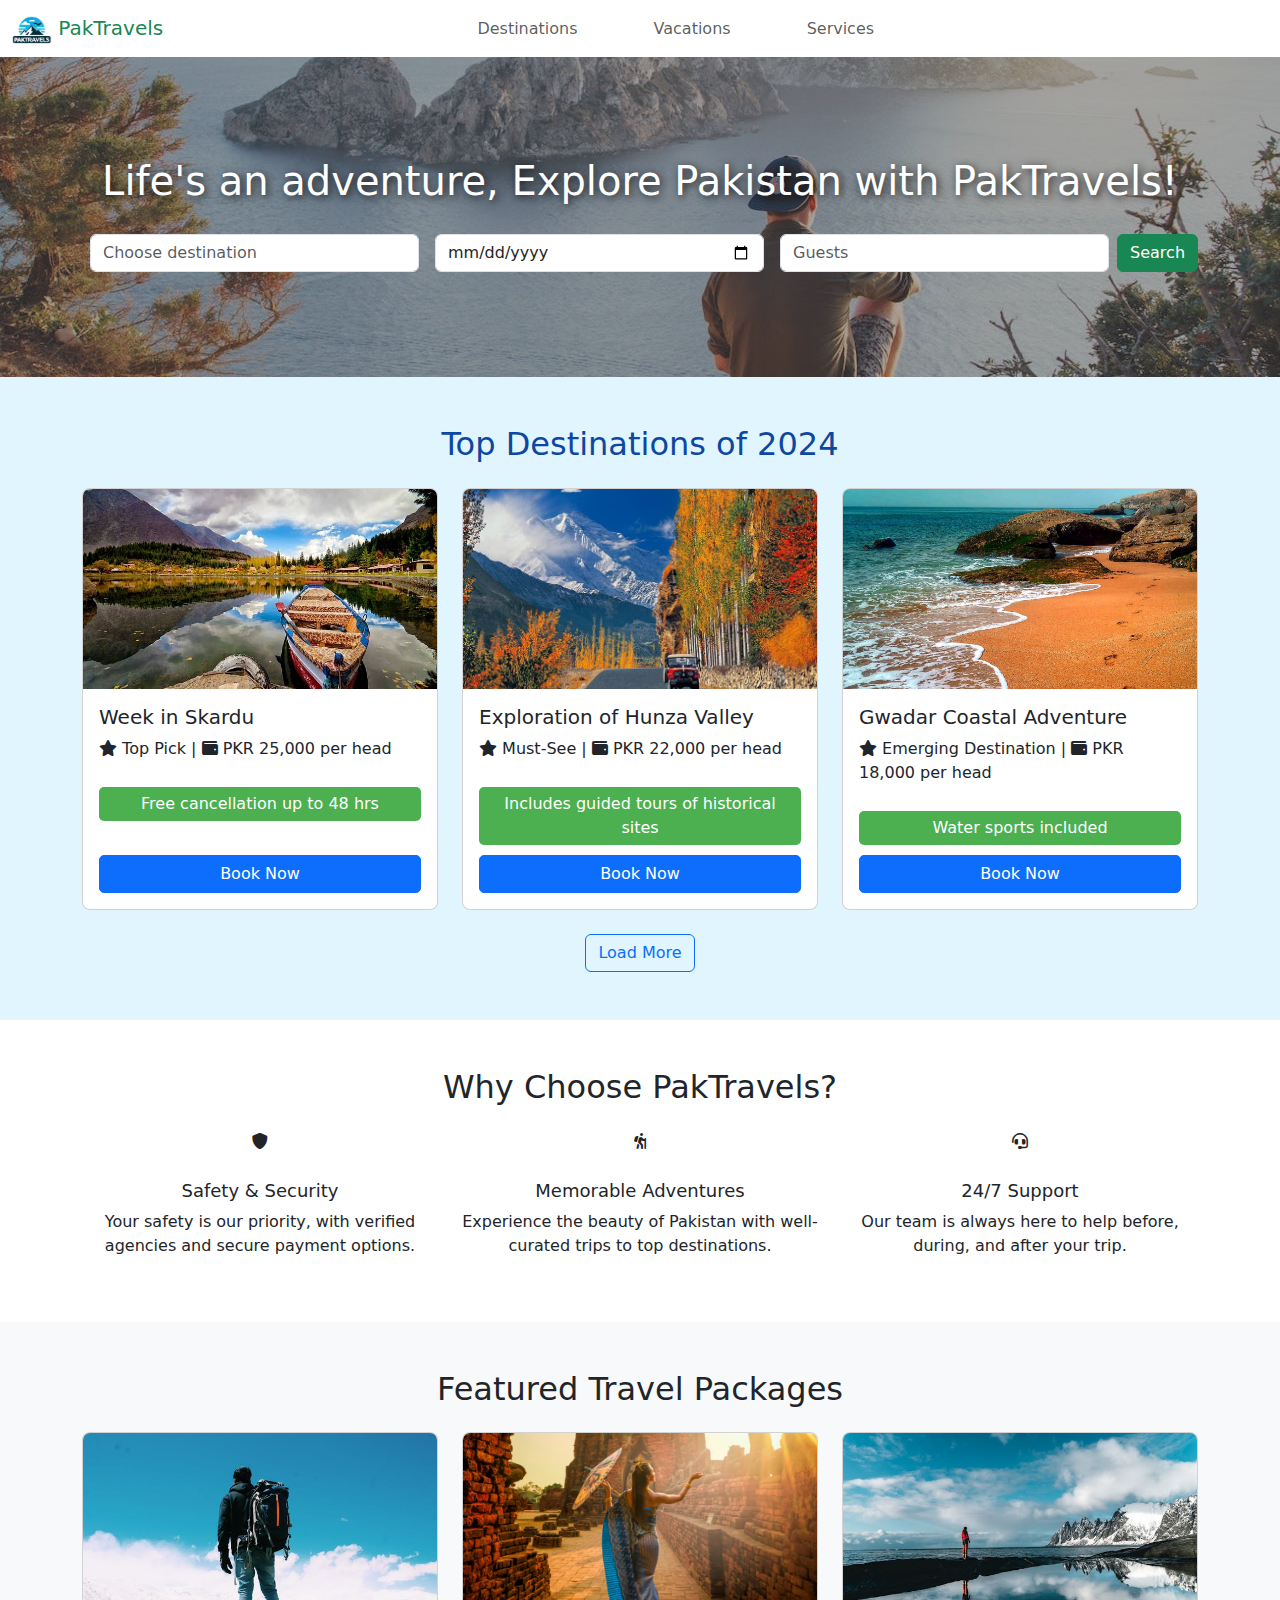
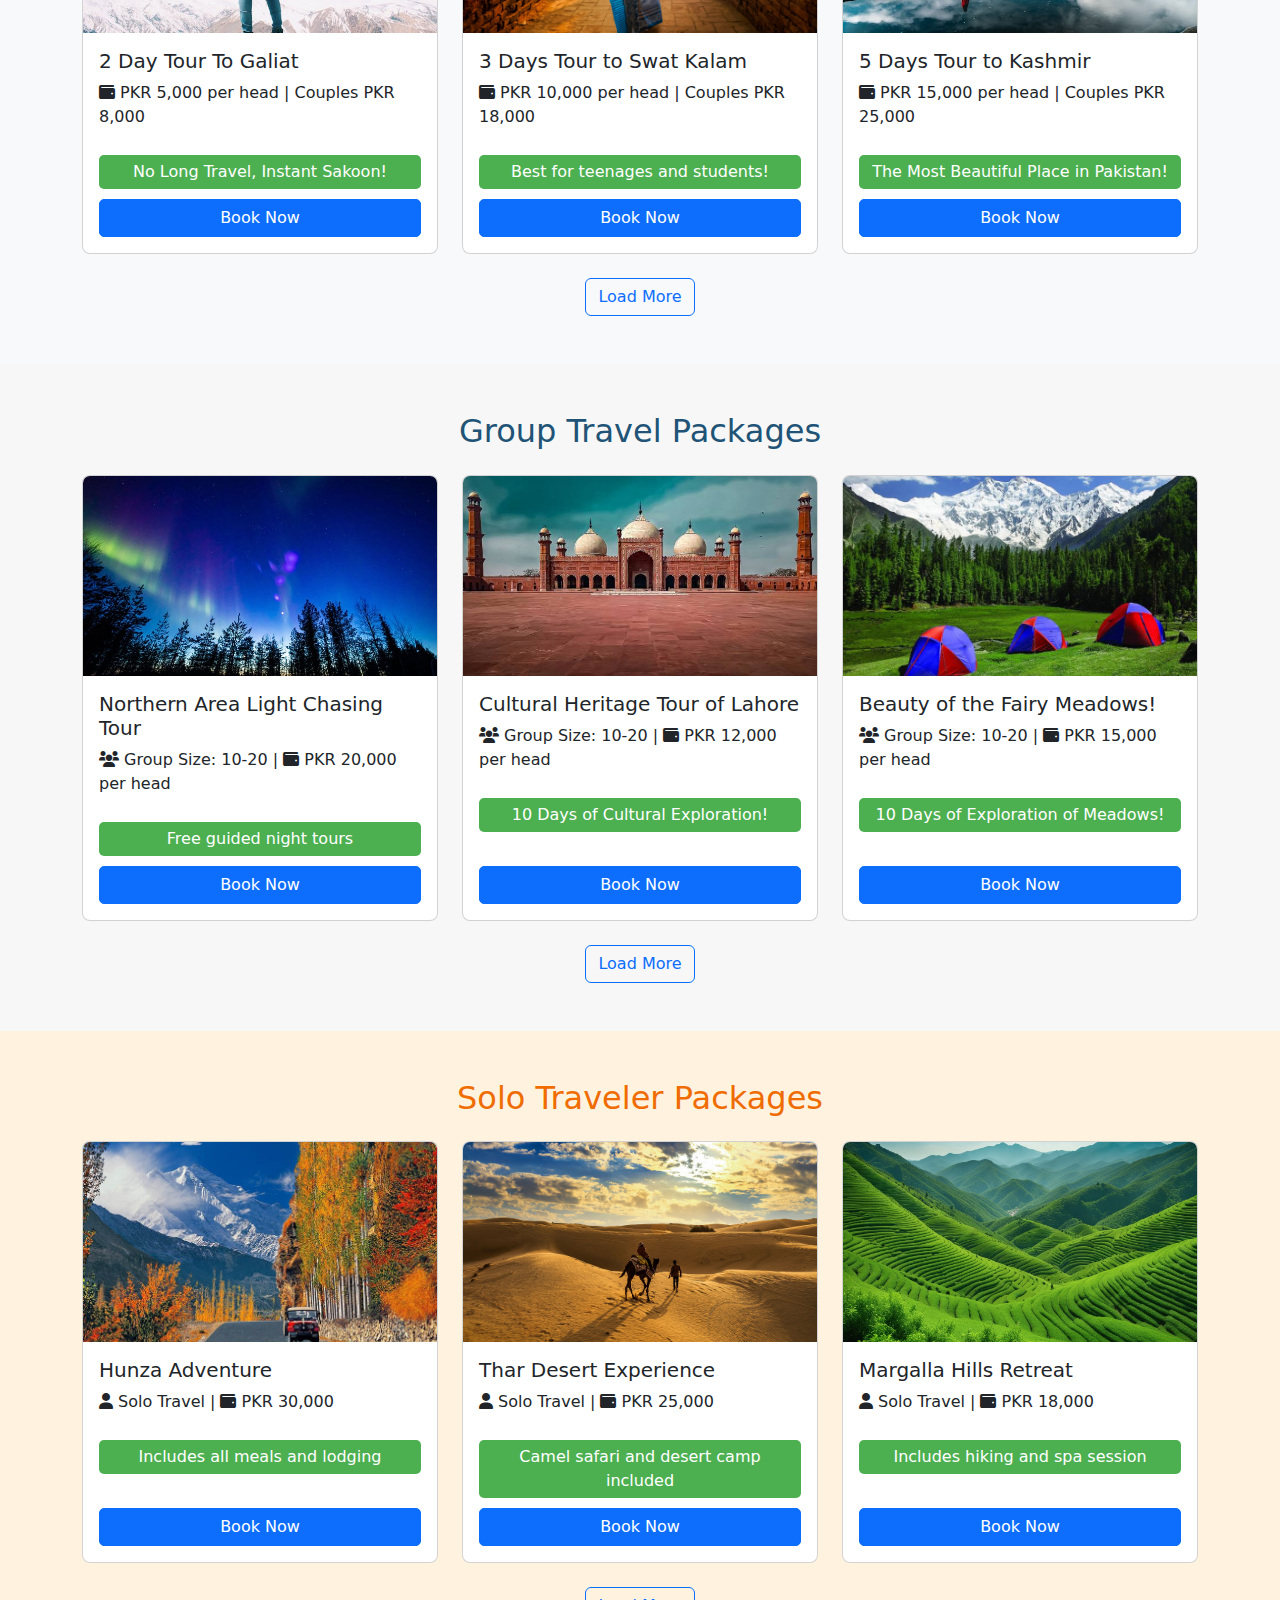
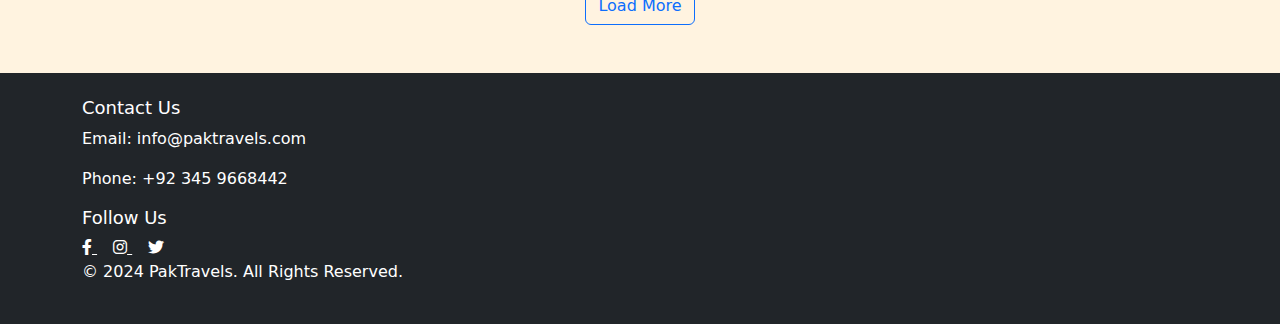
==== commit 65a2b47a: "fuck" ====
--- a/index.html
+++ b/index.html
@@ -1,638 +1,454 @@
 <!DOCTYPE html>
 <html lang="en">
-
 <head>
     <meta charset="UTF-8">
     <meta name="viewport" content="width=device-width, initial-scale=1.0">
-    <link href="https://cdn.jsdelivr.net/npm/bootstrap@5.3.3/dist/css/bootstrap.min.css" rel="stylesheet"
-        integrity="sha384-QWTKZyjpPEjISv5WaRU9OFeRpok6YctnYmDr5pNlyT2bRjXh0JMhjY6hW+ALEwIH" crossorigin="anonymous">
     <title>PakTravels - Explore Pakistan Securely</title>
-    <link href="https://cdnjs.cloudflare.com/ajax/libs/bootstrap-icons/1.10.0/font/bootstrap-icons.min.css"
-        rel="stylesheet">
-    <link rel="icon" href="logo-bg-free.png">
+    <link href="https://cdn.jsdelivr.net/npm/bootstrap@5.3.0-alpha1/dist/css/bootstrap.min.css" rel="stylesheet">
+    <link rel="stylesheet" href="https://cdnjs.cloudflare.com/ajax/libs/font-awesome/6.0.0-beta3/css/all.min.css">
+    <link rel="icon" href="media/logo/logo-bg-free.png">
+
+    <style>
+        .hero-section {
+            background: url('media/hero.jpg') center/cover no-repeat;
+            color: white;
+            padding: 100px 15px;
+            position: relative;
+        }
+
+        .hero-section:before {
+            content: '';
+            position: absolute;
+            top: 0;
+            left: 0;
+            right: 0;
+            bottom: 0;
+            background: rgba(81, 80, 80, 0.5); /* Dark overlay */
+            z-index: 1;
+        }
+
+        .hero-section h1 {
+            position: relative;
+            z-index: 2;
+            color: #FFFFFF;
+            text-shadow: 2px 2px 8px rgba(0, 0, 0, 0.8);
+            font-size: 2.5rem; /* Adjust size as needed */
+        }
+
+        .search-form {
+            position: relative;
+            z-index: 2;
+        }
+
+        .search-form .form-control, .search-form .btn {
+            margin-top: 5px;
+            margin-bottom: 5px;
+        }
+
+        @media (max-width: 576px) {
+            .search-form {
+                flex-direction: column; /* Stacks the form elements vertically on small screens */
+                align-items: center;
+            }
+            .search-form .form-control, .search-form .btn {
+                width: 100%; /* Full width for small devices */
+                margin-left: 0; /* Remove left margin if any */
+            }
+        }
+
+        .why-choose-us img {
+            width: 50px;
+            height: 50px;
+        }
+
+        .why-choose-us h5 {
+            margin-top: 15px;
+            font-size: 18px;
+        }
+
+        footer {
+            background-color: #343a40;
+        }
+
+        footer h5 {
+            font-size: 18px;
+        }
+
+        footer a {
+            color: white;
+        }
+
+        @media (min-width: 992px) { /* Adjust depending on when your navbar expands */
+            .navbar .container-fluid {
+                display: flex;
+                justify-content: space-between; /* Ensures the logo and nav items are on opposite ends */
+            }
+            .navbar-nav .nav-item {
+                margin-left: 30px; /* Increase spacing between nav items */
+                margin-right: 30px; /* Symmetrical spacing for aesthetic balance */
+            }
+            .navbar-nav .nav-item:first-child {
+                margin-left: 0; /* Remove extra margin from the first item */
+            }
+            .navbar-nav .nav-item:last-child {
+                margin-right: 0; /* Remove extra margin from the last item */
+            }
+            #navbarNav {
+                display: flex;
+                justify-content: space-between; /* This will spread nav items and button apart */
+                align-items: center; /* Keeps items vertically aligned */
+                width: 100%; /* Ensures the navbar collapse takes full width */
+            }
+            .navbar-nav {
+                justify-content: center; /* Keeps nav items centered in the available space */
+            }
+        }
+
+        .card {
+            transition: transform 0.3s ease-in-out, box-shadow 0.3s ease-in-out;
+            border-radius: 8px;
+            overflow: hidden;
+            height: 100%; /* Ensures all cards in the same row are of equal height */
+        }
+
+        .card-img-top {
+            width: 100%; /* Ensure the image takes up all available width */
+            height: 200px; /* Fixed height for all images */
+            object-fit: cover; /* Ensures images cover the area without distorting aspect ratio */
+        }
+
+        .card-body {
+            display: flex;
+            flex-direction: column;
+            justify-content: space-between;
+        }
+
+        .card:hover {
+            transform: scale(1.03);
+            box-shadow: 0 6px 12px rgba(0,0,0,0.15);
+        }
+
+        .offer-tag {
+            background-color: #4caf50; /* Green background for offer tag */
+            color: white;
+            padding: 5px 10px; /* Adjust padding for a better fit */
+            margin-top: 10px;
+            margin-bottom: 10px; /* Added bottom margin for separation */
+            border-radius: 5px;
+            display: block; /* Ensures it takes the full width below the text */
+            text-align: center; /* Centers text within the tag */
+        }
+
+        .btn-primary {
+            width: 100%; /* Ensures button width is consistent */
+            border-radius: 5px; /* Rounded corners for the button */
+        }
+
+
+        @media (max-width: 768px) {
+            .card {
+                margin-bottom: 20px;
+            }
+            .card-img-top {
+                height: 250px; /* Slightly larger images on smaller screens */
+            }
+        }
+
+
+
+    </style>
 </head>
-
 <body>
-
-    <!-- Carousel Section with Navbar Overlay -->
-    <div id="carouselExampleCaptions" class="carousel slide position-relative" data-bs-ride="carousel">
-
-        <!-- Navbar Section -->
-        <nav class="navbar navbar-expand-lg navbar-dark fixed-top w-100" id="mainNav"
-            style="z-index: 1000; background-color: rgba(0,0,0,0.5); transition: background-color 0.3s ease;">
-            <div class="container-fluid">
-                <a class="navbar-brand text-white" href="#">
-                    <img src="logo-bg-free.png" alt="logo" style="max-width: 40px;">
-                    PakTravels
-                </a>
-                <button class="navbar-toggler" type="button" data-bs-toggle="collapse"
-                    data-bs-target="#navbarTogglerDemo01" aria-controls="navbarTogglerDemo01" aria-expanded="false"
-                    aria-label="Toggle navigation">
-                    <span class="navbar-toggler-icon"></span>
-                </button>
-                <div class="collapse navbar-collapse" id="navbarTogglerDemo01">
-                    <ul class="navbar-nav me-auto mb-2 mb-lg-0">
-                        <li class="nav-item">
-                            <a class="nav-link active text-white" aria-current="page" href="#">Destinations</a>
-                        </li>
-                        <li class="nav-item">
-                            <a class="nav-link text-white" href="#">Vacations</a>
-                        </li>
-                        <li class="nav-item">
-                            <a class="nav-link text-white" href="#">Services</a>
-                        </li>
-                    </ul>
-                    <div class="d-flex flex-column flex-lg-row">
-                        <a href="#" class="btn btn-outline-light me-lg-2 mb-2 mb-lg-0"
-                            style="transition: all 0.3s;">Sign In</a>
-                        <a href="#" class="btn btn-primary" style="transition: all 0.3s;">Sign Up</a>
-                    </div>
-                </div>
-            </div>
-        </nav>
-        <script>
-            window.addEventListener('scroll', function () {
-                var navbar = document.getElementById('mainNav');
-                if (window.scrollY > 50) {
-                    navbar.style.backgroundColor = 'rgba(0,0,0,0.8)';
-                } else {
-                    navbar.style.backgroundColor = 'rgba(0,0,0,0.5)';
-                }
-            });
-        </script>
-
-        <div class="carousel-inner">
-            <div class="carousel-item active" data-bs-interval="2500">
-                <img src="Pictures/Carousel/1c.avif" class="d-block w-100" alt="..."
-                    style="filter: brightness(50%); object-fit: cover; height: 620px;">
-            </div>
-            <div class="carousel-item" data-bs-interval="2500">
-                <img src="Pictures/Carousel/2c.avif" class="d-block w-100" alt="..."
-                    style="filter: brightness(50%); object-fit: cover; height: 620px;">
-            </div>
-            <div class="carousel-item" data-bs-interval="2500">
-                <img src="Pictures/Carousel/3c.avif" class="d-block w-100" alt="..."
-                    style="filter: brightness(50%); object-fit: cover; height: 620px;">
-            </div>
-        </div>
-        <button class="carousel-control-prev" type="button" data-bs-target="#carouselExampleCaptions"
-            data-bs-slide="prev">
-            <span class="carousel-control-prev-icon" aria-hidden="true"></span>
-            <span class="visually-hidden">Previous</span>
-        </button>
-        <button class="carousel-control-next" type="button" data-bs-target="#carouselExampleCaptions"
-            data-bs-slide="next">
-            <span class="carousel-control-next-icon" aria-hidden="true"></span>
-            <span class="visually-hidden">Next</span>
-        </button>
-
-        <div class="position-absolute start-50 translate-middle text-center w-100" style="top: 45%;">
-            <h1 class="text-white mb-3"
-                style="font-size: clamp(2rem, 5vw, 3rem); font-weight: 700; text-shadow: 2px 2px 4px rgba(0,0,0,0.5);">
-                Discover Pakistan's
-                Beauty</h1>
-            <p class="text-white mb-4 px-3"
-                style="font-size: clamp(1rem, 2.5vw, 1.2rem); font-weight: 400; text-shadow: 1px 1px 2px rgba(0,0,0,0.5); max-width: 800px; margin: 0 auto;">
-                Embark on an unforgettable journey through Pakistan's majestic landscapes and vibrant cultural tapestry
-            </p>
-        </div>
-
-        <!-- Download options -->
-        <div class="position-absolute start-50 translate-middle text-center w-100" style="top: 70%;">
-            <div class="d-flex justify-content-center">
-                <a href="#" class="me-3"
-                    onclick="this.style.transform='scale(1.05)'; setTimeout(() => this.style.transform='scale(1)', 200)">
-                    <img src="Pictures/Apps/Apple.png" alt="Download on the App Store" class="img-fluid"
-                        style="height: 60px; width: auto; object-fit: contain; transition: transform 0.2s;">
-                </a>
-                <a href="#"
-                    onclick="this.style.transform='scale(1.05)'; setTimeout(() => this.style.transform='scale(1)', 200)">
-                    <img src="Pictures/Apps/Google.png" alt="Get it on Google Play" class="img-fluid"
-                        style="height: 60px; width: auto; object-fit: contain; transition: transform 0.2s;">
-                </a>
-            </div>
+    <nav class="navbar navbar-expand-lg navbar-light bg-white shadow-sm">
+        <div class="container-fluid d-flex justify-content-between"> <!-- Flex container for proper alignment -->
+            <a class="navbar-brand text-success" href="#">
+                <img src="media/logo/logo-bg-free.png" alt="logo" style="max-width: 40px;">
+                PakTravels</a>
+            <button class="navbar-toggler" type="button" data-bs-toggle="collapse" data-bs-target="#navbarNav" aria-controls="navbarNav" aria-expanded="false" aria-label="Toggle navigation">
+                <span class="navbar-toggler-icon"></span>
+            </button>
+            <div class="collapse navbar-collapse" id="navbarNav">
+                <ul class="navbar-nav ms-auto"> <!-- Centered nav items -->
+                    <li class="nav-item">
+                        <a class="nav-link" href="#">Destinations</a>
+                    </li>
+                    <li class="nav-item">
+                        <a class="nav-link" href="#">Vacations</a>
+                    </li>
+                    <li class="nav-item">
+                        <a class="nav-link" href="#">Services</a>
+                    </li>
+                </ul>
+                <div class="ms-auto"> <!-- Button far right -->
+                    <a class="nav-link btn btn-primary text-white"  style="padding: 8px;"  href="#">Book Now</a>
+                </div>
+            </div>
+        </div>
+    </nav>
+    
+    
+    
+    <!-- Hero Section -->
+    <section class="hero-section text-white text-center">
+        <div class="container">
+            <h1>Life's an adventure, Explore Pakistan with PakTravels!</h1>
+            <form class="search-form mt-4 d-flex justify-content-center">
+                <input type="text" class="form-control mx-2" placeholder="Choose destination">
+                <input type="date" class="form-control mx-2">
+                <input type="number" class="form-control mx-2" placeholder="Guests">
+                <button type="submit" class="btn btn-success">Search</button>
+            </form>
+        </div>
+    </section>
+
+        <!-- Top Destination Packages of 2024 -->
+  <section class="top-destinations py-5" style="background-color: #e1f5fe;">
+    <div class="container">
+        <h2 class="text-center mb-4" style="color: #0d47a1;">Top Destinations of 2024</h2>
+        <div class="row">
+            <!-- Week in Skardu -->
+            <div class="col-md-4 col-sm-6">
+                <div class="card h-100">
+                    <img src="media/pictures/Skardu.jpg" class="card-img-top" alt="Skardu Valley">
+                    <div class="card-body d-flex flex-column">
+                        <h5 class="card-title">Week in Skardu</h5>
+                        <p class="card-text"><i class="fas fa-star"></i> Top Pick | <i class="fas fa-wallet"></i> PKR 25,000 per head</p>
+                        <span class="offer-tag">Free cancellation up to 48 hrs</span>
+                        <a href="#" class="btn btn-primary mt-auto">Book Now</a>
+                    </div>
+                </div>
+            </div>
+            <!-- Exploration of Hunza Valley -->
+            <div class="col-md-4 col-sm-6">
+                <div class="card h-100">
+                    <img src="media/pictures/hunza.jpg" class="card-img-top" alt="Hunza Valley">
+                    <div class="card-body d-flex flex-column">
+                        <h5 class="card-title">Exploration of Hunza Valley</h5>
+                        <p class="card-text"><i class="fas fa-star"></i> Must-See | <i class="fas fa-wallet"></i> PKR 22,000 per head</p>
+                        <span class="offer-tag">Includes guided tours of historical sites</span>
+                        <a href="#" class="btn btn-primary mt-auto">Book Now</a>
+                    </div>
+                </div>
+            </div>
+            <!-- Gwadar Coastal Adventure -->
+            <div class="col-md-4 col-sm-6">
+                <div class="card h-100">
+                    <img src="media/pictures/gwadar.jpg" class="card-img-top" alt="Gwadar Coast">
+                    <div class="card-body d-flex flex-column">
+                        <h5 class="card-title">Gwadar Coastal Adventure</h5>
+                        <p class="card-text"><i class="fas fa-star"></i> Emerging Destination | <i class="fas fa-wallet"></i> PKR 18,000 per head</p>
+                        <span class="offer-tag">Water sports included</span>
+                        <a href="#" class="btn btn-primary mt-auto">Book Now</a>
+                    </div>
+                </div>
+            </div>
+        </div>
+        <div class="text-center mt-4">
+            <a href="#" class="btn btn-outline-primary">Load More</a>
         </div>
     </div>
-
-    <!-- Packages Section -->
-    <div
-        style="background-image: linear-gradient(rgba(0, 0, 0, 0.5), rgba(0, 0, 0, 0.5)), url('Pictures/Carousel/2c.avif'); background-size: cover; background-position: center; background-repeat: no-repeat; min-height: 100vh;">
-        <!-- Popular Packages -->
-        <div class="container-fluid p-0">
-            <div class="container position-relative py-3">
-                <h2 class="text-white text-start mb-4" style="margin-top: 50px; font-weight: 400;">Popular Tour
-                    Packages
-                </h2>
-            </div>
-        </div>
-        <div class="container-fluid p-0">
-            <div class="container position-relative py-3">
-                <div class="row row-cols-1 row-cols-sm-2 row-cols-md-3 g-4">
-                    <!-- Card 1 -->
-                    <div class="col">
-                        <div class="card h-100 shadow-sm mx-auto"
-                            style="border-radius: 0; overflow: hidden; transition: transform 0.3s ease; width: 100%; min-height: 420px; border: none;">
-                            <div style="height: 230px; overflow: hidden; margin: 0; padding: 0;">
-                                <img src="Pictures/Cards/card1.jpg" class="card-img-top" alt="Skardu Tour"
-                                    style="object-fit: cover; width: 100%; height: 100%; display: block; border: none; margin: 0; padding: 0;">
-                            </div>
-                            <div class="card-body p-3 d-flex flex-column">
-                                <div class="d-flex justify-content-between align-items-start flex-grow-1"
-                                    style="margin-top: 15px;">
-                                    <div style="flex: 1; max-width: 60%;">
-                                        <h6 class="card-title fw-bold text-start mb-2">
-                                            <strong>AUTUMN TOUR TO SKARDU, DEOSAI PLAINS & KHAPLU</strong>
-                                        </h6>
-                                    </div>
-                                    <div class="text-end" style="flex: 0 0 auto;">
-                                        <span class="text-primary"
-                                            style="font-size: 1.1rem; font-weight: 800;">Rs30,000</span>
-                                    </div>
-                                </div>
-                            </div>
-                        </div>
-                    </div>
-                    <!-- Card 2 -->
-                    <div class="col">
-                        <div class="card h-100 shadow-sm mx-auto"
-                            style="border-radius: 0; overflow: hidden; transition: transform 0.3s ease; width: 100%; min-height: 420px; border: none;">
-                            <div style="height: 230px; overflow: hidden; margin: 0; padding: 0;">
-                                <img src="Pictures/Cards/card2.jpg" class="card-img-top" alt="Skardu Tour"
-                                    style="object-fit: cover; width: 100%; height: 100%; display: block; border: none; margin: 0; padding: 0;">
-                            </div>
-                            <div class="card-body p-3 d-flex flex-column">
-                                <div class="d-flex justify-content-between align-items-start flex-grow-1"
-                                    style="margin-top: 15px;">
-                                    <div style="flex: 1; max-width: 60%;">
-                                        <h6 class="card-title fw-bold text-start mb-2">
-                                            <strong>5 DAYS TRIP TO FAIRY MEADOWS AND NANGA PARBAT BASE CAMP</strong>
-                                        </h6>
-                                    </div>
-                                    <div class="text-end" style="flex: 0 0 auto;">
-                                        <span class="text-primary"
-                                            style="font-size: 1.1rem; font-weight: 800;">Rs52,000</span>
-                                    </div>
-                                </div>
-                            </div>
-                        </div>
-                    </div>
-                    <!-- Card 3 -->
-                    <div class="col">
-                        <div class="card h-100 shadow-sm mx-auto"
-                            style="border-radius: 0; overflow: hidden; transition: transform 0.3s ease; width: 100%; min-height: 420px; border: none;">
-                            <div style="height: 230px; overflow: hidden; margin: 0; padding: 0;">
-                                <img src="Pictures/Cards/card3.jpg" class="card-img-top" alt="Skardu Tour"
-                                    style="object-fit: cover; width: 100%; height: 100%; display: block; border: none; margin: 0; padding: 0;">
-                            </div>
-                            <div class="card-body p-3 d-flex flex-column">
-                                <div class="d-flex justify-content-between align-items-start flex-grow-1"
-                                    style="margin-top: 15px;">
-                                    <div style="flex: 1; max-width: 60%;">
-                                        <h6 class="card-title fw-bold text-start mb-2">
-                                            <strong>5 DAYS TRIP TO HUNZA VALLEY & KHUNJRAB PASS</strong>
-                                        </h6>
-                                    </div>
-                                    <div class="text-end" style="flex: 0 0 auto;">
-                                        <span class="text-primary"
-                                            style="font-size: 1.1rem; font-weight: 800;">Rs44,000</span>
-                                    </div>
-                                </div>
-                            </div>
-                        </div>
-                    </div>
-                </div>
-            </div>
-        </div>
-
-        <!-- Family Packages -->
-        <div class="container-fluid p-0">
-            <div class="container position-relative py-3">
-                <h2 class="text-white text-start mb-4" style="margin-top: 50px; font-weight: 400;">Family Packages
-                </h2>
-            </div>
-        </div>
-        <div class="container-fluid p-0">
-            <div class="container position-relative py-3">
-                <div class="row row-cols-1 row-cols-sm-2 row-cols-md-3 g-4">
-                    <!-- Card 1 -->
-                    <div class="col">
-                        <div class="card h-100 shadow-sm mx-auto"
-                            style="border-radius: 0; overflow: hidden; transition: transform 0.3s ease; width: 100%; min-height: 420px; border: none;">
-                            <div style="height: 230px; overflow: hidden; margin: 0; padding: 0;">
-                                <img src="Pictures/Cards/card4.avif" class="card-img-top" alt="Skardu Tour"
-                                    style="object-fit: cover; width: 100%; height: 100%; display: block; border: none; margin: 0; padding: 0;">
-                            </div>
-                            <div class="card-body p-3 d-flex flex-column">
-                                <div class="d-flex justify-content-between align-items-start flex-grow-1"
-                                    style="margin-top: 15px;">
-                                    <div style="flex: 1; max-width: 60%;">
-                                        <h6 class="card-title fw-bold text-start mb-2">
-                                            <strong>7 DAYS FAMILY TRIP TO NARAN, HUNZA, NALTAR AND KHUNJERAB
-                                                PASS</strong>
-                                        </h6>
-                                    </div>
-                                    <div class="text-end" style="flex: 0 0 auto;">
-                                        <span class="text-primary"
-                                            style="font-size: 1.1rem; font-weight: 800;">Rs154,000</span>
-                                    </div>
-                                </div>
-                            </div>
-                        </div>
-                    </div>
-                    <!-- Card 2 -->
-                    <div class="col">
-                        <div class="card h-100 shadow-sm mx-auto"
-                            style="border-radius: 0; overflow: hidden; transition: transform 0.3s ease; width: 100%; min-height: 420px; border: none;">
-                            <div style="height: 230px; overflow: hidden; margin: 0; padding: 0;">
-                                <img src="Pictures/Cards/card5.avif" class="card-img-top" alt="Skardu Tour"
-                                    style="object-fit: cover; width: 100%; height: 100%; display: block; border: none; margin: 0; padding: 0;">
-                            </div>
-                            <div class="card-body p-3 d-flex flex-column">
-                                <div class="d-flex justify-content-between align-items-start flex-grow-1"
-                                    style="margin-top: 15px;">
-                                    <div style="flex: 1; max-width: 60%;">
-                                        <h6 class="card-title fw-bold text-start mb-2">
-                                            <strong>4 DAYS TRIP TO KUMRAT VALLEY AND KATORA LAKE</strong>
-                                        </h6>
-                                    </div>
-                                    <div class="text-end" style="flex: 0 0 auto;">
-                                        <span class="text-primary"
-                                            style="font-size: 1.1rem; font-weight: 800;">Rs92,000</span>
-                                    </div>
-                                </div>
-                            </div>
-                        </div>
-                    </div>
-                    <!-- Card 3 -->
-                    <div class="col">
-                        <div class="card h-100 shadow-sm mx-auto"
-                            style="border-radius: 0; overflow: hidden; transition: transform 0.3s ease; width: 100%; min-height: 420px; border: none;">
-                            <div style="height: 230px; overflow: hidden; margin: 0; padding: 0;">
-                                <img src="Pictures/Cards/card6.jpg" class="card-img-top" alt="Skardu Tour"
-                                    style="object-fit: cover; width: 100%; height: 100%; display: block; border: none; margin: 0; padding: 0;">
-                            </div>
-                            <div class="card-body p-3 d-flex flex-column">
-                                <div class="d-flex justify-content-between align-items-start flex-grow-1"
-                                    style="margin-top: 15px;">
-                                    <div style="flex: 1; max-width: 60%;">
-                                        <h6 class="card-title fw-bold text-start mb-2">
-                                            <strong>8 DAYS FAMILY TRIP TO SKARDU, DEOSAI PLAINS, SHIGAR VALLEY, AND
-                                                SHANGRILA LAKE</strong>
-                                        </h6>
-                                    </div>
-                                    <div class="text-end" style="flex: 0 0 auto;">
-                                        <span class="text-primary"
-                                            style="font-size: 1.1rem; font-weight: 800;">Rs177,000</span>
-                                    </div>
-                                </div>
-                            </div>
-                        </div>
-                    </div>
-                </div>
-            </div>
+</section>
+
+    <!-- Why Choose PakTravels -->
+    <section class="why-choose-us py-5">
+        <div class="container">
+            <h2 class="text-center mb-4">Why Choose PakTravels?</h2>
+            <div class="row">
+                <div class="col-md-4 text-center">
+                    <i class="fas fa-shield-alt mb-3"></i>
+                    <h5>Safety & Security</h5>
+                    <p>Your safety is our priority, with verified agencies and secure payment options.</p>
+                </div>
+                <div class="col-md-4 text-center">
+                    <i class="fas fa-hiking mb-3"></i>
+                    <h5>Memorable Adventures</h5>
+                    <p>Experience the beauty of Pakistan with well-curated trips to top destinations.</p>
+                </div>
+                <div class="col-md-4 text-center">
+                    <i class="fas fa-headset mb-3"></i>
+                    <h5>24/7 Support</h5>
+                    <p>Our team is always here to help before, during, and after your trip.</p>
+                </div>
+            </div>
+        </div>
+    </section>
+
+    <!-- Featured Packages -->
+<section class="featured-packages py-5 bg-light">
+    <div class="container">
+        <h2 class="text-center mb-4">Featured Travel Packages</h2>
+        <div class="row">
+            <!-- Example Package 1: 2 Day Tour To Galiat -->
+            <div class="col-md-4 col-sm-6">
+                <div class="card h-100">
+                    <img src="media/pictures/travel (4).jpg" class="card-img-top" alt="Galiat Tour">
+                    <div class="card-body d-flex flex-column">
+                        <h5 class="card-title">2 Day Tour To Galiat</h5>
+                        <p class="card-text"><i class="fas fa-wallet"></i> PKR 5,000 per head | Couples PKR 8,000</p>
+                        <span class="offer-tag">No Long Travel, Instant Sakoon!</span>
+                        <a href="#" class="btn btn-primary mt-auto">Book Now</a>
+                    </div>
+                </div>
+            </div>
+            <!-- Example Package 2: 3 Days Tour to Swat Kalam -->
+            <div class="col-md-4 col-sm-6">
+                <div class="card h-100">
+                    <img src="media/pictures/travel (1).jpg" class="card-img-top" alt="Swat Kalam">
+                    <div class="card-body d-flex flex-column">
+                        <h5 class="card-title">3 Days Tour to Swat Kalam</h5>
+                        <p class="card-text"><i class="fas fa-wallet"></i> PKR 10,000 per head | Couples PKR 18,000</p>
+                        <span class="offer-tag">Best for teenages and students!</span>
+                        <a href="#" class="btn btn-primary mt-auto">Book Now</a>
+                    </div>
+                </div>
+            </div>
+            <!-- Example Package 3: 5 Days Tour to Kashmir -->
+            <div class="col-md-4 col-sm-6">
+                <div class="card h-100">
+                    <img src="media/pictures/travel (3).jpg" class="card-img-top" alt="Kashmir Tour">
+                    <div class="card-body d-flex flex-column">
+                        <h5 class="card-title">5 Days Tour to Kashmir</h5>
+                        <p class="card-text"><i class="fas fa-wallet"></i> PKR 15,000 per head | Couples PKR 25,000</p>
+                        <span class="offer-tag">The Most Beautiful Place in Pakistan!</span>
+                        <a href="#" class="btn btn-primary mt-auto">Book Now</a>
+                    </div>
+                </div>
+            </div>
+            <!-- Additional packages can be added similarly -->
+        </div>
+        <div class="text-center mt-4">
+            <a href="#" class="btn btn-outline-primary">Load More</a>
         </div>
     </div>
-
-
-
+</section>
+
+
+    <!-- Group Travel Packages -->
+<section class="group-travel-packages py-5" style="background-color: #f7f7f7;">
+    <div class="container">
+        <h2 class="text-center mb-4" style="color: #205375;">Group Travel Packages</h2>
+        <div class="row">
+            <!-- Northern Area Light Chasing Tour -->
+            <div class="col-md-4 col-sm-6">
+                <div class="card h-100">
+                    <img src="media/pictures/northern-lights.jpg" class="card-img-top" alt="Northern Lights Tour">
+                    <div class="card-body d-flex flex-column">
+                        <h5 class="card-title">Northern Area Light Chasing Tour</h5>
+                        <p class="card-text"><i class="fas fa-users"></i> Group Size: 10-20 | <i class="fas fa-wallet"></i> PKR 20,000 per head</p>
+                        <span class="offer-tag">Free guided night tours</span>
+                        <a href="#" class="btn btn-primary mt-auto">Book Now</a>
+                    </div>
+                </div>
+            </div>
+            <!-- Cultural Heritage Tour of Lahore -->
+            <div class="col-md-4 col-sm-6">
+                <div class="card h-100">
+                    <img src="media/pictures/badshahi-mosque.jpg" class="card-img-top" alt="Lahore Cultural Tour">
+                    <div class="card-body d-flex flex-column">
+                        <h5 class="card-title">Cultural Heritage Tour of Lahore</h5>
+                        <p class="card-text"><i class="fas fa-users"></i> Group Size: 10-20 | <i class="fas fa-wallet"></i> PKR 12,000 per head</p>
+                        <span class="offer-tag">10 Days of Cultural Exploration!</span>
+                        <a href="#" class="btn btn-primary mt-auto">Book Now</a>
+                    </div>
+                </div>
+            </div>
+
+            <div class="col-md-4 col-sm-6">
+                <div class="card h-100">
+                    <img src="media/pictures/fairy-meadows.jpg" class="card-img-top" alt="Lahore Cultural Tour">
+                    <div class="card-body d-flex flex-column">
+                        <h5 class="card-title">Beauty of the Fairy Meadows!</h5>
+                        <p class="card-text"><i class="fas fa-users"></i> Group Size: 10-20 | <i class="fas fa-wallet"></i> PKR 15,000 per head</p>
+                        <span class="offer-tag">10 Days of Exploration of Meadows!</span>
+                        <a href="#" class="btn btn-primary mt-auto">Book Now</a>
+                    </div>
+                </div>
+            </div>
+        
+        </div>
+        <div class="text-center mt-4">
+            <a href="#" class="btn btn-outline-primary">Load More</a>
+        </div>
     </div>
-    <style>
-        .card:hover {
-            transform: scale(1.05);
-        }
-    </style>
-
-
-    <!-- Why Choose Pak Travels Section -->
-    <section class="py-5 bg-light">
+</section>
+
+
+    <!-- Solo Traveler Packages -->
+   <section class="solo-traveler-packages py-5" style="background-color: #fff3e0;">
+    <div class="container">
+        <h2 class="text-center mb-4" style="color: #ef6c00;">Solo Traveler Packages</h2>
+        <div class="row">
+            <!-- Hunza Adventure -->
+            <div class="col-md-4 col-sm-6">
+                <div class="card h-100">
+                    <img src="media/pictures/hunza.jpg" class="card-img-top" alt="Hunza Adventure">
+                    <div class="card-body d-flex flex-column">
+                        <h5 class="card-title">Hunza Adventure</h5>
+                        <p class="card-text"><i class="fas fa-user"></i> Solo Travel | <i class="fas fa-wallet"></i> PKR 30,000</p>
+                        <span class="offer-tag">Includes all meals and lodging</span>
+                        <a href="#" class="btn btn-primary mt-auto">Book Now</a>
+                    </div>
+                </div>
+            </div>
+            <!-- Thar Desert Experience -->
+            <div class="col-md-4 col-sm-6">
+                <div class="card h-100">
+                    <img src="media/pictures/thar-desert.jpg" class="card-img-top" alt="Thar Desert">
+                    <div class="card-body d-flex flex-column">
+                        <h5 class="card-title">Thar Desert Experience</h5>
+                        <p class="card-text"><i class="fas fa-user"></i> Solo Travel | <i class="fas fa-wallet"></i> PKR 25,000</p>
+                        <span class="offer-tag">Camel safari and desert camp included</span>
+                        <a href="#" class="btn btn-primary mt-auto">Book Now</a>
+                    </div>
+                </div>
+            </div>
+            <!-- Margalla Hills Retreat -->
+            <div class="col-md-4 col-sm-6">
+                <div class="card h-100">
+                    <img src="media/pictures/marghalla-hills.jpg" class="card-img-top" alt="Margalla Hills">
+                    <div class="card-body d-flex flex-column">
+                        <h5 class="card-title">Margalla Hills Retreat</h5>
+                        <p class="card-text"><i class="fas fa-user"></i> Solo Travel | <i class="fas fa-wallet"></i> PKR 18,000</p>
+                        <span class="offer-tag">Includes hiking and spa session</span>
+                        <a href="#" class="btn btn-primary mt-auto">Book Now</a>
+                    </div>
+                </div>
+            </div>
+        </div>
+        <div class="text-center mt-4">
+            <a href="#" class="btn btn-outline-primary">Load More</a>
+        </div>
+    </div>
+</section>
+    <!-- Footer -->
+    <footer class="bg-dark text-white py-4">
         <div class="container">
-            <h2 class="text-center mb-5">Why Choose Pak Travels</h2>
-            <div class="row g-4">
-                <div class="col-md-4">
-                    <div class="text-center">
-                        <i class="bi bi-globe text-primary mb-3" style="font-size: 2.5rem;"></i>
-                        <h5>Expert Local Guides</h5>
-                        <p>Our knowledgeable guides provide authentic insights into Pakistan's
-                            culture and history, ensuring an immersive experience.</p>
-                    </div>
-                </div>
-                <div class="col-md-4">
-                    <div class="text-center">
-                        <i class="bi bi-shield-check text-primary mb-3" style="font-size: 2.5rem;"></i>
-                        <h5>Safety First</h5>
-                        <p>We prioritize your security with comprehensive safety measures
-                            throughout your journey, giving you peace of mind.</p>
-                    </div>
-                </div>
-                <div class="col-md-4">
-                    <div class="text-center">
-                        <i class="bi bi-heart text-primary mb-3" style="font-size: 2.5rem;"></i>
-                        <h5>Unforgettable Experiences</h5>
-                        <p>Create lasting memories with our carefully curated and unique travel
-                            experiences that showcase the best of Pakistan.</p>
-                    </div>
-                </div>
-            </div>
-            <div class="row g-4 mt-4">
-                <div class="col-md-4">
-                    <div class="text-center">
-                        <i class="bi bi-cash-coin text-primary mb-3" style="font-size: 2.5rem;"></i>
-                        <h5>Value for Money</h5>
-                        <p>Enjoy competitive prices without compromising on quality, ensuring you get the most out of
-                            your travel budget.</p>
-                    </div>
-                </div>
-                <div class="col-md-4">
-                    <div class="text-center">
-                        <i class="bi bi-calendar-check text-primary mb-3" style="font-size: 2.5rem;"></i>
-                        <h5>Flexible Itineraries</h5>
-                        <p>Customize your trip with our flexible booking options to suit your preferences and schedule.
-                        </p>
-                    </div>
-                </div>
-                <div class="col-md-4">
-                    <div class="text-center">
-                        <i class="bi bi-people text-primary mb-3" style="font-size: 2.5rem;"></i>
-                        <h5>Small Group Tours</h5>
-                        <p>Enjoy intimate group sizes for a more personalized and engaging travel experience.</p>
-                    </div>
-                </div>
-            </div>
-            <div class="row g-4 mt-4">
-                <div class="col-md-6">
-                    <div class="text-center">
-                        <i class="bi bi-house-heart text-primary mb-3" style="font-size: 2.5rem;"></i>
-                        <h5>Authentic Accommodations</h5>
-                        <p>Stay in carefully selected accommodations that reflect local culture and hospitality.</p>
-                    </div>
-                </div>
-                <div class="col-md-6">
-                    <div class="text-center">
-                        <i class="bi bi-headset text-primary mb-3" style="font-size: 2.5rem;"></i>
-                        <h5>24/7 Support</h5>
-                        <p>Our dedicated support team is available round the clock to assist you throughout your
-                            journey.</p>
-                    </div>
-                </div>
-            </div>
-        </div>
-    </section>
-
-
-    <!-- Packages Section -->
-    <div
-        style="background-image: linear-gradient(rgba(0, 0, 0, 0.5), rgba(0, 0, 0, 0.5)), url('Pictures/Carousel/3c.avif'); background-size: cover; background-position: center; background-repeat: no-repeat; min-height: 200vh;">
-
-        <!-- Solo Packages -->
-        <div class="container-fluid p-0">
-            <div class="container position-relative py-3">
-                <h2 class="text-white text-start mb-4" style="margin-top: 50px; font-weight: 400;">Solo Packages</h2>
-            </div>
-        </div>
-        <div class="container-fluid p-0">
-            <div class="container position-relative py-3">
-                <div class="row row-cols-1 row-cols-sm-2 row-cols-md-3 g-4">
-                    <!-- Card 1 -->
-                    <div class="col">
-                        <div class="card h-100 shadow-sm mx-auto"
-                            style="border-radius: 0; overflow: hidden; transition: transform 0.3s ease; width: 100%; min-height: 420px; border: none;">
-                            <div style="height: 230px; overflow: hidden; margin: 0; padding: 0;">
-                                <img src="Pictures/Cards/card7.jpg" class="card-img-top" alt="Skardu Tour"
-                                    style="object-fit: cover; width: 100%; height: 100%; display: block; border: none; margin: 0; padding: 0;">
-                            </div>
-                            <div class="card-body p-3 d-flex flex-column">
-                                <div class="d-flex justify-content-between align-items-start flex-grow-1"
-                                    style="margin-top: 15px;">
-                                    <div style="flex: 1; max-width: 60%;">
-                                        <h6 class="card-title fw-bold text-start mb-2">
-                                            <strong> 3 DAYS TREKKING TRIP TO SPINKHOR LAKE KALAM</strong>
-                                        </h6>
-                                    </div>
-                                    <div class="text-end" style="flex: 0 0 auto;">
-                                        <span class="text-primary"
-                                            style="font-size: 1.1rem; font-weight: 800;">Rs22,000</span>
-                                    </div>
-                                </div>
-                            </div>
-                        </div>
-                    </div>
-                    <!-- Card 2 -->
-                    <div class="col">
-                        <div class="card h-100 shadow-sm mx-auto"
-                            style="border-radius: 0; overflow: hidden; transition: transform 0.3s ease; width: 100%; min-height: 420px; border: none;">
-                            <div style="height: 230px; overflow: hidden; margin: 0; padding: 0;">
-                                <img src="Pictures/Cards/card8.jpg" class="card-img-top" alt="Skardu Tour"
-                                    style="object-fit: cover; width: 100%; height: 100%; display: block; border: none; margin: 0; padding: 0;">
-                            </div>
-                            <div class="card-body p-3 d-flex flex-column">
-                                <div class="d-flex justify-content-between align-items-start flex-grow-1"
-                                    style="margin-top: 15px;">
-                                    <div style="flex: 1; max-width: 60%;">
-                                        <h6 class="card-title fw-bold text-start mb-2">
-                                            <strong> TRIP TO HUNZA VALLEY & KHUNJRAB PASS</strong>
-                                        </h6>
-                                    </div>
-                                    <div class="text-end" style="flex: 0 0 auto;">
-                                        <span class="text-primary"
-                                            style="font-size: 1.1rem; font-weight: 800;">Rs18,000</span>
-                                    </div>
-                                </div>
-                            </div>
-                        </div>
-                    </div>
-                    <!-- Card 3 -->
-                    <div class="col">
-                        <div class="card h-100 shadow-sm mx-auto"
-                            style="border-radius: 0; overflow: hidden; transition: transform 0.3s ease; width: 100%; min-height: 420px; border: none;">
-                            <div style="height: 230px; overflow: hidden; margin: 0; padding: 0;">
-                                <img src="Pictures/Cards/card9.jpg" class="card-img-top" alt="Skardu Tour"
-                                    style="object-fit: cover; width: 100%; height: 100%; display: block; border: none; margin: 0; padding: 0;">
-                            </div>
-                            <div class="card-body p-3 d-flex flex-column">
-                                <div class="d-flex justify-content-between align-items-start flex-grow-1"
-                                    style="margin-top: 15px;">
-                                    <div style="flex: 1; max-width: 60%;">
-                                        <h6 class="card-title fw-bold text-start mb-2">
-                                            <strong>SOLO TRIP TO SWAT, KALAM & MAHODAND LAKE</strong>
-                                        </h6>
-                                    </div>
-                                    <div class="text-end" style="flex: 0 0 auto;">
-                                        <span class="text-primary"
-                                            style="font-size: 1.1rem; font-weight: 800;">Rs33,000</span>
-                                    </div>
-                                </div>
-                            </div>
-                        </div>
-                    </div>
-                </div>
-            </div>
-        </div>
-
-        <!-- Couple Packages -->
-        <div class="container-fluid p-0">
-            <div class="container position-relative py-3">
-                <h2 class="text-white text-start mb-4" style="margin-top: 50px; font-weight: 400;">Couple Packages</h2>
-            </div>
-        </div>
-        <div class="container-fluid p-0">
-            <div class="container position-relative py-3">
-                <div class="row row-cols-1 row-cols-sm-2 row-cols-md-3 g-4">
-                    <!-- Card 1 -->
-                    <div class="col">
-                        <div class="card h-100 shadow-sm mx-auto"
-                            style="border-radius: 0; overflow: hidden; transition: transform 0.3s ease; width: 100%; min-height: 420px; border: none;">
-                            <div style="height: 230px; overflow: hidden; margin: 0; padding: 0;">
-                                <img src="Pictures/Cards/card10.jpg" class="card-img-top" alt="Skardu Tour"
-                                    style="object-fit: cover; width: 100%; height: 100%; display: block; border: none; margin: 0; padding: 0;">
-                            </div>
-                            <div class="card-body p-3 d-flex flex-column">
-                                <div class="d-flex justify-content-between align-items-start flex-grow-1"
-                                    style="margin-top: 15px;">
-                                    <div style="flex: 1; max-width: 60%;">
-                                        <h6 class="card-title fw-bold text-start mb-2">
-                                            <strong>3 DAYS HONEYMOON TOUR TO SHOGRAN VALLEY</strong>
-                                        </h6>
-                                    </div>
-                                    <div class="text-end" style="flex: 0 0 auto;">
-                                        <span class="text-primary"
-                                            style="font-size: 1.1rem; font-weight: 800;">Rs82,000</span>
-                                    </div>
-                                </div>
-                            </div>
-                        </div>
-                    </div>
-                    <!-- Card 2 -->
-                    <div class="col">
-                        <div class="card h-100 shadow-sm mx-auto"
-                            style="border-radius: 0; overflow: hidden; transition: transform 0.3s ease; width: 100%; min-height: 420px; border: none;">
-                            <div style="height: 230px; overflow: hidden; margin: 0; padding: 0;">
-                                <img src="Pictures/Cards/card11.jpg" class="card-img-top" alt="Skardu Tour"
-                                    style="object-fit: cover; width: 100%; height: 100%; display: block; border: none; margin: 0; padding: 0;">
-                            </div>
-                            <div class="card-body p-3 d-flex flex-column">
-                                <div class="d-flex justify-content-between align-items-start flex-grow-1"
-                                    style="margin-top: 15px;">
-                                    <div style="flex: 1; max-width: 60%;">
-                                        <h6 class="card-title fw-bold text-start mb-2">
-                                            <strong>3 DAYS HONEYMOON TOUR TO SWAT, KALAM</strong>
-                                        </h6>
-                                    </div>
-                                    <div class="text-end" style="flex: 0 0 auto;">
-                                        <span class="text-primary"
-                                            style="font-size: 1.1rem; font-weight: 800;">Rs65,000</span>
-                                    </div>
-                                </div>
-                            </div>
-                        </div>
-                    </div>
-                    <!-- Card 3 -->
-                    <div class="col">
-                        <div class="card h-100 shadow-sm mx-auto"
-                            style="border-radius: 0; overflow: hidden; transition: transform 0.3s ease; width: 100%; min-height: 420px; border: none;">
-                            <div style="height: 230px; overflow: hidden; margin: 0; padding: 0;">
-                                <img src="Pictures/Cards/card12.jpg" class="card-img-top" alt="Skardu Tour"
-                                    style="object-fit: cover; width: 100%; height: 100%; display: block; border: none; margin: 0; padding: 0;">
-                            </div>
-                            <div class="card-body p-3 d-flex flex-column">
-                                <div class="d-flex justify-content-between align-items-start flex-grow-1"
-                                    style="margin-top: 15px;">
-                                    <div style="flex: 1; max-width: 60%;">
-                                        <h6 class="card-title fw-bold text-start mb-2">
-                                            <strong>8 DAYS TOUR TO SKARDU, SHANGRILA, KHAPLU AND SHIGAR
-                                                VALLEY</strong>
-                                        </h6>
-                                    </div>
-                                    <div class="text-end" style="flex: 0 0 auto;">
-                                        <span class="text-primary"
-                                            style="font-size: 1.1rem; font-weight: 800;">Rs142,000</span>
-                                    </div>
-                                </div>
-                            </div>
-                        </div>
-                    </div>
-                </div>
-            </div>
-        </div>
-    </div>
-
-    <style>
-        @media (max-width: 576px) {
-            .container {
-                padding-left: 10px;
-                padding-right: 10px;
-                padding-bottom: -40px;
-            }
-
-            .card {
-                width: 90% !important;
-                margin-left: auto !important;
-                margin-right: auto !important;
-            }
-        }
-    </style>
-
-    <!-- Footer -->
-    <footer class="bg-dark text-light py-5">
-        <div class="container">
-            <div class="row">
-                <div class="col-lg-5 col-md-6 mb-4 mb-md-0">
-                    <h5 class="fw-bold text-white">About Pak Travels</h5>
-                    <p class="text-white">
-                        Pak Travels is your gateway to exploring the breathtaking beauty of Pakistan. We offer curated
-                        tours and unforgettable experiences, ensuring you discover the rich culture, stunning
-                        landscapes, and warm hospitality of our country.
-                    </p>
-                </div>
-                <div class="col-lg-6 col-md-6 offset-lg-1">
-                    <div class="row">
-                        <div class="col-sm-4 col-6 mb-3">
-                            <h6 class="fw-bold text-white">Quick Links</h6>
-                            <ul class="list-unstyled">
-                                <li><a href="#" class="text-white text-decoration-none">Home</a></li>
-                                <li><a href="#" class="text-white text-decoration-none">Tours</a></li>
-                                <li><a href="#" class="text-white text-decoration-none">About Us</a></li>
-                            </ul>
-                        </div>
-                        <div class="col-sm-4 col-6 mb-3">
-                            <h6 class="fw-bold text-white">Support</h6>
-                            <ul class="list-unstyled">
-                                <li><a href="#" class="text-white text-decoration-none">FAQ</a></li>
-                                <li><a href="#" class="text-white text-decoration-none">Contact Us</a></li>
-                                <li><a href="#" class="text-white text-decoration-none">Privacy Policy</a></li>
-                            </ul>
-                        </div>
-                        <div class="col-sm-4 col-12 mb-3">
-                            <h6 class="fw-bold text-white">Contact</h6>
-                            <ul class="list-unstyled">
-                                <li class="text-white">Email: info@paktravels.com</li>
-                                <li class="text-white">Phone: +92 123 456 7890</li>
-                            </ul>
-                        </div>
-                    </div>
-                </div>
-            </div>
-            <hr class="my-4 bg-secondary">
-            <div class="row align-items-center">
-                <div class="col-md-12 text-center mb-3 mb-md-0">
-                    <p class="mb-0 text-white">&copy; 2024 Pak Travels. All rights reserved.</p>
-                </div>
-                <div class="col-md-12 text-center mt-2">
-                    <a href="#" class="text-white me-3"><i class="bi bi-facebook"></i></a>
-                    <a href="#" class="text-white me-3"><i class="bi bi-twitter"></i></a>
-                    <a href="#" class="text-white me-3"><i class="bi bi-instagram"></i></a>
-                    <a href="#" class="text-white"><i class="bi bi-linkedin"></i></a>
-                </div>
+            <div the "row">
+                <div the "col-md-6">
+                    <h5>Contact Us</h5>
+                    <p>Email: info@paktravels.com</p>
+                    <p>Phone: +92 345 9668442</p>
+                </div>
+                <div the "col-md-6 text-md-end">
+                    <h5>Follow Us</h5>
+                    <a href="#" class="text-white me-3">
+                        <i class="fab fa-facebook-f"></i> <!-- Facebook Icon -->
+                    </a>
+                    <a href="#" class="text-white me-3">
+                        <i class="fab fa-instagram"></i> <!-- Instagram Icon -->
+                    </a>
+                    <a href="#" class="text-white">
+                        <i class="fab fa-twitter"></i> <!-- Twitter Icon -->
+                    </a>
+                    
+                </div>
+            </div>
+            <div the "text-center mt-4">
+                <p>&copy; 2024 PakTravels. All Rights Reserved.</p>
             </div>
         </div>
     </footer>
 
-
-
+    <script src="https://cdn.jsdelivr.net/npm/bootstrap@5.3.0-alpha1/dist/js/bootstrap.bundle.min.js"></script>
 </body>
-
-<script src="https://cdn.jsdelivr.net/npm/bootstrap@5.3.3/dist/js/bootstrap.bundle.min.js"
-    integrity="sha384-YvpcrYf0tY3lHB60NNkmXc5s9fDVZLESaAA55NDzOxhy9GkcIdslK1eN7N6jIeHz"
-    crossorigin="anonymous"></script>
-
-
-</html>+</html>
